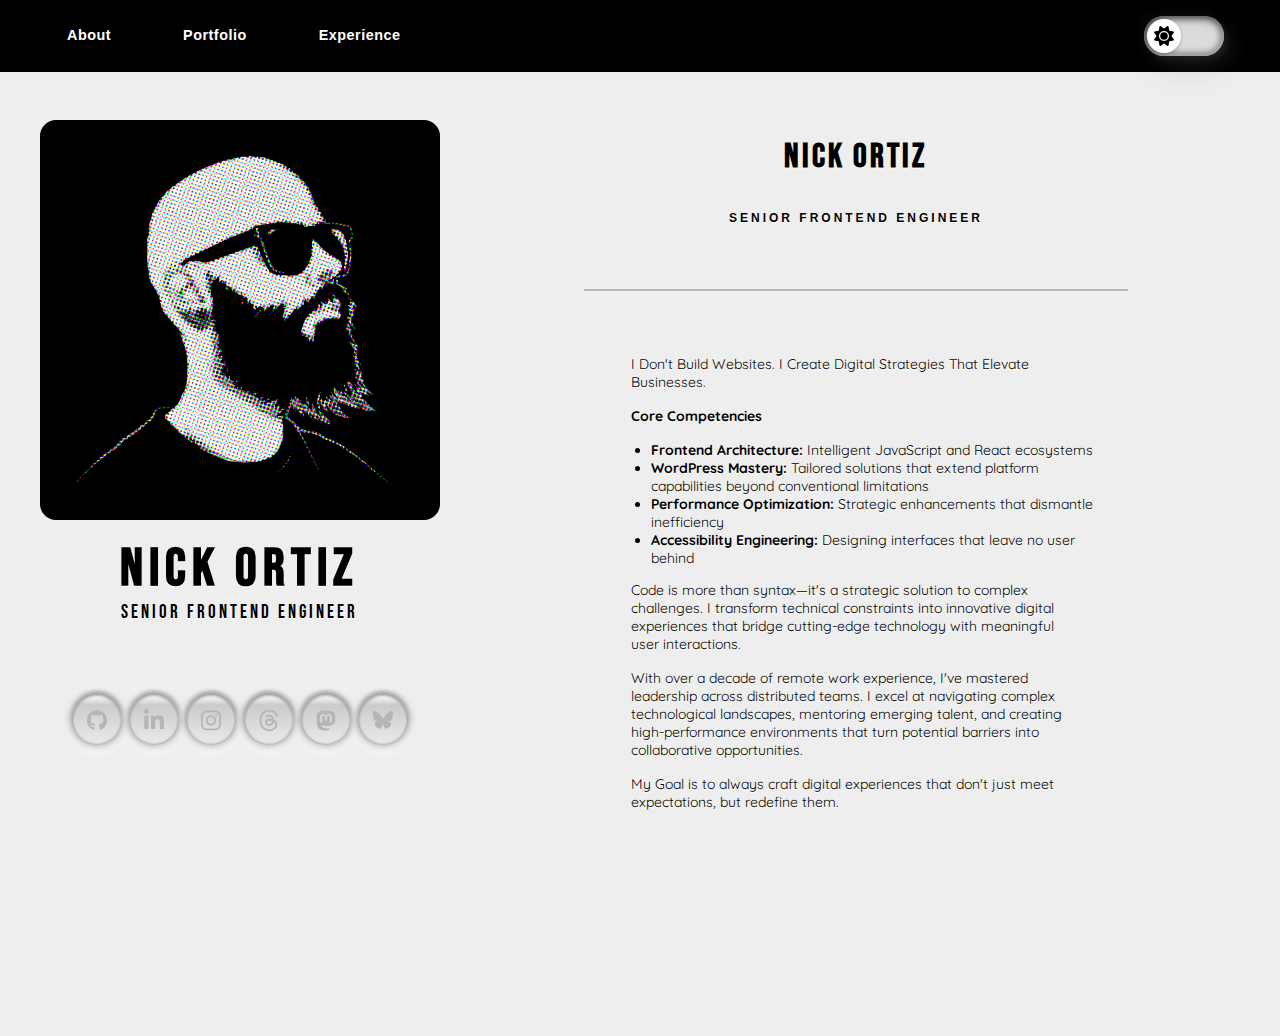
==== index.html @ dc24d5a1 "mobile menu, sidescroll fix, minor adjustments to text" ====
<!doctype html>
<html lang="en">
<head>
	<meta charset="UTF-8">
	<meta name="viewport" content="width=device-width, initial-scale=1.0">
	<meta name="description" content="Nick Ortiz - Senior Frontend Engineer. Explore my biography, professional achievements, and connect with me through social media links.">
	<title>Nick Ortiz - Senior Frontend Engineer</title>
	<link rel="preload"
		  href="https://fonts.googleapis.com/css2?family=Bebas+Neue&amp;family=Quicksand:wght@300..700&amp;display=swap" 
		  as="style" 
		  onload="this.onload=null;this.rel='stylesheet'"
		  >
	<link rel="stylesheet" href="styles/style.css">
</head>
<body>
	<nav class="main-nav">
		<button class="menu-toggle" aria-label="Toggle menu" aria-expanded="false">
			<span class="hamburger-icon"></span>
		</button>
		<div class="main-contain">
			<ul role="list" class="nav-list">
				<li class="nav-item">
					<a href="#about" class="nav-link active">About</a>
				</li>
				<li class="nav-item">
					<a href="#portfolio" class="nav-link">Portfolio</a>
				</li>
				<li class="nav-item">
					<a href="#experience" class="nav-link">Experience</a>
				</li>
			</ul>

			<div class="theme-switch-wrapper">
				<label class="theme-switch" for="checkbox">
					<input type="checkbox" id="checkbox" />
					<div class="slider">
						<div class="slider-handle">
							<svg class="moon" xmlns="http://www.w3.org/2000/svg" viewBox="0 0 384 512">
								<path d="M223.5 32C100 32 0 132.3 0 256S100 480 223.5 480c60.6 0 115.5-24.2 155.8-63.4c5-4.9 6.3-12.5 3.1-18.7s-10.1-9.7-17-8.5c-9.8 1.7-19.8 2.6-30.1 2.6c-96.9 0-175.5-78.8-175.5-176c0-65.8 36-123.1 89.3-153.3c6.1-3.5 9.2-10.5 7.7-17.3s-7.3-11.9-14.3-12.5c-6.3-.5-12.6-.8-19-.8z"/>
							</svg>
							<svg class="sun" xmlns="http://www.w3.org/2000/svg" viewBox="0 0 512 512">
								<path d="M361.5 1.2c5 2.1 8.6 6.6 9.6 11.9L391 121l107.9 19.8c5.3 1 9.8 4.6 11.9 9.6s1.5 10.7-1.6 15.2L446.9 256l62.3 90.3c3.1 4.5 3.7 10.2 1.6 15.2s-6.6 8.6-11.9 9.6L391 391 371.1 498.9c-1 5.3-4.6 9.8-9.6 11.9s-10.7 1.5-15.2-1.6L256 446.9l-90.3 62.3c-4.5 3.1-10.2 3.7-15.2 1.6s-8.6-6.6-9.6-11.9L121 391 13.1 371.1c-5.3-1-9.8-4.6-11.9-9.6s-1.5-10.7 1.6-15.2L65.1 256 2.8 165.7c-3.1-4.5-3.7-10.2-1.6-15.2s6.6-8.6 11.9-9.6L121 121 140.9 13.1c1-5.3 4.6-9.8 9.6-11.9s10.7-1.5 15.2 1.6L256 65.1 346.3 2.8c4.5-3.1 10.2-3.7 15.2-1.6zM160 256a96 96 0 1 1 192 0 96 96 0 1 1 -192 0zm224 0a128 128 0 1 0 -256 0 128 128 0 1 0 256 0z"/>
							</svg>
						</div>
					</div>
				</label>
			</div>
		</div>
	</nav>
	<main class="flex main-contain">
		<section class="column-1 vertical-center-helper">
			<div class="no-card">
				<div class="center">
					<div class="author-frame center">
						<img class="center author_image" src="images/profile/NickOrtiz-halftone.webp" alt="Profile Picture of Nick Ortiz">
					</div>
					<h3 class="author spacing-1">Nick Ortiz</h3>
					<p class="title">Senior Frontend Engineer</p>
				</div>
			</div>
			<div class="card card-expand">
				<ul role="list" class="spacing-1 flex center ls-none cl-gap-0_45">
					<li>
						<a href="https://github.com/nickortiz" target="_blank" rel="noopener noreferrer" class="button-icon">
							<span class="screen-reader-text">Github</span>
							<svg xmlns="http://www.w3.org/2000/svg" viewBox="0 0 496 512">
								<path d="M165.9 397.4c0 2-2.3 3.6-5.2 3.6-3.3.3-5.6-1.3-5.6-3.6 0-2 2.3-3.6 5.2-3.6 3-.3 5.6 1.3 5.6 3.6zm-31.1-4.5c-.7 2 1.3 4.3 4.3 4.9 2.6 1 5.6 0 6.2-2s-1.3-4.3-4.3-5.2c-2.6-.7-5.5.3-6.2 2.3zm44.2-1.7c-2.9.7-4.9 2.6-4.6 4.9.3 2 2.9 3.3 5.9 2.6 2.9-.7 4.9-2.6 4.6-4.6-.3-1.9-3-3.2-5.9-2.9zM244.8 8C106.1 8 0 113.3 0 252c0 110.9 69.8 205.8 169.5 239.2 12.8 2.3 17.3-5.6 17.3-12.1 0-6.2-.3-40.4-.3-61.4 0 0-70 15-84.7-29.8 0 0-11.4-29.1-27.8-36.6 0 0-22.9-15.7 1.6-15.4 0 0 24.9 2 38.6 25.8 21.9 38.6 58.6 27.5 72.9 20.9 2.3-16 8.8-27.1 16-33.7-55.9-6.2-112.3-14.3-112.3-110.5 0-27.5 7.6-41.3 23.6-58.9-2.6-6.5-11.1-33.3 2.6-67.9 20.9-6.5 69 27 69 27 20-5.6 41.5-8.5 62.8-8.5s42.8 2.9 62.8 8.5c0 0 48.1-33.6 69-27 13.7 34.7 5.2 61.4 2.6 67.9 16 17.7 25.8 31.5 25.8 58.9 0 96.5-58.9 104.2-114.8 110.5 9.2 7.9 17 22.9 17 46.4 0 33.7-.3 75.4-.3 83.6 0 6.5 4.6 14.4 17.3 12.1C428.2 457.8 496 362.9 496 252 496 113.3 383.5 8 244.8 8zM97.2 352.9c-1.3 1-1 3.3.7 5.2 1.6 1.6 3.9 2.3 5.2 1 1.3-1 1-3.3-.7-5.2-1.6-1.6-3.9-2.3-5.2-1zm-10.8-8.1c-.7 1.3.3 2.9 2.3 3.9 1.6 1 3.6.7 4.3-.7.7-1.3-.3-2.9-2.3-3.9-2-.6-3.6-.3-4.3.7zm32.4 35.6c-1.6 1.3-1 4.3 1.3 6.2 2.3 2.3 5.2 2.6 6.5 1 1.3-1.3.7-4.3-1.3-6.2-2.2-2.3-5.2-2.6-6.5-1zm-11.4-14.7c-1.6 1-1.6 3.6 0 5.9 1.6 2.3 4.3 3.3 5.6 2.3 1.6-1.3 1.6-3.9 0-6.2-1.4-2.3-4-3.3-5.6-2z"></path>
							</svg>
						</a>
					</li>
					<li>
						<a href="https://www.linkedin.com/in/nickeortiz/" target="_blank" rel="noopener noreferrer" class="button-icon">
							<span class="screen-reader-text">LinkedIn</span>
							<svg xmlns="http://www.w3.org/2000/svg" viewBox="0 0 448 512">
								<path d="M100.3 448H7.4V148.9h92.9zM53.8 108.1C24.1 108.1 0 83.5 0 53.8a53.8 53.8 0 0 1 107.6 0c0 29.7-24.1 54.3-53.8 54.3zM447.9 448h-92.7V302.4c0-34.7-.7-79.2-48.3-79.2-48.3 0-55.7 37.7-55.7 76.7V448h-92.8V148.9h89.1v40.8h1.3c12.4-23.5 42.7-48.3 87.9-48.3 94 0 111.3 61.9 111.3 142.3V448z"></path>
							</svg>
						</a>
					</li>
					<li>
						<a href="https://www.instagram.com/illuminortii/" target="_blank" rel="noopener noreferrer" class="button-icon">
							<span class="screen-reader-text">Instagram</span>
							<svg xmlns="http://www.w3.org/2000/svg" viewBox="0 0 448 512">
								<path d="M224.1 141c-63.6 0-114.9 51.3-114.9 114.9s51.3 114.9 114.9 114.9S339 319.5 339 255.9 287.7 141 224.1 141zm0 189.6c-41.1 0-74.7-33.5-74.7-74.7s33.5-74.7 74.7-74.7 74.7 33.5 74.7 74.7-33.6 74.7-74.7 74.7zm146.4-194.3c0 14.9-12 26.8-26.8 26.8-14.9 0-26.8-12-26.8-26.8s12-26.8 26.8-26.8 26.8 12 26.8 26.8zm76.1 27.2c-1.7-35.9-9.9-67.7-36.2-93.9-26.2-26.2-58-34.4-93.9-36.2-37-2.1-147.9-2.1-184.9 0-35.8 1.7-67.6 9.9-93.9 36.1s-34.4 58-36.2 93.9c-2.1 37-2.1 147.9 0 184.9 1.7 35.9 9.9 67.7 36.2 93.9s58 34.4 93.9 36.2c37 2.1 147.9 2.1 184.9 0 35.9-1.7 67.7-9.9 93.9-36.2 26.2-26.2 34.4-58 36.2-93.9 2.1-37 2.1-147.8 0-184.8zM398.8 388c-7.8 19.6-22.9 34.7-42.6 42.6-29.5 11.7-99.5 9-132.1 9s-102.7 2.6-132.1-9c-19.6-7.8-34.7-22.9-42.6-42.6-11.7-29.5-9-99.5-9-132.1s-2.6-102.7 9-132.1c7.8-19.6 22.9-34.7 42.6-42.6 29.5-11.7 99.5-9 132.1-9s102.7-2.6 132.1 9c19.6 7.8 34.7 22.9 42.6 42.6 11.7 29.5 9 99.5 9 132.1s2.7 102.7-9 132.1z"></path>
							</svg>
						</a>
					</li>
					<li>
						<a href="https://www.threads.net/@illuminortii" target="_blank" rel="noopener noreferrer" class="button-icon">
							<span class="screen-reader-text">Threads</span>
							<svg xmlns="http://www.w3.org/2000/svg" viewBox="0 0 448 512">
								<path d="M331.5 235.7c2.2 .9 4.2 1.9 6.3 2.8c29.2 14.1 50.6 35.2 61.8 61.4c15.7 36.5 17.2 95.8-30.3 143.2c-36.2 36.2-80.3 52.5-142.6 53h-.3c-70.2-.5-124.1-24.1-160.4-70.2c-32.3-41-48.9-98.1-49.5-169.6V256v-.2C17 184.3 33.6 127.2 65.9 86.2C102.2 40.1 156.2 16.5 226.4 16h.3c70.3 .5 124.9 24 162.3 69.9c18.4 22.7 32 50 40.6 81.7l-40.4 10.8c-7.1-25.8-17.8-47.8-32.2-65.4c-29.2-35.8-73-54.2-130.5-54.6c-57 .5-100.1 18.8-128.2 54.4C72.1 146.1 58.5 194.3 58 256c.5 61.7 14.1 109.9 40.3 143.3c28 35.6 71.2 53.9 128.2 54.4c51.4-.4 85.4-12.6 113.7-40.9c32.3-32.2 31.7-71.8 21.4-95.9c-6.1-14.2-17.1-26-31.9-34.9c-3.7 26.9-11.8 48.3-24.7 64.8c-17.1 21.8-41.4 33.6-72.7 35.3c-23.6 1.3-46.3-4.4-63.9-16c-20.8-13.8-33-34.8-34.3-59.3c-2.5-48.3 35.7-83 95.2-86.4c21.1-1.2 40.9-.3 59.2 2.8c-2.4-14.8-7.3-26.6-14.6-35.2c-10-11.7-25.6-17.7-46.2-17.8H227c-16.6 0-39 4.6-53.3 26.3l-34.4-23.6c19.2-29.1 50.3-45.1 87.8-45.1h.8c62.6 .4 99.9 39.5 103.7 107.7l-.2 .2zm-156 68.8c1.3 25.1 28.4 36.8 54.6 35.3c25.6-1.4 54.6-11.4 59.5-73.2c-13.2-2.9-27.8-4.4-43.4-4.4c-4.8 0-9.6 .1-14.4 .4c-42.9 2.4-57.2 23.2-56.2 41.8l-.1 .1z"></path>
							</svg>
						</a>
					</li>
					<li>
						<a href="https://masto.ai/@nort" target="_blank" rel="noopener noreferrer" class="button-icon">
							<span class="screen-reader-text">Mastadon</span>
							<svg xmlns="http://www.w3.org/2000/svg" viewBox="0 0 448 512">
								<path d="M433 179.1c0-97.2-63.7-125.7-63.7-125.7-62.5-28.7-228.6-28.4-290.5 0 0 0-63.7 28.5-63.7 125.7 0 115.7-6.6 259.4 105.6 289.1 40.5 10.7 75.3 13 103.3 11.4 50.8-2.8 79.3-18.1 79.3-18.1l-1.7-36.9s-36.3 11.4-77.1 10.1c-40.4-1.4-83-4.4-89.6-54a102.5 102.5 0 0 1 -.9-13.9c85.6 20.9 158.7 9.1 178.8 6.7 56.1-6.7 105-41.3 111.2-72.9 9.8-49.8 9-121.5 9-121.5zm-75.1 125.2h-46.6v-114.2c0-49.7-64-51.6-64 6.9v62.5h-46.3V197c0-58.5-64-56.6-64-6.9v114.2H90.2c0-122.1-5.2-147.9 18.4-175 25.9-28.9 79.8-30.8 103.8 6.1l11.6 19.5 11.6-19.5c24.1-37.1 78.1-34.8 103.8-6.1 23.7 27.3 18.4 53 18.4 175z"></path>
							</svg>
						</a>
					</li>
					<li>
						<a href="https://bsky.app/profile/nickortiz.com" target="_blank" rel="noopener noreferrer" class="button-icon">
							<span class="screen-reader-text">Bluesky</span>
							<svg xmlns="http://www.w3.org/2000/svg" viewBox="0 0 576 512">
								<path d="M407.8 294.7c-3.3-.4-6.7-.8-10-1.3c3.4 .4 6.7 .9 10 1.3zM288 227.1C261.9 176.4 190.9 81.9 124.9 35.3C61.6-9.4 37.5-1.7 21.6 5.5C3.3 13.8 0 41.9 0 58.4S9.1 194 15 213.9c19.5 65.7 89.1 87.9 153.2 80.7c3.3-.5 6.6-.9 10-1.4c-3.3 .5-6.6 1-10 1.4C74.3 308.6-9.1 342.8 100.3 464.5C220.6 589.1 265.1 437.8 288 361.1c22.9 76.7 49.2 222.5 185.6 103.4c102.4-103.4 28.1-156-65.8-169.9c-3.3-.4-6.7-.8-10-1.3c3.4 .4 6.7 .9 10 1.3c64.1 7.1 133.6-15.1 153.2-80.7C566.9 194 576 75 576 58.4s-3.3-44.7-21.6-52.9c-15.8-7.1-40-14.9-103.2 29.8C385.1 81.9 314.1 176.4 288 227.1z"/>
							</svg>
						</a>
					</li>
				</ul>
			</div>
		</section>
		<section class="column-2">

			<section id="about" class="card card-about card-active" aria-hidden="false">
				<h3 class="spacing-1">Nick Ortiz</h3>
				<h4>Senior Frontend Engineer</h4>
				
				<hr />
				<p class="professional-description left-align">
					I Don't Build Websites. I Create Digital Strategies That Elevate Businesses.
				</p>
				<p class="professional-description left-align">
					<strong>Core Competencies</strong>
				</p>
				<p class="professional-description left-align">
					<ul class="professional-description left-align">
						<li>
							<strong>Frontend Architecture:</strong> Intelligent JavaScript and React ecosystems
						</li>
						<li>
							<strong>WordPress Mastery:</strong> Tailored solutions that extend platform capabilities beyond conventional limitations
						</li>
						<li>
							<strong>Performance Optimization:</strong> Strategic enhancements that dismantle inefficiency
						</li>
						<li>
							<strong>Accessibility Engineering:</strong> Designing interfaces that leave no user behind
						</li>
					</ul>
				</p>
				<p class="professional-description left-align">
					Code is more than syntax—it's a strategic solution to complex challenges. I transform technical constraints into innovative digital experiences that bridge cutting-edge technology with meaningful user interactions.
				</p>
				<p class="professional-description left-align">
					With over a decade of remote work experience, I've mastered leadership across distributed teams. I excel at navigating complex technological landscapes, mentoring emerging talent, and creating high-performance environments that turn potential barriers into collaborative opportunities.
				</p>
				<p class="professional-description left-align">
					My Goal is to always craft digital experiences that don't just meet expectations, but redefine them.
				</p>
			</section>

			<section id="experience" class="card-experience" aria-hidden="true">
				<div class="card">
					<h3 class="spacing-1">Professional Experience</h3>
					<hr />
					<p class="spacing-year">2022 - Present</p>
					<div class="spacing-1">
						<h4 class="spacing-1">Senior Frontend Engineer</h4>
						<p class="spacing-1">10up</p>
						<p class="professional-description">
							Leading technical strategy for complex web projects, mentoring developers, and driving innovation in frontend development methodologies. Architecting scalable solutions that bridge creative vision with technical excellence.
						</p>
						<ul class="tech-stack">
							<li>WCAG 2.1</li>
							<li>Typescript</li>
							<li>React</li>
							<li>Headless CMS</li>
							<li>Storybook</li>
						</ul>
					</div>
					<hr />
					<p class="spacing-year">2018 - 2022</p>
					<div class="spacing-1">
						<h4 class="spacing-1">Frontend Engineer</h4>
						<p class="spacing-1">10up</p>
						<p class="professional-description">
							Developed responsive, high-performance websites for enterprise clients. Specialized in creating pixel-perfect designs, optimizing user experiences, and implementing robust accessibility standards.
						</p>
						<ul class="tech-stack">
							<li>Vue.js</li>
							<li>WordPress</li>
							<li>Javascript ES6+</li>
							<li>Performance Optimization</li>
						</ul>
					</div>
					<hr />
					<p class="spacing-year">2013 - 2018</p>
					<div class="spacing-1">
						<h4 class="spacing-1">Full-Stack WordPress Developer</h4>
						<p class="spacing-1">Cornershop Creative</p>
						<p class="professional-description">
							Crafted custom WordPress solutions including advanced multi-user platforms, complex API integrations, and scalable content management systems. Managed full-cycle web development from concept to deployment.
						</p>
						<ul class="tech-stack">
							<li>PHP</li>
							<li>WordPress</li>
							<li>Advanced Custom Fields</li>
							<li>WooCommerce</li>
							<li>Custom Themes and Plugins</li>
						</ul>
					</div>
					<hr />
					<p class="spacing-year">2011- 2012</p>
					<div class="spacing-1">
						<h4 class="spacing-1">WordPress Developer &amp; Web Designer</h4>
						<p class="spacing-1">RYNO Technologies</p>
						<p class="professional-description">
							Designed custom WordPress themes with advanced content architecture, focusing on flexible and functional web solutions tailored to specific client needs.
						</p>
						<ul class="tech-stack">
							<li>HTML5</li>
							<li>CSS3</li>
							<li>jQuery</li>
							<li>WordPress</li>
						</ul>
					</div>
					<hr />
					<p class="spacing-year">2009- 2011</p>
					<div class="spacing-1">
						<h4 class="spacing-1">Instructional Technician</h4>
						<p class="spacing-1">CNM Central New Mexico Community College</p>
						<p class="professional-description">
							Provided comprehensive technical support across programming and networking labs, demonstrating expertise in multiple programming languages and educational technology.
						</p>
						<ul class="tech-stack">
							<li>Troubleshooting</li>
							<li>Lab Management</li>
							<li>IT Infrastructure</li>
							<li>C++</li>
							<li>Python</li>
							<li>Java</li>
							<li>Networking Fundamentals</li>
						</ul>
					</div>
				</div>
				<div class="card">
					<hr />
					<h3 class="spacing-1">Education</h3>
					<div class="spacing-1">
						<h4 class="spacing-1">CNM Central New Mexico Community College</h4>
						<p class="spacing-1">Computer Information Systems, Web Technology (Digital Media)</p>
						<p class="spacing-1">2006 - 2009</p>
					</div>
					<hr />
				</div>
			</section>
			
			<section id="portfolio" class="card-portfolio" aria-hidden="true">
				<div class="card">
					<h3 class="spacing-1">Trusted by Leading Brands<br/> to Elevate Their Digital Vision</h3>
					<hr />
					<!-- Group 1 -->
					<div class="portfolio-grid">
						<div class="portfolio-card">
							<div class="portfolio-image">
								<img src="images/projects/salesforce-logo.webp" alt="Salesforce Logo">
							</div>
						</div>
			
						<div class="portfolio-card">
							<div class="portfolio-image">
								<img src="images/projects/microsoft-logo.webp" alt="Microsoft Logo">
							</div>
						</div>
			
						<div class="portfolio-card">
							<div class="portfolio-image">
								<img src="images/projects/creditkarma-logo.webp" alt="Credit Karma Logo">
							</div>
						</div>
					</div>

					<!-- Group 2 -->
					<div class="portfolio-grid portfolio-grid-4">
						<div class="portfolio-card">
							<div class="portfolio-image">
								<img src="images/projects/meta-logo.webp" alt="Meta Logo">
							</div>
						</div>
						<div class="portfolio-card">
							<div class="portfolio-image">
								<img src="images/projects/samsung-logo.webp" alt="Samsung Logo">
							</div>
						</div>
						<div class="portfolio-card">
							<div class="portfolio-image">
								<img src="images/projects/starbucks-logo.webp" alt="Starbucks Logo">
							</div>
						</div>
						<div class="portfolio-card">
							<div class="portfolio-image">
								<img src="images/projects/phillips66-logo.webp" alt="Phillips 66 Logo">
							</div>
						</div>
					</div>

					<!-- Group 3 -->
					<div class="portfolio-grid portfolio-grid-4">
						<div class="portfolio-card">
							<div class="portfolio-image">
								<img src="images/projects/hilton-logo.webp" alt="Hilton Logo">
							</div>
						</div>
						<div class="portfolio-card">
							<div class="portfolio-image">
								<img src="images/projects/cleveland-clinic-logo.webp" alt="Cleveland Clinic Logo">
							</div>
						</div>
						<div class="portfolio-card">
							<div class="portfolio-image">
								<img src="images/projects/TripAdvisor-logo.webp" alt="TripAdvisor Logo">
							</div>
						</div>
						<div class="portfolio-card">
							<div class="portfolio-image">
								<img src="images/projects/boston-logo.webp" alt="Boston.com Logo">
							</div>
						</div>
					</div>

					<p class="left-align">
						<strong>Other Projects include</strong><br/> 
					</p>
					<ul class="tech-stack left-align">
						<li>Our bodies, Ourselves</li>
						<li>Sunset Magazine</li>
						<li>Stadium</li>
						<li>My Jewish Learning</li>
						<li>Boston University</li>
						<li>Wild Symphony</li>
						<li>STAT</li>
						<li>Cliffs Amusement Park</li>
						<li>Hinkle Family Fun Center</li>
					</ul>
				</div>
			</section>
		</section>
	</main>
	<script src="scripts/script.js"></script>
</body>
</html>
---- styles/style.css ----
:root {
	--f-big: 'Bebas Neue', sans-serif;
	--f-soft: "Source Sans Pro", sans-serif;
	--f-secondary: "Quicksand", sans-serif;

	--bg-color: #eee;
	--text-color: #000;
	--text-shadow: 0 1px #fff;
	--shadow-color: rgba(0, 0, 0, 0.1);
	--toggle-bg: #e0e0e0;
	--toggle-handle: #ffffff;
	--accent-color: rgb(80, 135, 206);

	--card-bg: #dadada;
	--card-border-top: 1px solid #f1eeee;
	--card-border-left: 1px solid #ebebeb;
	--card-shadow: none;

	--separator-color: #b7b7b7;
	--separator: 1px solid var(--separator-color);
	--separator-border: 1px solid #f5f0f0;

	--author-box-shadow: 4px 4px 6px rgb(90 83 83 / 21%), 5px 10px 35px rgb(0 0 0 / 10%), 8px 10px 25px rgb(235 228 228 / 10%), inset -1px -1px 9px rgba(0, 0, 0, .2), inset -1px -1px 3px rgb(255 255 255 / 60%), inset 1px 1px 8px rgb(44 44 44), inset 4px 4px 24px rgb(120 111 133 / 23%), -5px -5px 15px rgb(35 25 25 / 38%);
	--author-background: #000;

	--button-bg: linear-gradient(to top, #ebebeb 0%, #cbcbcb 80%, #ffffff 100%);
	--button-pressed:  0 0px 4px 1px #909aae, 0 11px 6px #f2f2f2, 0 1px 1px #ffffff, 0 0px 0px #ffffff, inset 0 0 6px 5px #c8c8c8;
	--button-shadow: 0 -1px 7px 2px #aca8a8, 0 5px 13px #ffffff, 0 -3px 4px #868686, 0 -7px 9px #ffffff, inset 0 0 3px 0 #6b6b6b;
}

[data-theme="dark"] {
	--bg-color: #1f1f22;
	--text-color: #ffffff;
	--text-shadow: 0 1px #000000;
	--shadow-color: rgba(75, 49, 49, 0.1);
	--toggle-bg: #444444;
	--toggle-handle: #666666;

	--card-bg: linear-gradient(145deg, #666666, #414142);
	--card-border-top: 1px solid #686b79;
	--card-border-left: 1px solid #6a6c76;
	--card-shadow: -5px -5px 15px #23242a, 5px 5px 15px #0b0c11;

	--separator-color: #2f3035;
	--separator: 1px solid var(--separator-color);
	--separator-border: 1px solid #020202;

	--author-box-shadow: 4px 4px 6px rgb(90 83 83 / 21%), 5px 10px 35px rgb(0 0 0 / 10%), 8px 10px 25px rgb(235 228 228 / 10%), inset -1px -1px 9px rgba(0,0,0,.2), inset -1px -1px 3px rgb(255 255 255 / 60%), inset 1px 1px 8px rgb(10 8 8), inset 4px 4px 24px rgb(120 111 133 / 23%), -5px -5px 15px rgb(35 25 25 / 38%);
	--author-background: transparent;

	--button-bg: linear-gradient(to top, #3a3a3a 0%, #393c44 80%, #434650 100%);
	--button-pressed: 0 4px 3px 1px #26282d, 0 6px 3px #303237, 0 1px 4px #36373a, 0 -6px 1px #10100f, inset 0 0 0px 2px #34353b;
	--button-shadow: 0 0px 0px 1px #393b42, 0 5px 4px #262626, 0 -4px 4px #373737, 0 -6px 4px #000000, inset 0 0 3px 0 #232020;
}

body {
	background: var(--bg-color);
	background-attachment: fixed;
	font-family: var(--f-soft);
	height: 100vh;
	margin: 0;
	padding: 0;
	width: 100%;
}

.main-contain {
	max-width: 1200px;
	margin: 0 auto;
	padding-bottom: 4rem;
	width: 100%;
}

@media (max-width: 768px) {
	.main-contain.flex {
		flex-direction: column;
		margin-top: 2rem;
	}
}

.column-2 {
	display: flex;
	flex-direction: column;
	gap: 1.25rem;
	margin: 0 auto;
	max-width: calc(95% - 1.5rem);
	width: 100%;
}

/* Author Styles */
.author { 
	color: var(--text-color);
	font-family: var(--f-big);
	font-size: 54px;
	letter-spacing: 6px;
	margin: 0;
	padding: 0;
	text-shadow: var(--text-shadow);
	text-transform: uppercase;
}

.author_image {
	background: var(--author-background);
	border-radius: 1rem;
	height: auto;
	width: 100%;
}

.author-frame {
	align-items: center;
	background-color: transparent;
	border: none;
	display: flex;
	height: auto;
}

/* Card Styles */
.card a {
	color: var(--text-color);
	text-decoration: none;
}

p.title,
p.title.catcher,
.card h2,
.card h3:not(.author) { 
	color: var(--text-color);
	font-family: var(--f-big);
	font-size: 19px;
	letter-spacing: 3px;
	margin-top: 0;
	text-shadow: var(--text-shadow);
}

.column-2 .card {
	max-width: 100%;
	text-align: center;
}

.column-2 .card h3:not(.author),
.p.title.catcher {
	font-size: 34px;
}

.card h4 {
	color: var(--text-color);
	font-family: var(--f-soft);
	font-size: 12px;
	letter-spacing: 3px;
	margin-top: 0;
	text-shadow: var(--text-shadow);
	text-transform: uppercase;
}

.card hr {
	border: var(--separator);
	margin: 4rem 5rem;
	outline: var(--separator-border);
}

p.spacing-year {
	background: var(--separator-color);
	margin: -4.75rem auto 2.5rem;
	outline: 1px solid #595959;
	padding: .25rem;
	position: relative;
	width: 125px;
	z-index: 2;
}

.professional-description {
	color: var(--text-color);
	margin: 0 auto;
	max-width: 450px;
}

.card p,
.card ul {
	color: var(--text-color);
	font-family: var(--f-secondary);
	font-size: 14px;
	text-shadow: var(--text-shadow);
}

.card {
	box-sizing: border-box;
	border-radius: 3px;
	color: #3c3c3c;
	max-width: 100%;
	padding: 1rem 2rem;
	transition: max-width 0.3s ease-in-out;
	width: 100%;
}

@media (min-width: 768px) {

	.card {
		max-width: 400px;
	}

	.card-expand:hover{
		max-width: 425px;
	}

	.card:first-child,
	.no-card:first-child {
		margin-top: 3rem;
	}
}

/* Utility Classes */
.center {
	justify-content: center;
	margin-left: auto;
	margin-right: auto;
	text-align: center;
}

.left-align {
	text-align: left;
}

p.left-align {
	margin-bottom: 1rem;
}

.flex {
	display: flex;
	flex-direction: row;
	gap: 2rem;
	justify-content: space-evenly;
}

[aria-hidden='true'] {
	display: none;
}

/* Column Gap Utility Class */
/* used for: */
/* - Social Icons */
.cl-gap-0_45 {
	-moz-column-gap: 0.45rem;
	column-gap: 0.45rem;
}

/* Spacing Utility */
/* used for: */
/* - Author Bio Title */
.spacing-1 {
	margin-top: 1rem;
}

/* Screen Reader Text */
.screen-reader-text {
	border-width: 0;
	clip: rect(0, 0, 0, 0);
	height: 1px;
	margin: -1px;
	padding: 0;
	position: absolute;
	overflow: hidden;
	width: 1px;
	white-space: nowrap;
}

/* Remove List Styles */
.ls-none {
	list-style: none;
	padding: 0;
}

/* Vertical Center Helper */
.vertical-center-helper {
	display: flex;
	flex-direction: column;
	gap: 1.25rem;
	margin: 0 auto;
	max-width: calc(95% - 1.5rem);
	min-height: 100vh;
	width: auto;
}

@media (max-width: 768px) {

	.vertical-center-helper {
		min-height: 100%;
		width: 100%;
	}
}

/* Buttons & Icons */
.button-icon {
	-webkit-appearance: none;
	-webkit-user-select: none;
		-moz-user-select: none;
		-ms-user-select: none;
			user-select: none;
	
	align-items: center;
	background-image: var(--button-bg);
	box-shadow: var(--button-shadow);
	border-radius: 12px;
	cursor: pointer;
	display: flex;
	font-family: var(--f-soft);
	font-size: 14px;
	font-weight: 600;
	height: 40px;
	justify-content: center;
	outline: none;
	transition: all 0.2s ease;
	width: 40px;
}

@media (min-width: 768px) {

	.button-icon {
		border-radius: 50%;
		height: 50px;
		width: 50px;
	}
}

.button-icon svg {
	fill: #b5b5b5;
	width: 20px;
}

.button-icon:hover svg {
	fill: #707070;
}

.button-icon:hover {
	box-shadow: var(--button-pressed);
}

/* Theme Switch for lightmode/darkmode */
.theme-switch-wrapper {
	align-items: center;
	display: flex;
	justify-content: center;
	padding: 1rem;
}

.theme-switch {
	display: inline-block;
	height: 40px;
	position: relative;
	width: 80px;
}

.theme-switch input {
	height: 0;
	opacity: 0;
	width: 0;
}

.slider {
	background-color: var(--toggle-bg);
	border-radius: 20px;
	bottom: 0;
	box-shadow: 4px 4px 6px rgb(90 83 83 / 21%), 5px 10px 35px rgb(0 0 0 / 10%), 8px 10px 25px rgb(235 228 228 / 10%), inset -1px -1px 9px rgba(0,0,0,.2), inset -1px -1px 3px rgb(255 255 255 / 60%), inset 1px 1px 8px rgb(10 8 8), inset 4px 4px 24px rgb(120 111 133 / 23%), -5px -5px 15px rgb(35 25 25 / 38%);
	cursor: pointer;
	position: absolute;	
	left: 0;
	right: 0;
	top: 0;
	transition: .4s;
}

.slider-handle {
	background-color: var(--toggle-handle);
	border-radius: 50%;
	bottom: 3px;
	box-shadow: 0 2px 4px rgba(0, 0, 0, 0.2);
	content: "";
	height: 34px;
	left: 3px;
	position: absolute;
	transition: .4s;
	width: 34px;
}

input:checked + .slider .slider-handle {
	transform: translateX(40px);
}

.sun, .moon {
	fill: #000;
	height: 20px;
	left: 7px;
	position: absolute;
	top: 7px;
	width: 20px;
}

.moon {
	fill: #ffffff;
	opacity: 0;
}

input:checked + .slider .moon {
	opacity: 1;
}

input:checked + .slider .sun {
	opacity: 0;
}

/* Status Bubble */
.author-frame {
	position: relative;
}

.status-bubble {
	background: linear-gradient(145deg, #ffffff, #e6e6e6);
	bottom: 0;
	border-radius: 20px;
	padding: 6px 14px 6px 26px;
	position: absolute;
	font-size: 0.8rem;

	/* Layered shadows for depth */
	align-items: center;
	backdrop-filter: blur(4px);
	border: 1px solid rgba(255, 255, 255, 0.7);
	box-shadow: 
		inset 0 2px 2px rgba(255, 255, 255, 0.9),
		inset 0 -2px 2px rgba(0, 0, 0, 0.1),
		2px 2px 4px rgba(0, 0, 0, 0.15),
		-1px -1px 3px rgba(255, 255, 255, 0.8);
	display: flex;
	gap: 4px;
}

.status-dot {
	height: 8px;
	left: 10px;
	position: absolute;
	width: 8px;

	/* Metallic green gradient */
	animation: pulse 2s infinite;
	background: linear-gradient(145deg, #2fd06b, #1fb355);
	border-radius: 50%;
	/* Inner shadow and glow */
	box-shadow: 
		inset 0 1px 1px rgba(255, 255, 255, 0.6),
		inset 0 -1px 1px rgba(0, 0, 0, 0.3),
		0 0 0 1px rgba(34, 197, 94, 0.3);
}

.status-text {
	color: #444;
	font-weight: 600;
	letter-spacing: 0.02em;
	text-shadow: 0 1px 0 rgba(255, 255, 255, 0.8);
}

.status-text a {
	color: var(--text-color);
}

/* Dark theme */
[data-theme="dark"] .status-bubble {
	background: linear-gradient(145deg, #2a2a2a, #222222);
	border: 1px solid rgba(255, 255, 255, 0.1);
	box-shadow: 
		inset 0 2px 2px rgba(255, 255, 255, 0.05),
		inset 0 -2px 2px rgba(0, 0, 0, 0.3),
		2px 2px 4px rgba(0, 0, 0, 0.4),
		-1px -1px 3px rgba(255, 255, 255, 0.05);
}

[data-theme="dark"] .status-text {
	color: #e0e0e0;
	text-shadow: 0 1px 0 rgba(0, 0, 0, 0.8);
}

/* Navigation */
.main-nav {
	background-color: #000;
	display: flex;
	position: sticky;
	top: 0;
	z-index: 1;
}

.main-nav .main-contain {
	align-items: center;
	display: flex;
	justify-content: space-between;
	padding-bottom: 0;
}

.nav-list {
	display: flex;
	gap: 1.5rem;
	justify-content: center;
	list-style: none;
	margin: 0;
	padding: .75rem 0;
}

.nav-link {
	background: transparent;
	border-radius: 25px;
	color: #fff;
	font-size: 0.9rem;
	font-weight: 600;
	letter-spacing: 0.5px;
	padding: 0.8rem 1.5rem;
	position: relative;
	text-decoration: none;
	transition: all 0.3s ease;
}

.nav-link:hover {
	color: var(--accent-color);
	transform: translateY(-1px);
}

.nav-link {
	content: "";
	bottom: 1px;
	box-shadow: 0 2px 4px rgba(0, 0, 0, 0.2);
	left: 3px;
	padding: 0.25rem 1.5rem;
	transition: .4s;
}

.nav-link:hover {
	color: var(--accent-color);
}

section:not(.column-1):not(.column-2) {
	display: none;
	opacity: 0;
	transition: opacity 0.4s ease-in;
}

section.active {
	display: block;
	opacity: 1;
}

/* Portfolio */
.portfolio-grid {
	display: grid;
	gap: 2rem;
	grid-template-columns: repeat(auto-fit, minmax(180px, 1fr));
	padding: 1rem;
}

.portfolio-grid-4 {
	gap: 20px;
	grid-template-columns: repeat(4, 1fr);
}

@media (max-width: 768px) {
	.portfolio-grid-4 {
		grid-template-columns: repeat(2, 1fr);
	}
}

@media (max-width: 480px) {
	.portfolio-grid-4 {
		grid-template-columns: 1fr;
	}
}

.portfolio-card {
	background: #1f1f22;
	border-radius: 15px;
	box-shadow: 
		8px 8px 16px rgba(0, 0, 0, 0.1),
		-8px -8px 16px rgba(255, 255, 255, 0.8);
	overflow: hidden;
	transition: all 0.3s ease;
}

.portfolio-card:hover {
	box-shadow: 
		12px 12px 20px rgba(0, 0, 0, 0.15),
		-12px -12px 20px rgba(255, 255, 255, 0.9);
	transform: translateY(-5px);
}

.portfolio-image {
	border-bottom: 1px solid rgba(0, 0, 0, 0.1);
	height: auto;
	margin: auto;
	overflow: visible;
	padding: 2rem 0;
	width: 80%;
}

.portfolio-image img {
	height: 100%;
	object-fit: cover;
	transition: transform 0.3s ease;
	width: 100%;
}

.portfolio-card:hover .portfolio-image img {
	transform: scale(1.05);
}

.portfolio-content {
	height: 0;
	padding: 0;
}

.portfolio-content h4 {
	color: var(--text-color);
	font-size: 1.2rem;
	margin: 0 0 0.5rem 0;
}

.portfolio-content p {
	color: var(--text-color-secondary);
	font-size: 0.9rem;
	line-height: 1.4;
	margin: 0;
}

[data-theme="dark"] .portfolio-card {
	background: transparent;
	box-shadow: 
		8px 8px 16px rgba(0, 0, 0, 0.3),
		-8px -8px 16px rgba(255, 255, 255, 0.03);
}

[data-theme="dark"] .portfolio-card:hover {
	box-shadow: 
		12px 12px 20px rgba(0, 0, 0, 0.4),
		-12px -12px 20px rgba(255, 255, 255, 0.05);
}

@media (max-width: 768px) {
	.portfolio-grid {
		grid-template-columns: 1fr;
	}
}

/* used for status light */
@keyframes pulse {
	0% {
		box-shadow: 
			inset 0 1px 1px rgba(36, 33, 33, 0.6),
			inset 0 -1px 1px rgba(0, 0, 0, 0.3),
			0 0 0 0 rgba(34, 197, 94, 0.7);
	}
	70% {
		box-shadow: 
			inset 0 1px 1px rgba(255, 255, 255, 0.6),
			inset 0 -1px 1px rgba(0, 0, 0, 0.3),
			0 0 0 10px #22c55e00;
	}
	100% {
		box-shadow: 
			inset 0 1px 1px rgba(255, 255, 255, 0.6),
			inset 0 -1px 1px rgba(0, 0, 0, 0.3),
			0 0 0 0 rgba(34, 197, 94, 0);
	}
}

.tech-stack {
	list-style: none;
	padding: 0;
	display: flex;
	flex-wrap: wrap;
	gap: 1rem 0.5rem;
	justify-content: center;
}

.tech-stack.left-align {
	justify-content: flex-start;
}

.tech-stack li {
	background-color: #2f3035;
	border-radius: 12px;
	padding: 0.5rem 1rem;
	font-size: 0.75rem;
	color: #fff;
	display: inline-block;
	outline: 1px solid #595959;
}

.tech-stack li:not(:last-child) {
	margin-right: 0.5rem;
}

.tech-stack li:hover {
	background-color: #000;
}

/* Mobile Navigation Styles */
@media (max-width: 768px) {
	.main-nav .main-contain {
		position: relative;
	}

	.menu-toggle {
		display: block;
		background: none;
		border: none;
		padding: 1rem;
		cursor: pointer;
		position: fixed;
		right: 1rem;
		top: 1rem;
		z-index: 100;
	}

	.hamburger-icon {
		display: block;
		width: 24px;
		height: 2px;
		background: #fff;
		position: relative;
		transition: 0.5s;
	}

	.hamburger-icon::before,
	.hamburger-icon::after {
		content: '';
		position: absolute;
		width: 100%;
		height: 2px;
		background: #fff;
		transition: 0.5s;
		left: 0;
	}

	.hamburger-icon::before { top: -6px; }
	.hamburger-icon::after { top: 6px; }

	.menu-toggle[aria-expanded="true"] .hamburger-icon {
		background: transparent;
	}

	.menu-toggle[aria-expanded="true"] .hamburger-icon::before {
		transform: rotate(45deg);
		top: 0;
	}

	.menu-toggle[aria-expanded="true"] .hamburger-icon::after {
		transform: rotate(-45deg);
		top: 0;
	}

	.nav-list {
		position: fixed;
		top: -100%;
		left: 0;
		width: 100%;
		background: #000;
		flex-direction: column;
		align-items: center;
		padding: 1rem 0;
		transition: top 0.3s ease;
		box-shadow: 0 2px 10px rgba(0, 0, 0, 0.1);
		z-index: 99;
	}

	.nav-list.active {
		top: 4rem;
	}

	.nav-item {
		margin: 1rem 0;
	}
}

/* Desktop Navigation Styles */
@media (min-width: 769px) {
	.menu-toggle {
		display: none;
	}
}
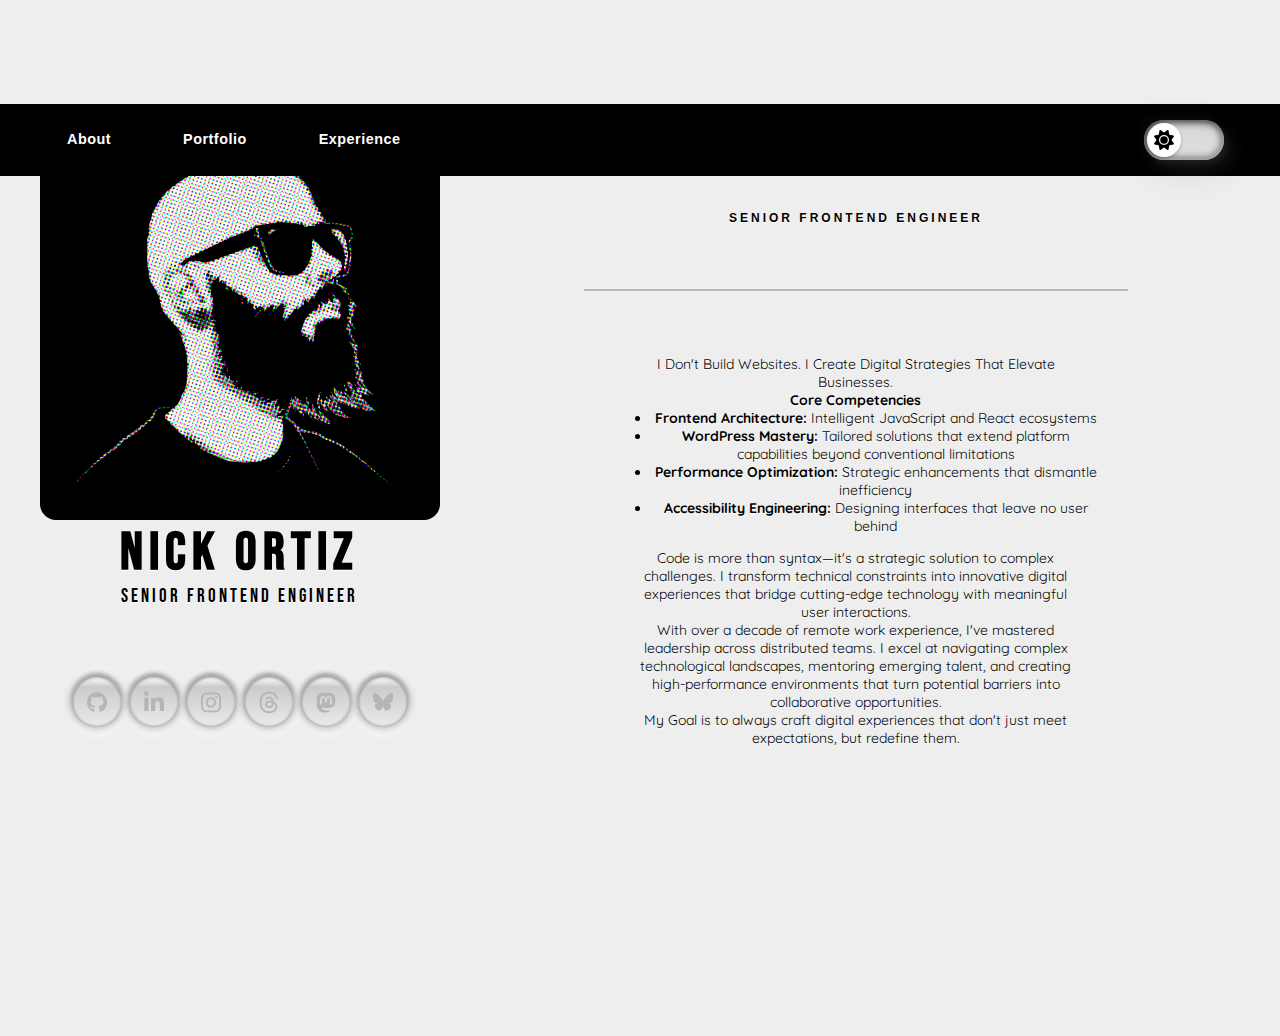
==== commit eb126183: "Refactor code to improve maintainability and remove unused styles" ====
--- a/index.html
+++ b/index.html
@@ -54,12 +54,12 @@
 					<div class="author-frame center">
 						<img class="center author_image" src="images/profile/NickOrtiz-halftone.webp" alt="Profile Picture of Nick Ortiz">
 					</div>
-					<h3 class="author spacing-1">Nick Ortiz</h3>
+					<h3 class="author">Nick Ortiz</h3>
 					<p class="title">Senior Frontend Engineer</p>
 				</div>
 			</div>
 			<div class="card card-expand">
-				<ul role="list" class="spacing-1 flex center ls-none cl-gap-0_45">
+				<ul role="list" class="flex center ls-none cl-gap-0_45">
 					<li>
 						<a href="https://github.com/nickortiz" target="_blank" rel="noopener noreferrer" class="button-icon">
 							<span class="screen-reader-text">Github</span>
@@ -114,18 +114,18 @@
 		<section class="column-2">
 
 			<section id="about" class="card card-about card-active" aria-hidden="false">
-				<h3 class="spacing-1">Nick Ortiz</h3>
+				<h3>Nick Ortiz</h3>
 				<h4>Senior Frontend Engineer</h4>
 				
 				<hr />
-				<p class="professional-description left-align">
+				<p class="professional-description">
 					I Don't Build Websites. I Create Digital Strategies That Elevate Businesses.
 				</p>
-				<p class="professional-description left-align">
+				<p class="professional-description">
 					<strong>Core Competencies</strong>
 				</p>
-				<p class="professional-description left-align">
-					<ul class="professional-description left-align">
+				<p class="professional-description">
+					<ul class="professional-description">
 						<li>
 							<strong>Frontend Architecture:</strong> Intelligent JavaScript and React ecosystems
 						</li>
@@ -140,25 +140,25 @@
 						</li>
 					</ul>
 				</p>
-				<p class="professional-description left-align">
+				<p class="professional-description">
 					Code is more than syntax—it's a strategic solution to complex challenges. I transform technical constraints into innovative digital experiences that bridge cutting-edge technology with meaningful user interactions.
 				</p>
-				<p class="professional-description left-align">
+				<p class="professional-description">
 					With over a decade of remote work experience, I've mastered leadership across distributed teams. I excel at navigating complex technological landscapes, mentoring emerging talent, and creating high-performance environments that turn potential barriers into collaborative opportunities.
 				</p>
-				<p class="professional-description left-align">
+				<p class="professional-description">
 					My Goal is to always craft digital experiences that don't just meet expectations, but redefine them.
 				</p>
 			</section>
 
 			<section id="experience" class="card-experience" aria-hidden="true">
 				<div class="card">
-					<h3 class="spacing-1">Professional Experience</h3>
+					<h3>Professional Experience</h3>
 					<hr />
 					<p class="spacing-year">2022 - Present</p>
-					<div class="spacing-1">
-						<h4 class="spacing-1">Senior Frontend Engineer</h4>
-						<p class="spacing-1">10up</p>
+					<div>
+						<h4>Senior Frontend Engineer</h4>
+						<p>10up</p>
 						<p class="professional-description">
 							Leading technical strategy for complex web projects, mentoring developers, and driving innovation in frontend development methodologies. Architecting scalable solutions that bridge creative vision with technical excellence.
 						</p>
@@ -172,9 +172,9 @@
 					</div>
 					<hr />
 					<p class="spacing-year">2018 - 2022</p>
-					<div class="spacing-1">
-						<h4 class="spacing-1">Frontend Engineer</h4>
-						<p class="spacing-1">10up</p>
+					<div>
+						<h4>Frontend Engineer</h4>
+						<p>10up</p>
 						<p class="professional-description">
 							Developed responsive, high-performance websites for enterprise clients. Specialized in creating pixel-perfect designs, optimizing user experiences, and implementing robust accessibility standards.
 						</p>
@@ -187,9 +187,9 @@
 					</div>
 					<hr />
 					<p class="spacing-year">2013 - 2018</p>
-					<div class="spacing-1">
-						<h4 class="spacing-1">Full-Stack WordPress Developer</h4>
-						<p class="spacing-1">Cornershop Creative</p>
+					<div>
+						<h4>Full-Stack WordPress Developer</h4>
+						<p>Cornershop Creative</p>
 						<p class="professional-description">
 							Crafted custom WordPress solutions including advanced multi-user platforms, complex API integrations, and scalable content management systems. Managed full-cycle web development from concept to deployment.
 						</p>
@@ -203,9 +203,9 @@
 					</div>
 					<hr />
 					<p class="spacing-year">2011- 2012</p>
-					<div class="spacing-1">
-						<h4 class="spacing-1">WordPress Developer &amp; Web Designer</h4>
-						<p class="spacing-1">RYNO Technologies</p>
+					<div>
+						<h4>WordPress Developer &amp; Web Designer</h4>
+						<p>RYNO Technologies</p>
 						<p class="professional-description">
 							Designed custom WordPress themes with advanced content architecture, focusing on flexible and functional web solutions tailored to specific client needs.
 						</p>
@@ -218,9 +218,9 @@
 					</div>
 					<hr />
 					<p class="spacing-year">2009- 2011</p>
-					<div class="spacing-1">
-						<h4 class="spacing-1">Instructional Technician</h4>
-						<p class="spacing-1">CNM Central New Mexico Community College</p>
+					<div>
+						<h4>Instructional Technician</h4>
+						<p>CNM Central New Mexico Community College</p>
 						<p class="professional-description">
 							Provided comprehensive technical support across programming and networking labs, demonstrating expertise in multiple programming languages and educational technology.
 						</p>
@@ -237,11 +237,11 @@
 				</div>
 				<div class="card">
 					<hr />
-					<h3 class="spacing-1">Education</h3>
-					<div class="spacing-1">
-						<h4 class="spacing-1">CNM Central New Mexico Community College</h4>
-						<p class="spacing-1">Computer Information Systems, Web Technology (Digital Media)</p>
-						<p class="spacing-1">2006 - 2009</p>
+					<h3>Education</h3>
+					<div>
+						<h4>CNM Central New Mexico Community College</h4>
+						<p>Computer Information Systems, Web Technology (Digital Media)</p>
+						<p>2006 - 2009</p>
 					</div>
 					<hr />
 				</div>
@@ -249,7 +249,7 @@
 			
 			<section id="portfolio" class="card-portfolio" aria-hidden="true">
 				<div class="card">
-					<h3 class="spacing-1">Trusted by Leading Brands<br/> to Elevate Their Digital Vision</h3>
+					<h3>Trusted by Leading Brands<br/> to Elevate Their Digital Vision</h3>
 					<hr />
 					<!-- Group 1 -->
 					<div class="portfolio-grid">
@@ -320,10 +320,10 @@
 						</div>
 					</div>
 
-					<p class="left-align">
+					<p>
 						<strong>Other Projects include</strong><br/> 
 					</p>
-					<ul class="tech-stack left-align">
+					<ul class="tech-stack">
 						<li>Our bodies, Ourselves</li>
 						<li>Sunset Magazine</li>
 						<li>Stadium</li>
--- a/styles/style.css
+++ b/styles/style.css
@@ -57,7 +57,7 @@
 	background: var(--bg-color);
 	background-attachment: fixed;
 	font-family: var(--f-soft);
-	height: 100vh;
+	height: auto;
 	margin: 0;
 	padding: 0;
 	width: 100%;
@@ -215,14 +215,6 @@
 	text-align: center;
 }
 
-.left-align {
-	text-align: left;
-}
-
-p.left-align {
-	margin-bottom: 1rem;
-}
-
 .flex {
 	display: flex;
 	flex-direction: row;
@@ -240,13 +232,6 @@
 .cl-gap-0_45 {
 	-moz-column-gap: 0.45rem;
 	column-gap: 0.45rem;
-}
-
-/* Spacing Utility */
-/* used for: */
-/* - Author Bio Title */
-.spacing-1 {
-	margin-top: 1rem;
 }
 
 /* Screen Reader Text */
@@ -406,76 +391,6 @@
 	opacity: 0;
 }
 
-/* Status Bubble */
-.author-frame {
-	position: relative;
-}
-
-.status-bubble {
-	background: linear-gradient(145deg, #ffffff, #e6e6e6);
-	bottom: 0;
-	border-radius: 20px;
-	padding: 6px 14px 6px 26px;
-	position: absolute;
-	font-size: 0.8rem;
-
-	/* Layered shadows for depth */
-	align-items: center;
-	backdrop-filter: blur(4px);
-	border: 1px solid rgba(255, 255, 255, 0.7);
-	box-shadow: 
-		inset 0 2px 2px rgba(255, 255, 255, 0.9),
-		inset 0 -2px 2px rgba(0, 0, 0, 0.1),
-		2px 2px 4px rgba(0, 0, 0, 0.15),
-		-1px -1px 3px rgba(255, 255, 255, 0.8);
-	display: flex;
-	gap: 4px;
-}
-
-.status-dot {
-	height: 8px;
-	left: 10px;
-	position: absolute;
-	width: 8px;
-
-	/* Metallic green gradient */
-	animation: pulse 2s infinite;
-	background: linear-gradient(145deg, #2fd06b, #1fb355);
-	border-radius: 50%;
-	/* Inner shadow and glow */
-	box-shadow: 
-		inset 0 1px 1px rgba(255, 255, 255, 0.6),
-		inset 0 -1px 1px rgba(0, 0, 0, 0.3),
-		0 0 0 1px rgba(34, 197, 94, 0.3);
-}
-
-.status-text {
-	color: #444;
-	font-weight: 600;
-	letter-spacing: 0.02em;
-	text-shadow: 0 1px 0 rgba(255, 255, 255, 0.8);
-}
-
-.status-text a {
-	color: var(--text-color);
-}
-
-/* Dark theme */
-[data-theme="dark"] .status-bubble {
-	background: linear-gradient(145deg, #2a2a2a, #222222);
-	border: 1px solid rgba(255, 255, 255, 0.1);
-	box-shadow: 
-		inset 0 2px 2px rgba(255, 255, 255, 0.05),
-		inset 0 -2px 2px rgba(0, 0, 0, 0.3),
-		2px 2px 4px rgba(0, 0, 0, 0.4),
-		-1px -1px 3px rgba(255, 255, 255, 0.05);
-}
-
-[data-theme="dark"] .status-text {
-	color: #e0e0e0;
-	text-shadow: 0 1px 0 rgba(0, 0, 0, 0.8);
-}
-
 /* Navigation */
 .main-nav {
 	background-color: #000;
@@ -639,28 +554,6 @@
 @media (max-width: 768px) {
 	.portfolio-grid {
 		grid-template-columns: 1fr;
-	}
-}
-
-/* used for status light */
-@keyframes pulse {
-	0% {
-		box-shadow: 
-			inset 0 1px 1px rgba(36, 33, 33, 0.6),
-			inset 0 -1px 1px rgba(0, 0, 0, 0.3),
-			0 0 0 0 rgba(34, 197, 94, 0.7);
-	}
-	70% {
-		box-shadow: 
-			inset 0 1px 1px rgba(255, 255, 255, 0.6),
-			inset 0 -1px 1px rgba(0, 0, 0, 0.3),
-			0 0 0 10px #22c55e00;
-	}
-	100% {
-		box-shadow: 
-			inset 0 1px 1px rgba(255, 255, 255, 0.6),
-			inset 0 -1px 1px rgba(0, 0, 0, 0.3),
-			0 0 0 0 rgba(34, 197, 94, 0);
 	}
 }
 
@@ -778,4 +671,4 @@
 	.menu-toggle {
 		display: none;
 	}
-}+}
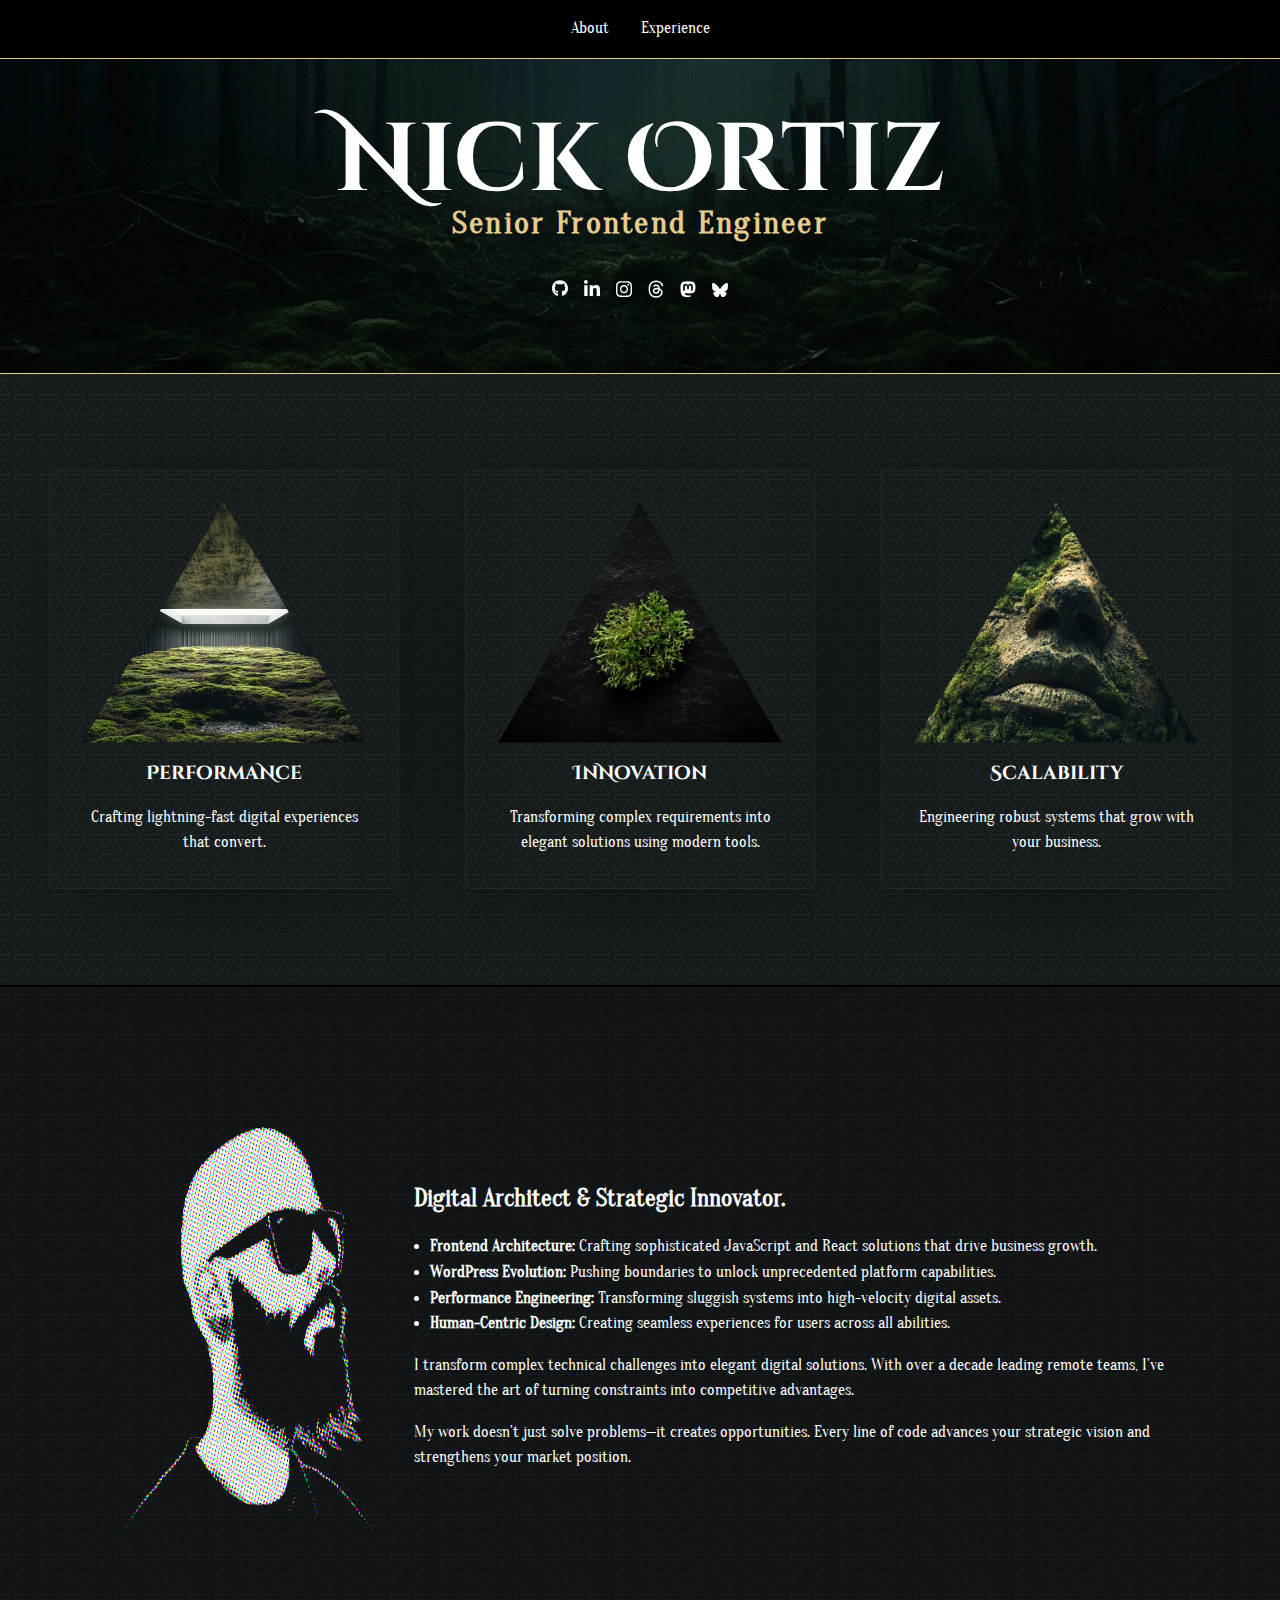
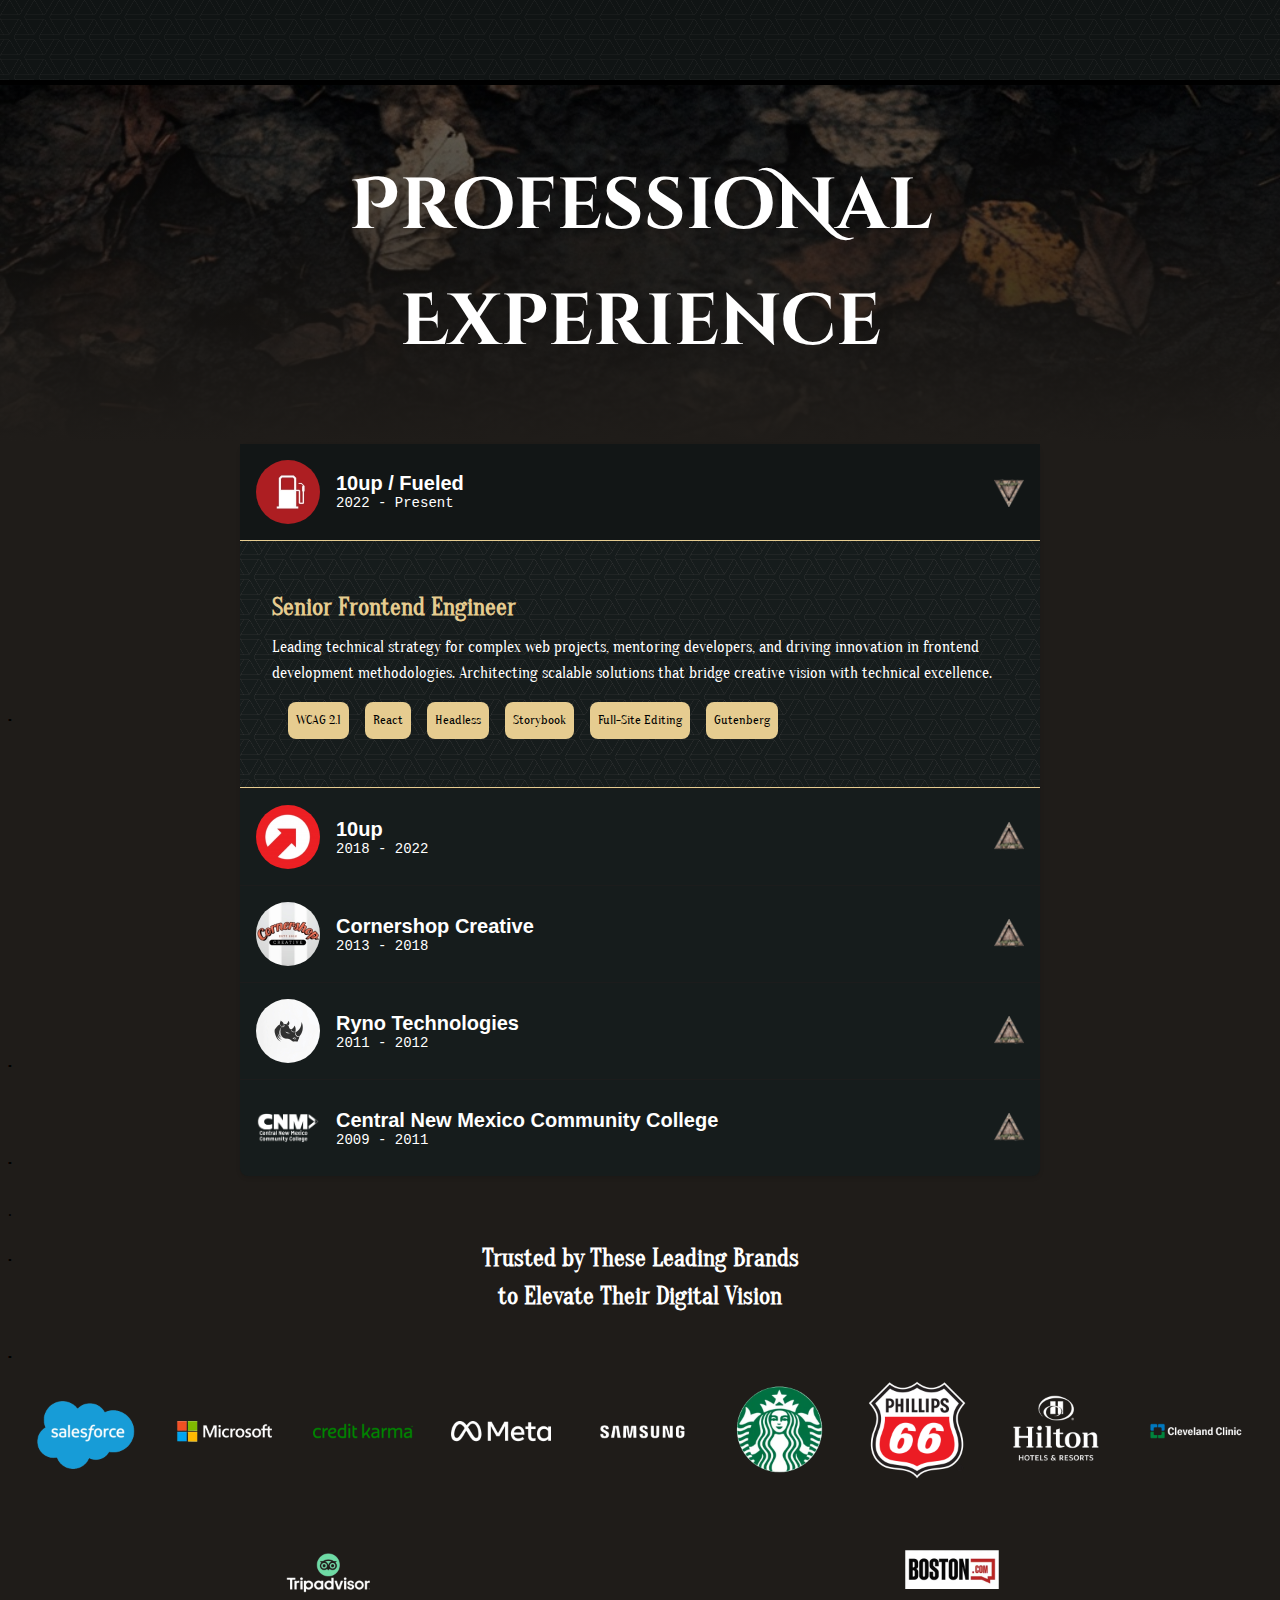
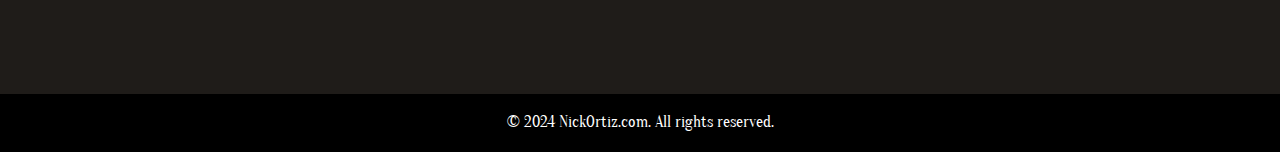
==== commit bcb88517: "New 2025 Theme moved to main" ====
--- a/index.html
+++ b/index.html
@@ -1,65 +1,36 @@
-<!doctype html>
+<!DOCTYPE html>
 <html lang="en">
 <head>
-	<meta charset="UTF-8">
+    <meta charset="UTF-8">
 	<meta name="viewport" content="width=device-width, initial-scale=1.0">
 	<meta name="description" content="Nick Ortiz - Senior Frontend Engineer. Explore my biography, professional achievements, and connect with me through social media links.">
-	<title>Nick Ortiz - Senior Frontend Engineer</title>
-	<link rel="preload"
-		  href="https://fonts.googleapis.com/css2?family=Bebas+Neue&amp;family=Quicksand:wght@300..700&amp;display=swap" 
-		  as="style" 
-		  onload="this.onload=null;this.rel='stylesheet'"
-		  >
-	<link rel="stylesheet" href="styles/style.css">
+    <title>Nick Ortiz - Senior Frontend Engineer</title>
+
+    <link rel="preconnect" href="https://fonts.googleapis.com">
+    <link rel="preconnect" href="https://fonts.gstatic.com" crossorigin>
+    <link href="https://fonts.googleapis.com/css2?family=Cinzel+Decorative:wght@400;700;900&family=Inter:ital,opsz,wght@0,14..32,100..900;1,14..32,100..900&family=Oranienbaum&display=swap" rel="stylesheet">
+
+    <link rel="stylesheet" href="styles/style.css">
 </head>
 <body>
-	<nav class="main-nav">
-		<button class="menu-toggle" aria-label="Toggle menu" aria-expanded="false">
-			<span class="hamburger-icon"></span>
-		</button>
-		<div class="main-contain">
-			<ul role="list" class="nav-list">
-				<li class="nav-item">
-					<a href="#about" class="nav-link active">About</a>
-				</li>
-				<li class="nav-item">
-					<a href="#portfolio" class="nav-link">Portfolio</a>
-				</li>
-				<li class="nav-item">
-					<a href="#experience" class="nav-link">Experience</a>
-				</li>
-			</ul>
-
-			<div class="theme-switch-wrapper">
-				<label class="theme-switch" for="checkbox">
-					<input type="checkbox" id="checkbox" />
-					<div class="slider">
-						<div class="slider-handle">
-							<svg class="moon" xmlns="http://www.w3.org/2000/svg" viewBox="0 0 384 512">
-								<path d="M223.5 32C100 32 0 132.3 0 256S100 480 223.5 480c60.6 0 115.5-24.2 155.8-63.4c5-4.9 6.3-12.5 3.1-18.7s-10.1-9.7-17-8.5c-9.8 1.7-19.8 2.6-30.1 2.6c-96.9 0-175.5-78.8-175.5-176c0-65.8 36-123.1 89.3-153.3c6.1-3.5 9.2-10.5 7.7-17.3s-7.3-11.9-14.3-12.5c-6.3-.5-12.6-.8-19-.8z"/>
-							</svg>
-							<svg class="sun" xmlns="http://www.w3.org/2000/svg" viewBox="0 0 512 512">
-								<path d="M361.5 1.2c5 2.1 8.6 6.6 9.6 11.9L391 121l107.9 19.8c5.3 1 9.8 4.6 11.9 9.6s1.5 10.7-1.6 15.2L446.9 256l62.3 90.3c3.1 4.5 3.7 10.2 1.6 15.2s-6.6 8.6-11.9 9.6L391 391 371.1 498.9c-1 5.3-4.6 9.8-9.6 11.9s-10.7 1.5-15.2-1.6L256 446.9l-90.3 62.3c-4.5 3.1-10.2 3.7-15.2 1.6s-8.6-6.6-9.6-11.9L121 391 13.1 371.1c-5.3-1-9.8-4.6-11.9-9.6s-1.5-10.7 1.6-15.2L65.1 256 2.8 165.7c-3.1-4.5-3.7-10.2-1.6-15.2s6.6-8.6 11.9-9.6L121 121 140.9 13.1c1-5.3 4.6-9.8 9.6-11.9s10.7-1.5 15.2 1.6L256 65.1 346.3 2.8c4.5-3.1 10.2-3.7 15.2-1.6zM160 256a96 96 0 1 1 192 0 96 96 0 1 1 -192 0zm224 0a128 128 0 1 0 -256 0 128 128 0 1 0 256 0z"/>
-							</svg>
-						</div>
-					</div>
-				</label>
-			</div>
-		</div>
-	</nav>
-	<main class="flex main-contain">
-		<section class="column-1 vertical-center-helper">
-			<div class="no-card">
-				<div class="center">
-					<div class="author-frame center">
-						<img class="center author_image" src="images/profile/NickOrtiz-halftone.webp" alt="Profile Picture of Nick Ortiz">
-					</div>
-					<h3 class="author">Nick Ortiz</h3>
-					<p class="title">Senior Frontend Engineer</p>
-				</div>
-			</div>
-			<div class="card card-expand">
-				<ul role="list" class="flex center ls-none cl-gap-0_45">
+    <nav>
+        <div class="hamburger" onclick="toggleMenu()">
+            <div></div>
+            <div></div>
+            <div></div>
+        </div>
+        <ul class="nav-menu">
+            <li><a href="#About">About</a></li>
+            <li><a href="#Experience">Experience</a></li>
+        </ul>
+    </nav>
+    <section class="hero">
+        <div class="hero-content align-center">
+            <h1>Nick Ortiz</h1>
+            <h2 class="smalltext highlight-color">Senior Frontend Engineer</h2>
+
+            <div class="social-icons">
+                <ul role="list" class="social-icons-list">
 					<li>
 						<a href="https://github.com/nickortiz" target="_blank" rel="noopener noreferrer" class="button-icon">
 							<span class="screen-reader-text">Github</span>
@@ -104,240 +75,319 @@
 						<a href="https://bsky.app/profile/nickortiz.com" target="_blank" rel="noopener noreferrer" class="button-icon">
 							<span class="screen-reader-text">Bluesky</span>
 							<svg xmlns="http://www.w3.org/2000/svg" viewBox="0 0 576 512">
-								<path d="M407.8 294.7c-3.3-.4-6.7-.8-10-1.3c3.4 .4 6.7 .9 10 1.3zM288 227.1C261.9 176.4 190.9 81.9 124.9 35.3C61.6-9.4 37.5-1.7 21.6 5.5C3.3 13.8 0 41.9 0 58.4S9.1 194 15 213.9c19.5 65.7 89.1 87.9 153.2 80.7c3.3-.5 6.6-.9 10-1.4c-3.3 .5-6.6 1-10 1.4C74.3 308.6-9.1 342.8 100.3 464.5C220.6 589.1 265.1 437.8 288 361.1c22.9 76.7 49.2 222.5 185.6 103.4c102.4-103.4 28.1-156-65.8-169.9c-3.3-.4-6.7-.8-10-1.3c3.4 .4 6.7 .9 10 1.3c64.1 7.1 133.6-15.1 153.2-80.7C566.9 194 576 75 576 58.4s-3.3-44.7-21.6-52.9c-15.8-7.1-40-14.9-103.2 29.8C385.1 81.9 314.1 176.4 288 227.1z"/>
+								<path d="M407.8 294.7c-3.3-.4-6.7-.8-10-1.3c3.4 .4 6.7 .9 10 1.3zM288 227.1C261.9 176.4 190.9 81.9 124.9 35.3C61.6-9.4 37.5-1.7 21.6 5.5C3.3 13.8 0 41.9 0 58.4S9.1 194 15 213.9c19.5 65.7 89.1 87.9 153.2 80.7c3.3-.5 6.6-.9 10-1.4c-3.3 .5-6.6 1-10 1.4C74.3 308.6-9.1 342.8 100.3 464.5C220.6 589.1 265.1 437.8 288 361.1c22.9 76.7 49.2 222.5 185.6 103.4c102.4-103.4 28.1-156-65.8-169.9c-3.3-.4-6.7-.8-10-1.3c3.4 .4 6.7 .9 10 1.3c64.1 7.1 133.6-15.1 153.2-80.7C566.9 194 576 75 576 58.4s-3.3-44.7-21.6-52.9c-15.8-7.1-40-14.9-103.2 29.8C385.1 81.9 314.1 176.4 288 227.1z"></path>
 							</svg>
 						</a>
 					</li>
 				</ul>
-			</div>
-		</section>
-		<section class="column-2">
-
-			<section id="about" class="card card-about card-active" aria-hidden="false">
-				<h3>Nick Ortiz</h3>
-				<h4>Senior Frontend Engineer</h4>
-				
-				<hr />
-				<p class="professional-description">
-					I Don't Build Websites. I Create Digital Strategies That Elevate Businesses.
-				</p>
-				<p class="professional-description">
-					<strong>Core Competencies</strong>
-				</p>
-				<p class="professional-description">
-					<ul class="professional-description">
-						<li>
-							<strong>Frontend Architecture:</strong> Intelligent JavaScript and React ecosystems
-						</li>
-						<li>
-							<strong>WordPress Mastery:</strong> Tailored solutions that extend platform capabilities beyond conventional limitations
-						</li>
-						<li>
-							<strong>Performance Optimization:</strong> Strategic enhancements that dismantle inefficiency
-						</li>
-						<li>
-							<strong>Accessibility Engineering:</strong> Designing interfaces that leave no user behind
-						</li>
-					</ul>
-				</p>
-				<p class="professional-description">
-					Code is more than syntax—it's a strategic solution to complex challenges. I transform technical constraints into innovative digital experiences that bridge cutting-edge technology with meaningful user interactions.
-				</p>
-				<p class="professional-description">
-					With over a decade of remote work experience, I've mastered leadership across distributed teams. I excel at navigating complex technological landscapes, mentoring emerging talent, and creating high-performance environments that turn potential barriers into collaborative opportunities.
-				</p>
-				<p class="professional-description">
-					My Goal is to always craft digital experiences that don't just meet expectations, but redefine them.
-				</p>
-			</section>
-
-			<section id="experience" class="card-experience" aria-hidden="true">
-				<div class="card">
-					<h3>Professional Experience</h3>
-					<hr />
-					<p class="spacing-year">2022 - Present</p>
-					<div>
-						<h4>Senior Frontend Engineer</h4>
-						<p>10up</p>
-						<p class="professional-description">
-							Leading technical strategy for complex web projects, mentoring developers, and driving innovation in frontend development methodologies. Architecting scalable solutions that bridge creative vision with technical excellence.
-						</p>
-						<ul class="tech-stack">
-							<li>WCAG 2.1</li>
-							<li>Typescript</li>
-							<li>React</li>
-							<li>Headless CMS</li>
-							<li>Storybook</li>
-						</ul>
-					</div>
-					<hr />
-					<p class="spacing-year">2018 - 2022</p>
-					<div>
-						<h4>Frontend Engineer</h4>
-						<p>10up</p>
-						<p class="professional-description">
-							Developed responsive, high-performance websites for enterprise clients. Specialized in creating pixel-perfect designs, optimizing user experiences, and implementing robust accessibility standards.
-						</p>
-						<ul class="tech-stack">
-							<li>Vue.js</li>
-							<li>WordPress</li>
-							<li>Javascript ES6+</li>
-							<li>Performance Optimization</li>
-						</ul>
-					</div>
-					<hr />
-					<p class="spacing-year">2013 - 2018</p>
-					<div>
-						<h4>Full-Stack WordPress Developer</h4>
-						<p>Cornershop Creative</p>
-						<p class="professional-description">
-							Crafted custom WordPress solutions including advanced multi-user platforms, complex API integrations, and scalable content management systems. Managed full-cycle web development from concept to deployment.
-						</p>
-						<ul class="tech-stack">
-							<li>PHP</li>
-							<li>WordPress</li>
-							<li>Advanced Custom Fields</li>
-							<li>WooCommerce</li>
-							<li>Custom Themes and Plugins</li>
-						</ul>
-					</div>
-					<hr />
-					<p class="spacing-year">2011- 2012</p>
-					<div>
-						<h4>WordPress Developer &amp; Web Designer</h4>
-						<p>RYNO Technologies</p>
-						<p class="professional-description">
-							Designed custom WordPress themes with advanced content architecture, focusing on flexible and functional web solutions tailored to specific client needs.
-						</p>
-						<ul class="tech-stack">
-							<li>HTML5</li>
-							<li>CSS3</li>
-							<li>jQuery</li>
-							<li>WordPress</li>
-						</ul>
-					</div>
-					<hr />
-					<p class="spacing-year">2009- 2011</p>
-					<div>
-						<h4>Instructional Technician</h4>
-						<p>CNM Central New Mexico Community College</p>
-						<p class="professional-description">
-							Provided comprehensive technical support across programming and networking labs, demonstrating expertise in multiple programming languages and educational technology.
-						</p>
-						<ul class="tech-stack">
-							<li>Troubleshooting</li>
-							<li>Lab Management</li>
-							<li>IT Infrastructure</li>
-							<li>C++</li>
-							<li>Python</li>
-							<li>Java</li>
-							<li>Networking Fundamentals</li>
-						</ul>
-					</div>
-				</div>
-				<div class="card">
-					<hr />
-					<h3>Education</h3>
-					<div>
-						<h4>CNM Central New Mexico Community College</h4>
-						<p>Computer Information Systems, Web Technology (Digital Media)</p>
-						<p>2006 - 2009</p>
-					</div>
-					<hr />
-				</div>
-			</section>
-			
-			<section id="portfolio" class="card-portfolio" aria-hidden="true">
-				<div class="card">
-					<h3>Trusted by Leading Brands<br/> to Elevate Their Digital Vision</h3>
-					<hr />
-					<!-- Group 1 -->
-					<div class="portfolio-grid">
-						<div class="portfolio-card">
-							<div class="portfolio-image">
-								<img src="images/projects/salesforce-logo.webp" alt="Salesforce Logo">
-							</div>
-						</div>
-			
-						<div class="portfolio-card">
-							<div class="portfolio-image">
-								<img src="images/projects/microsoft-logo.webp" alt="Microsoft Logo">
-							</div>
-						</div>
-			
-						<div class="portfolio-card">
-							<div class="portfolio-image">
-								<img src="images/projects/creditkarma-logo.webp" alt="Credit Karma Logo">
-							</div>
-						</div>
-					</div>
-
-					<!-- Group 2 -->
-					<div class="portfolio-grid portfolio-grid-4">
-						<div class="portfolio-card">
-							<div class="portfolio-image">
-								<img src="images/projects/meta-logo.webp" alt="Meta Logo">
-							</div>
-						</div>
-						<div class="portfolio-card">
-							<div class="portfolio-image">
-								<img src="images/projects/samsung-logo.webp" alt="Samsung Logo">
-							</div>
-						</div>
-						<div class="portfolio-card">
-							<div class="portfolio-image">
-								<img src="images/projects/starbucks-logo.webp" alt="Starbucks Logo">
-							</div>
-						</div>
-						<div class="portfolio-card">
-							<div class="portfolio-image">
-								<img src="images/projects/phillips66-logo.webp" alt="Phillips 66 Logo">
-							</div>
-						</div>
-					</div>
-
-					<!-- Group 3 -->
-					<div class="portfolio-grid portfolio-grid-4">
-						<div class="portfolio-card">
-							<div class="portfolio-image">
-								<img src="images/projects/hilton-logo.webp" alt="Hilton Logo">
-							</div>
-						</div>
-						<div class="portfolio-card">
-							<div class="portfolio-image">
-								<img src="images/projects/cleveland-clinic-logo.webp" alt="Cleveland Clinic Logo">
-							</div>
-						</div>
-						<div class="portfolio-card">
-							<div class="portfolio-image">
-								<img src="images/projects/TripAdvisor-logo.webp" alt="TripAdvisor Logo">
-							</div>
-						</div>
-						<div class="portfolio-card">
-							<div class="portfolio-image">
-								<img src="images/projects/boston-logo.webp" alt="Boston.com Logo">
-							</div>
-						</div>
-					</div>
-
-					<p>
-						<strong>Other Projects include</strong><br/> 
-					</p>
-					<ul class="tech-stack">
-						<li>Our bodies, Ourselves</li>
-						<li>Sunset Magazine</li>
-						<li>Stadium</li>
-						<li>My Jewish Learning</li>
-						<li>Boston University</li>
-						<li>Wild Symphony</li>
-						<li>STAT</li>
-						<li>Cliffs Amusement Park</li>
-						<li>Hinkle Family Fun Center</li>
-					</ul>
-				</div>
-			</section>
-		</section>
-	</main>
-	<script src="scripts/script.js"></script>
+            </div>
+        </div>
+    </section>
+
+    <section class="cards">
+        <div class="card">
+            <div class="thumb">
+                <img
+                    alt="A well lit factory room growing moss"
+                    width="284"
+                    height="284"
+                    src="images/triad-1.avif">
+            </div>
+            <h3>PerformaNce</h3>
+            <p>Crafting lightning-fast digital experiences that convert.</p>
+        </div>
+        <div class="card">
+            <div class="thumb">
+                <img
+                    alt="A black rock with a tuft of plant growing through" 
+                    width="284"
+                    height="284"
+                    src="images/triad-2.avif">
+            </div>
+            <h3>InNovation</h3>
+            <p>Transforming complex requirements into elegant solutions using modern tools.</p>
+        </div>
+        <div class="card">
+            <div class="thumb">
+                <img
+                    alt="Moss growing on statue of a human face" 
+                    width="284"
+                    height="284"
+                    src="images/triad-3.avif">
+            </div>
+            <h3>Scalability</h3>
+            <p>Engineering robust systems that grow with your business.</p>
+        </div>
+    </section>
+
+
+    <section class="introduction" id="About">
+        <div class="introduction-content">
+            <div class="content-image">
+                <img
+                    width="493"
+                    height="493"
+                    alt="Profile Picture of Nick Ortiz wearing sungleasses in halftone pattern." 
+                    src="images/NickOrtiz-halftone.webp">
+            </div>
+            <div class="content-container">
+                <h2>Digital Architect & Strategic Innovator.</h2>
+                <p>
+                    <ul>
+                        <li><strong>Frontend Architecture:</strong> Crafting sophisticated JavaScript and React solutions that drive business growth.</li>
+                        <li><strong>WordPress Evolution:</strong> Pushing boundaries to unlock unprecedented platform capabilities.</li>
+                        <li><strong>Performance Engineering: </strong>Transforming sluggish systems into high-velocity digital assets.</li>
+                        <li><strong>Human-Centric Design: </strong>Creating seamless experiences for users across all abilities.</li>
+                    </ul>
+                </p>
+                <p>I transform complex technical challenges into elegant digital solutions. With over a decade leading remote teams, I've mastered the art of turning constraints into competitive advantages.</p>
+                <p>My work doesn't just solve problems—it creates opportunities. Every line of code advances your strategic vision and strengthens your market position.</p>
+            </div>
+        </div>
+    </section>
+
+    <section class="experience" id="Experience"> 
+        <h2 class="heading large-text align-center">ProfessioNal<br/> Experience</h2>
+    </section>
+
+    <section class="professional-experience">
+        <div class="content-container align-center">
+            
+            <div class="accordion">
+                <article class="accordion-item">
+                    <button class="accordion-header active" onclick="toggleAccordion(this)">
+                        <img src="images/history/fueled-emblem.avif" alt="Current Company logo" class="company-logo">
+                        <div class="company-info">
+                            <div class="company-name">10up / Fueled</div>
+                            <div class="company-period">2022 - Present</div>
+                        </div>
+                        <span class="arrow">
+                            <img 
+                                alt="directional arrow"
+                                src="images/arrow-icon.png">
+                        </span>
+                    </button>
+                    <div class="accordion-content active">
+                        <div class="content-inner">
+                            <h2 class="job-title">Senior Frontend Engineer</h2>
+                            <p class="job-description">Leading technical strategy for complex web projects, mentoring developers, and driving innovation in frontend development methodologies. Architecting scalable solutions that bridge creative vision with technical excellence.</p>
+                            <ul class="highlights">
+                                <li class="highlight-item">WCAG 2.1</li>
+                                <li class="highlight-item">React</li>
+                                <li class="highlight-item">Headless</li>
+                                <li class="highlight-item">Storybook</li>
+                                <li class="highlight-item">Full-Site Editing</li>
+                                <li class="highlight-item">Gutenberg</li>
+                            </ul>
+                        </div>
+                    </div>
+                </article>
+    
+                <article class="accordion-item">
+                    <button class="accordion-header" onclick="toggleAccordion(this)">
+                        <img src="images/history/10up-logo.avif" alt="Previous Corp logo" class="company-logo">
+                        <div class="company-info">
+                            <div class="company-name">10up</div>
+                            <div class="company-period">2018 - 2022</div>
+                        </div>
+                        <span class="arrow">
+                            <img 
+                                alt="directional arrow"
+                                src="images/arrow-icon.png">
+                        </span>
+                    </button>
+                    <div class="accordion-content">
+                        <div class="content-inner">
+                            <h2 class="job-title">Frontend Engineer</h2>
+                            <p class="job-description">Developed responsive, high-performance websites for enterprise clients. Specialized in creating pixel-perfect designs, optimizing user experiences, and implementing robust accessibility standards.</p>
+                            <ul class="highlights">
+                                <li class="highlight-item">Vue.js</li>
+                                <li class="highlight-item">WordPress</li>
+                                <li class="highlight-item">Javascript ES6+</li>
+                                <li class="highlight-item">PostCSS</li>
+                                <li class="highlight-item">Performance Optimization</li>
+                                <li class="highlight-item">NGINX</li>
+                            </ul>
+                        </div>
+                    </div>
+                </article>
+
+                <article class="accordion-item">
+                    <button class="accordion-header" onclick="toggleAccordion(this)">
+                        <img src="images/history/cornershop-creative-logo.avif" alt="Previous Corp logo" class="company-logo">
+                        <div class="company-info">
+                            <div class="company-name">Cornershop Creative</div>
+                            <div class="company-period">2013 - 2018</div>
+                        </div>
+                        <span class="arrow">
+                            <img 
+                                alt="directional arrow"
+                                src="images/arrow-icon.png">
+                        </span>
+                    </button>
+                    <div class="accordion-content">
+                        <div class="content-inner">
+                            <h2 class="job-title">Full-Stack WordPress Developer</h2>
+                            <p class="job-description">Crafted custom WordPress solutions including advanced multi-user platforms, complex API integrations, and scalable content management systems. Managed full-cycle web development from concept to deployment.</p>
+                            <ul class="highlights">
+                                <li class="highlight-item">PHP</li>
+                                <li class="highlight-item">WordPress</li>
+                                <li class="highlight-item">Advanced Custom Fields</li>
+                                <li class="highlight-item">WooCommerce</li>
+                                <li class="highlight-item">SASS</li>
+                                <li class="highlight-item">LESS</li>
+                                <li class="highlight-item">Custom Themes & Plugins</li>
+                                <li class="highlight-item">LAMP</li>
+                            </ul>
+                        </div>
+                    </div>
+                </article>
+
+                <article class="accordion-item">
+                    <button class="accordion-header" onclick="toggleAccordion(this)">
+                        <img src="images/history/ryno-logo.avif" alt="Previous Corp logo" class="company-logo">
+                        <div class="company-info">
+                            <div class="company-name">Ryno Technologies</div>
+                            <div class="company-period">2011 - 2012</div>
+                        </div>
+                        <span class="arrow">
+                            <img 
+                                alt="directional arrow"
+                                src="images/arrow-icon.png">
+                        </span>
+                    </button>
+                    <div class="accordion-content">
+                        <div class="content-inner">
+                            <h2 class="job-title">WordPress Developer & Designer</h2>
+                            <p class="job-description">Designed custom WordPress themes with advanced content architecture, focusing on flexible and functional web solutions tailored to specific client needs.</p>
+                            <ul class="highlights">
+                                <li class="highlight-item">HTML5</li>
+                                <li class="highlight-item">CSS3</li>
+                                <li class="highlight-item">jQuery</li>
+                                <li class="highlight-item">WordPress</li>
+                            </ul>
+                        </div>
+                    </div>
+                </article>
+                <article class="accordion-item">
+                    <button class="accordion-header" onclick="toggleAccordion(this)">
+                        <img src="images/history/cnm-logo.avif" alt="Previous Corp logo" class="company-logo">
+                        <div class="company-info">
+                            <div class="company-name">Central New Mexico Community College</div>
+                            <div class="company-period">2009 - 2011</div>
+                        </div>
+                        <span class="arrow">
+                            <img 
+                                alt="directional arrow"
+                                src="images/arrow-icon.png">
+                        </span>
+                    </button>
+                    <div class="accordion-content">
+                        <div class="content-inner">
+                            <h2 class="job-title">Instructional Technician</h2>
+                            <p class="job-description">Provided comprehensive technical support across programming and networking labs, demonstrating expertise in multiple programming languages and educational technology.</p>
+                            <ul class="highlights">
+                                <li class="highlight-item">Troubleshooting</li>
+                                <li class="highlight-item">Lab Management</li>
+                                <li class="highlight-item">IT Infrastructure</li>
+                                <li class="highlight-item">C++</li>
+                                <li class="highlight-item">Python</li>
+                                <li class="highlight-item">Java</li>
+                                <li class="highlight-item">Networking Fundamentals</li>
+                            </ul>
+                        </div>
+                    </div>
+                </article>
+            </div>
+
+        </div>
+
+        <div class="content-container align-center">
+            <h2>Trusted by These Leading Brands <br/> to Elevate Their Digital Vision</h2>
+        </div>
+       <div class="experience-brands">
+        <div class="brand">
+            <img
+                alt="Salesforce Logo"
+                width="100"
+                height="100"
+                src="images/brands/salesforce-logo.webp">
+        </div>
+        <div class="brand">
+            <img
+                alt="Microsoft Logo" 
+                width="100"
+                height="100"
+                src="images/brands/microsoft-logo.webp">
+        </div>
+        <div class="brand">
+            <img
+                alt="CreditKarma Logo"
+                width="100"
+                height="100"
+                src="images/brands/creditkarma-logo.webp">
+        </div>
+        <div class="brand">
+            <img
+                alt="Meta Logo"
+                width="100"
+                height="100"
+                src="images/brands/meta-logo.webp">
+        </div>
+        <div class="brand">
+            <img
+                alt="Samsung Logo"
+                width="100"
+                height="100"
+                src="images/brands/samsung-logo.webp">
+        </div>
+        <div class="brand">
+            <img
+                alt="Starbucks Logo"
+                width="100"
+                height="100"
+                src="images/brands/starbucks-logo.webp">
+        </div>
+        <div class="brand">
+            <img
+                alt="Phillips66 Logo"
+                width="100"
+                height="100"
+                src="images/brands/phillips66-logo.webp">
+        </div>
+        <div class="brand">
+            <img
+                alt="Hilton Logo"
+                width="100"
+                height="100"
+                src="images/brands/hilton-logo.webp">
+        </div>
+        <div class="brand">
+            <img
+                alt="Cleveland Clinic Logo"
+                width="100"
+                height="100"
+                src="images/brands/cleveland-clinic-logo.webp">
+        </div>
+        <div class="brand">
+            <img
+                alt="TripAdvisor Logo"
+                width="100"
+                height="100"
+                src="images/brands/TripAdvisor-logo.webp">
+        </div>
+        <div class="brand">
+            <img
+                alt="Boston.com Logo"
+                width="100"
+                height="100"
+                src="images/brands/boston-logo.webp">
+        </div>
+       </div>
+    </section>
+    <footer>
+        <p>&copy; 2024 NickOrtiz.com. All rights reserved.</p>
+    </footer>
+    <script src="scripts/script.js"></script>
 </body>
 </html>
--- a/styles/style.css
+++ b/styles/style.css
@@ -1,674 +1,430 @@
-:root {
-	--f-big: 'Bebas Neue', sans-serif;
-	--f-soft: "Source Sans Pro", sans-serif;
-	--f-secondary: "Quicksand", sans-serif;
-
-	--bg-color: #eee;
-	--text-color: #000;
-	--text-shadow: 0 1px #fff;
-	--shadow-color: rgba(0, 0, 0, 0.1);
-	--toggle-bg: #e0e0e0;
-	--toggle-handle: #ffffff;
-	--accent-color: rgb(80, 135, 206);
-
-	--card-bg: #dadada;
-	--card-border-top: 1px solid #f1eeee;
-	--card-border-left: 1px solid #ebebeb;
-	--card-shadow: none;
-
-	--separator-color: #b7b7b7;
-	--separator: 1px solid var(--separator-color);
-	--separator-border: 1px solid #f5f0f0;
-
-	--author-box-shadow: 4px 4px 6px rgb(90 83 83 / 21%), 5px 10px 35px rgb(0 0 0 / 10%), 8px 10px 25px rgb(235 228 228 / 10%), inset -1px -1px 9px rgba(0, 0, 0, .2), inset -1px -1px 3px rgb(255 255 255 / 60%), inset 1px 1px 8px rgb(44 44 44), inset 4px 4px 24px rgb(120 111 133 / 23%), -5px -5px 15px rgb(35 25 25 / 38%);
-	--author-background: #000;
-
-	--button-bg: linear-gradient(to top, #ebebeb 0%, #cbcbcb 80%, #ffffff 100%);
-	--button-pressed:  0 0px 4px 1px #909aae, 0 11px 6px #f2f2f2, 0 1px 1px #ffffff, 0 0px 0px #ffffff, inset 0 0 6px 5px #c8c8c8;
-	--button-shadow: 0 -1px 7px 2px #aca8a8, 0 5px 13px #ffffff, 0 -3px 4px #868686, 0 -7px 9px #ffffff, inset 0 0 3px 0 #6b6b6b;
-}
-
-[data-theme="dark"] {
-	--bg-color: #1f1f22;
-	--text-color: #ffffff;
-	--text-shadow: 0 1px #000000;
-	--shadow-color: rgba(75, 49, 49, 0.1);
-	--toggle-bg: #444444;
-	--toggle-handle: #666666;
-
-	--card-bg: linear-gradient(145deg, #666666, #414142);
-	--card-border-top: 1px solid #686b79;
-	--card-border-left: 1px solid #6a6c76;
-	--card-shadow: -5px -5px 15px #23242a, 5px 5px 15px #0b0c11;
-
-	--separator-color: #2f3035;
-	--separator: 1px solid var(--separator-color);
-	--separator-border: 1px solid #020202;
-
-	--author-box-shadow: 4px 4px 6px rgb(90 83 83 / 21%), 5px 10px 35px rgb(0 0 0 / 10%), 8px 10px 25px rgb(235 228 228 / 10%), inset -1px -1px 9px rgba(0,0,0,.2), inset -1px -1px 3px rgb(255 255 255 / 60%), inset 1px 1px 8px rgb(10 8 8), inset 4px 4px 24px rgb(120 111 133 / 23%), -5px -5px 15px rgb(35 25 25 / 38%);
-	--author-background: transparent;
-
-	--button-bg: linear-gradient(to top, #3a3a3a 0%, #393c44 80%, #434650 100%);
-	--button-pressed: 0 4px 3px 1px #26282d, 0 6px 3px #303237, 0 1px 4px #36373a, 0 -6px 1px #10100f, inset 0 0 0px 2px #34353b;
-	--button-shadow: 0 0px 0px 1px #393b42, 0 5px 4px #262626, 0 -4px 4px #373737, 0 -6px 4px #000000, inset 0 0 3px 0 #232020;
+html {
+    background-color: #161c1c;
+}
+
+* {
+    margin: 0;
+    padding: 0;
+    box-sizing: border-box;
+}
+
+img {
+    max-width: 100%;
 }
 
 body {
-	background: var(--bg-color);
-	background-attachment: fixed;
-	font-family: var(--f-soft);
-	height: auto;
-	margin: 0;
-	padding: 0;
-	width: 100%;
-}
-
-.main-contain {
-	max-width: 1200px;
-	margin: 0 auto;
-	padding-bottom: 4rem;
-	width: 100%;
-}
-
+    background-color: #161c1c;
+    background: url("../images/pattern.png");
+    color: white;
+    font-family: "Oranienbaum", serif;
+    font-weight: 400;
+    font-style: normal;
+    line-height: 1.6;
+}
+
+/* Navigation */
+nav {
+    background: #000;
+    padding: 1rem;
+    position: relative;
+    border-bottom: 1px solid #e6cc90;
+}
+
+.nav-brand {
+    color: white;
+    font-size: 1.5rem;
+    text-decoration: none;
+}
+
+.nav-menu {
+    display: flex;
+    list-style: none;
+    margin: 0;
+    padding: 0;
+    justify-content: center;
+}
+
+.nav-menu li a {
+    color: white;
+    text-decoration: none;
+    padding: 0 1rem;
+    transition: color 0.3s;
+}
+
+.nav-menu li a:hover {
+    color: #e6cc90;
+}
+
+.hamburger {
+    display: none;
+    cursor: pointer;
+    padding: 0.5rem;
+}
+
+.hamburger div {
+    width: 25px;
+    height: 3px;
+    background: white;
+    margin: 5px;
+}
+
+/* Hero Section */
+.hero {
+    background: linear-gradient(rgba(0,0,0,0), rgba(0,0,0,0)), url('../images/hero-orig.jpeg');
+    background-size: cover;
+    background-position: bottom;
+    border-bottom: 1px solid #e6cc90;
+    height: 35vh;
+    display: flex;
+    align-items: center;
+    justify-content: center;
+    text-align: center;
+    color: white;
+}
+
+.hero-content h1 {
+    font-size: 6rem;
+    margin-bottom: 0;
+    line-height: .75;
+}
+
+.hero-content h2 {
+    letter-spacing: 2.3px;
+    font-size: 2rem;
+}
+
+/* Cards Section */
+.cards {
+    display: flex;
+    justify-content: space-around;
+    padding: 6rem 2rem;
+    flex-wrap: wrap;
+    gap: 2rem;
+    max-width: 1400px;
+    margin: auto;
+}
+
+.card {
+    flex: 1;
+    min-width: 300px;
+    max-width: 350px;
+    padding: 2rem;
+    border-radius: 5px;
+    text-align: center;
+
+    border: 1px solid #252929;
+    -webkit-box-shadow: 0px 13px 139px -43px rgba(0,0,0,0.77);
+    -moz-box-shadow: 0px 13px 139px -43px rgba(0,0,0,0.77);
+    box-shadow: 0px 13px 139px -43px rgba(0,0,0,0.77);
+}
+
+.card .thumb {
+    width: 100%;
+    clip-path: polygon(50% 0%, 0% 100%, 100% 100%);
+    max-height: 240px;
+    margin-bottom: 1rem;
+}
+
+.card .thumb img {
+    max-width: 100%;
+}
+
+.card h3 {
+    margin-bottom: 1rem;
+}
+
+/* Footer */
+footer {
+    background: #000;
+    color: white;
+    text-align: center;
+    padding: 1rem;
+    position: relative;
+    bottom: 0;
+    width: 100%;
+}
+
+/* Mobile Responsive */
 @media (max-width: 768px) {
-	.main-contain.flex {
-		flex-direction: column;
-		margin-top: 2rem;
-	}
-}
-
-.column-2 {
-	display: flex;
-	flex-direction: column;
-	gap: 1.25rem;
-	margin: 0 auto;
-	max-width: calc(95% - 1.5rem);
-	width: 100%;
-}
-
-/* Author Styles */
-.author { 
-	color: var(--text-color);
-	font-family: var(--f-big);
-	font-size: 54px;
-	letter-spacing: 6px;
-	margin: 0;
-	padding: 0;
-	text-shadow: var(--text-shadow);
-	text-transform: uppercase;
-}
-
-.author_image {
-	background: var(--author-background);
-	border-radius: 1rem;
-	height: auto;
-	width: 100%;
-}
-
-.author-frame {
-	align-items: center;
-	background-color: transparent;
-	border: none;
-	display: flex;
-	height: auto;
-}
-
-/* Card Styles */
-.card a {
-	color: var(--text-color);
-	text-decoration: none;
-}
-
-p.title,
-p.title.catcher,
-.card h2,
-.card h3:not(.author) { 
-	color: var(--text-color);
-	font-family: var(--f-big);
-	font-size: 19px;
-	letter-spacing: 3px;
-	margin-top: 0;
-	text-shadow: var(--text-shadow);
-}
-
-.column-2 .card {
-	max-width: 100%;
-	text-align: center;
-}
-
-.column-2 .card h3:not(.author),
-.p.title.catcher {
-	font-size: 34px;
-}
-
-.card h4 {
-	color: var(--text-color);
-	font-family: var(--f-soft);
-	font-size: 12px;
-	letter-spacing: 3px;
-	margin-top: 0;
-	text-shadow: var(--text-shadow);
-	text-transform: uppercase;
-}
-
-.card hr {
-	border: var(--separator);
-	margin: 4rem 5rem;
-	outline: var(--separator-border);
-}
-
-p.spacing-year {
-	background: var(--separator-color);
-	margin: -4.75rem auto 2.5rem;
-	outline: 1px solid #595959;
-	padding: .25rem;
-	position: relative;
-	width: 125px;
-	z-index: 2;
-}
-
-.professional-description {
-	color: var(--text-color);
-	margin: 0 auto;
-	max-width: 450px;
-}
-
-.card p,
-.card ul {
-	color: var(--text-color);
-	font-family: var(--f-secondary);
-	font-size: 14px;
-	text-shadow: var(--text-shadow);
-}
-
-.card {
-	box-sizing: border-box;
-	border-radius: 3px;
-	color: #3c3c3c;
-	max-width: 100%;
-	padding: 1rem 2rem;
-	transition: max-width 0.3s ease-in-out;
-	width: 100%;
-}
-
-@media (min-width: 768px) {
-
-	.card {
-		max-width: 400px;
-	}
-
-	.card-expand:hover{
-		max-width: 425px;
-	}
-
-	.card:first-child,
-	.no-card:first-child {
-		margin-top: 3rem;
-	}
-}
-
-/* Utility Classes */
-.center {
-	justify-content: center;
-	margin-left: auto;
-	margin-right: auto;
-	text-align: center;
-}
-
-.flex {
-	display: flex;
-	flex-direction: row;
-	gap: 2rem;
-	justify-content: space-evenly;
-}
-
-[aria-hidden='true'] {
-	display: none;
-}
-
-/* Column Gap Utility Class */
-/* used for: */
-/* - Social Icons */
-.cl-gap-0_45 {
-	-moz-column-gap: 0.45rem;
-	column-gap: 0.45rem;
-}
-
-/* Screen Reader Text */
+    .nav-menu {
+        display: none;
+        width: 100%;
+        position: absolute;
+        top: 100%;
+        left: 0;
+        background: #000;
+        flex-direction: column;
+        text-align: center;
+    }
+
+    .nav-menu.active {
+        display: flex;
+    }
+
+    .nav-menu li {
+        padding: 1rem;
+    }
+
+    .hamburger {
+        display: block;
+    }
+
+    .hero-content h1 {
+        font-size: 2rem;
+    }
+}
+
+.sub-nav-logo {
+    padding: 1.25rem;
+}
+
+.highlight-color {
+    color: #e6cc90;
+}
+
+.align-center {
+    text-align: center;
+}
+
+.content-container {
+    max-width: 1600px;
+    margin: auto;
+}
+
+.content-container ul {
+    padding-left: 1rem;
+}
+
+.content-container p {
+    margin-bottom: 1rem;
+}
+
+.experience {
+    background-color: #2f3424;
+    background: linear-gradient(rgba(0, 0, 0, 0.4), rgb(31 28 25)), url("../images/exp.jpeg");
+    background-size: cover;
+    background-repeat: no-repeat;
+    border-top: 3px solid black;
+    padding: 4rem;
+}
+
+.experience-brands {
+    display: flex;
+    justify-content: space-around;
+    padding: 4rem 2rem;
+    flex-wrap: wrap;
+    gap: 2rem;
+    width: 100%;
+    max-width: 1600px;
+    margin: auto;
+}
+
+.professional-experience {
+    background-color: #1f1c19;
+}
+
+.brand {
+    max-width: 100px;
+}
+
+.brand img {
+    width: 100%;
+}
+
+h1, .heading, h3 {
+    font-family: "Cinzel Decorative", serif;
+}
+
+h2 {
+    font-family: "Oranienbaum", serif;
+}
+
+.large-text {
+    font-size: 4.5rem;
+
+    @media (max-width: 768px) {
+        font-size: 1.5rem;
+    }
+}
+
 .screen-reader-text {
-	border-width: 0;
-	clip: rect(0, 0, 0, 0);
-	height: 1px;
-	margin: -1px;
-	padding: 0;
-	position: absolute;
-	overflow: hidden;
-	width: 1px;
-	white-space: nowrap;
-}
-
-/* Remove List Styles */
-.ls-none {
-	list-style: none;
-	padding: 0;
-}
-
-/* Vertical Center Helper */
-.vertical-center-helper {
-	display: flex;
-	flex-direction: column;
-	gap: 1.25rem;
-	margin: 0 auto;
-	max-width: calc(95% - 1.5rem);
-	min-height: 100vh;
-	width: auto;
+    border-width: 0;
+    clip: rect(0, 0, 0, 0);
+    height: 1px;
+    margin: -1px;
+    padding: 0;
+    position: absolute;
+    overflow: hidden;
+    width: 1px;
+    white-space: nowrap;
+}
+
+
+.accordion {
+    background-color: #161c1c;
+    border-radius: 8px;
+    box-shadow: 0 2px 4px rgba(0, 0, 0, 0.1);
+    max-width: 800px;
+    margin: 0 auto 4rem;
+    width: 90%;
+}
+
+.accordion-item {
+    border-bottom: 1px solid #1c1c1c;
+}
+
+.accordion-item:last-child {
+    border-bottom: none;
+}
+
+.accordion-header {
+    color: white;
+    display: flex;
+    align-items: center;
+    padding: 1rem;
+    cursor: pointer;
+    background: none;
+    border: none;
+    width: 100%;
+    text-align: left;
+    transition: background-color 0.3s;
+}
+
+.accordion-header:hover,
+.accordion-header.active {
+    background-color: #121616;
+}
+
+.company-logo {
+    width: 64px;
+    height: 64px;
+    border-radius: 50%;
+    margin-right: 1rem;
+    object-fit: contain;
+}
+
+.company-info {
+    flex-grow: 1;
+}
+
+.company-name {
+    font-size: 1.25rem;
+    font-weight: bold;
+    color: white;
+}
+
+.company-period {
+    font-family: 'Courier New', monospace;
+    color: white;
+    font-size: 0.875rem;
+}
+
+.accordion-content {
+    max-height: 0;
+    overflow: hidden;
+    transition: max-height 0.3s ease-out;
+    background-color: #161c1c;
+    background: url("../images/pattern.png");
+    text-align: left;
+}
+
+.accordion-content.active {
+    max-height: 500px;
+}
+
+.content-inner {
+    padding: 3rem 2rem;
+    border-top: 1px solid #e6cc90;
+    border-bottom: 1px solid #e6cc90;
+}
+
+.job-title {
+    font-size: 1.5rem;
+    font-weight: 600;
+    margin-bottom: 0.5rem;
+    color: #e6cc90;
+}
+
+.job-description {
+    color: #fff;
+    margin-bottom: 1rem;
+}
+
+.highlights {
+    list-style-type: none;
+    display: flex;
+    flex-wrap: wrap;
+    gap: 1rem;
+}
+
+.highlight-item {
+    color: black;
+    background: #e6cc90;
+    padding: .5rem;
+    border-radius: 8px;
+    font-size: 13px;
+}
+
+.highlight-item::before {
+    content: "•";
+    position: absolute;
+    left: 0.5rem;
+}
+
+.arrow {
+    margin-left: auto;
+    transition: transform 0.3s;
+    max-width: 30px;
+}
+
+.arrow img {
+    max-width: 100%;
+}
+
+.accordion-header.active .arrow {
+    transform: rotate(180deg);
+}
+
+
+.social-icons-list {
+    display: flex;
+    list-style-type: none;
+    gap: 1rem;
+    justify-content: center;
+    margin-top: 2rem;
+}
+
+.social-icons-list li:hover svg {
+    fill: #e6cc90;
+}
+
+.social-icons-list svg {
+    fill: white;
+    width: 16px;
+    transition: fill 0.3s;
+}
+
+.introduction {
+    background: #00000045;
+    padding: 6rem;
+    border: 2px solid #000;
+    border-left: 0;
+    border-right: 0;
+}
+
+.introduction-content {
+    align-items: center;
+    display: flex;
+    flex-direction: row;
+}
+
+.introduction-content .content-container {
+    max-width: 800px;
 }
 
 @media (max-width: 768px) {
 
-	.vertical-center-helper {
-		min-height: 100%;
-		width: 100%;
-	}
-}
-
-/* Buttons & Icons */
-.button-icon {
-	-webkit-appearance: none;
-	-webkit-user-select: none;
-		-moz-user-select: none;
-		-ms-user-select: none;
-			user-select: none;
-	
-	align-items: center;
-	background-image: var(--button-bg);
-	box-shadow: var(--button-shadow);
-	border-radius: 12px;
-	cursor: pointer;
-	display: flex;
-	font-family: var(--f-soft);
-	font-size: 14px;
-	font-weight: 600;
-	height: 40px;
-	justify-content: center;
-	outline: none;
-	transition: all 0.2s ease;
-	width: 40px;
-}
-
-@media (min-width: 768px) {
-
-	.button-icon {
-		border-radius: 50%;
-		height: 50px;
-		width: 50px;
-	}
-}
-
-.button-icon svg {
-	fill: #b5b5b5;
-	width: 20px;
-}
-
-.button-icon:hover svg {
-	fill: #707070;
-}
-
-.button-icon:hover {
-	box-shadow: var(--button-pressed);
-}
-
-/* Theme Switch for lightmode/darkmode */
-.theme-switch-wrapper {
-	align-items: center;
-	display: flex;
-	justify-content: center;
-	padding: 1rem;
-}
-
-.theme-switch {
-	display: inline-block;
-	height: 40px;
-	position: relative;
-	width: 80px;
-}
-
-.theme-switch input {
-	height: 0;
-	opacity: 0;
-	width: 0;
-}
-
-.slider {
-	background-color: var(--toggle-bg);
-	border-radius: 20px;
-	bottom: 0;
-	box-shadow: 4px 4px 6px rgb(90 83 83 / 21%), 5px 10px 35px rgb(0 0 0 / 10%), 8px 10px 25px rgb(235 228 228 / 10%), inset -1px -1px 9px rgba(0,0,0,.2), inset -1px -1px 3px rgb(255 255 255 / 60%), inset 1px 1px 8px rgb(10 8 8), inset 4px 4px 24px rgb(120 111 133 / 23%), -5px -5px 15px rgb(35 25 25 / 38%);
-	cursor: pointer;
-	position: absolute;	
-	left: 0;
-	right: 0;
-	top: 0;
-	transition: .4s;
-}
-
-.slider-handle {
-	background-color: var(--toggle-handle);
-	border-radius: 50%;
-	bottom: 3px;
-	box-shadow: 0 2px 4px rgba(0, 0, 0, 0.2);
-	content: "";
-	height: 34px;
-	left: 3px;
-	position: absolute;
-	transition: .4s;
-	width: 34px;
-}
-
-input:checked + .slider .slider-handle {
-	transform: translateX(40px);
-}
-
-.sun, .moon {
-	fill: #000;
-	height: 20px;
-	left: 7px;
-	position: absolute;
-	top: 7px;
-	width: 20px;
-}
-
-.moon {
-	fill: #ffffff;
-	opacity: 0;
-}
-
-input:checked + .slider .moon {
-	opacity: 1;
-}
-
-input:checked + .slider .sun {
-	opacity: 0;
-}
-
-/* Navigation */
-.main-nav {
-	background-color: #000;
-	display: flex;
-	position: sticky;
-	top: 0;
-	z-index: 1;
-}
-
-.main-nav .main-contain {
-	align-items: center;
-	display: flex;
-	justify-content: space-between;
-	padding-bottom: 0;
-}
-
-.nav-list {
-	display: flex;
-	gap: 1.5rem;
-	justify-content: center;
-	list-style: none;
-	margin: 0;
-	padding: .75rem 0;
-}
-
-.nav-link {
-	background: transparent;
-	border-radius: 25px;
-	color: #fff;
-	font-size: 0.9rem;
-	font-weight: 600;
-	letter-spacing: 0.5px;
-	padding: 0.8rem 1.5rem;
-	position: relative;
-	text-decoration: none;
-	transition: all 0.3s ease;
-}
-
-.nav-link:hover {
-	color: var(--accent-color);
-	transform: translateY(-1px);
-}
-
-.nav-link {
-	content: "";
-	bottom: 1px;
-	box-shadow: 0 2px 4px rgba(0, 0, 0, 0.2);
-	left: 3px;
-	padding: 0.25rem 1.5rem;
-	transition: .4s;
-}
-
-.nav-link:hover {
-	color: var(--accent-color);
-}
-
-section:not(.column-1):not(.column-2) {
-	display: none;
-	opacity: 0;
-	transition: opacity 0.4s ease-in;
-}
-
-section.active {
-	display: block;
-	opacity: 1;
-}
-
-/* Portfolio */
-.portfolio-grid {
-	display: grid;
-	gap: 2rem;
-	grid-template-columns: repeat(auto-fit, minmax(180px, 1fr));
-	padding: 1rem;
-}
-
-.portfolio-grid-4 {
-	gap: 20px;
-	grid-template-columns: repeat(4, 1fr);
-}
-
-@media (max-width: 768px) {
-	.portfolio-grid-4 {
-		grid-template-columns: repeat(2, 1fr);
-	}
-}
-
-@media (max-width: 480px) {
-	.portfolio-grid-4 {
-		grid-template-columns: 1fr;
-	}
-}
-
-.portfolio-card {
-	background: #1f1f22;
-	border-radius: 15px;
-	box-shadow: 
-		8px 8px 16px rgba(0, 0, 0, 0.1),
-		-8px -8px 16px rgba(255, 255, 255, 0.8);
-	overflow: hidden;
-	transition: all 0.3s ease;
-}
-
-.portfolio-card:hover {
-	box-shadow: 
-		12px 12px 20px rgba(0, 0, 0, 0.15),
-		-12px -12px 20px rgba(255, 255, 255, 0.9);
-	transform: translateY(-5px);
-}
-
-.portfolio-image {
-	border-bottom: 1px solid rgba(0, 0, 0, 0.1);
-	height: auto;
-	margin: auto;
-	overflow: visible;
-	padding: 2rem 0;
-	width: 80%;
-}
-
-.portfolio-image img {
-	height: 100%;
-	object-fit: cover;
-	transition: transform 0.3s ease;
-	width: 100%;
-}
-
-.portfolio-card:hover .portfolio-image img {
-	transform: scale(1.05);
-}
-
-.portfolio-content {
-	height: 0;
-	padding: 0;
-}
-
-.portfolio-content h4 {
-	color: var(--text-color);
-	font-size: 1.2rem;
-	margin: 0 0 0.5rem 0;
-}
-
-.portfolio-content p {
-	color: var(--text-color-secondary);
-	font-size: 0.9rem;
-	line-height: 1.4;
-	margin: 0;
-}
-
-[data-theme="dark"] .portfolio-card {
-	background: transparent;
-	box-shadow: 
-		8px 8px 16px rgba(0, 0, 0, 0.3),
-		-8px -8px 16px rgba(255, 255, 255, 0.03);
-}
-
-[data-theme="dark"] .portfolio-card:hover {
-	box-shadow: 
-		12px 12px 20px rgba(0, 0, 0, 0.4),
-		-12px -12px 20px rgba(255, 255, 255, 0.05);
-}
-
-@media (max-width: 768px) {
-	.portfolio-grid {
-		grid-template-columns: 1fr;
-	}
-}
-
-.tech-stack {
-	list-style: none;
-	padding: 0;
-	display: flex;
-	flex-wrap: wrap;
-	gap: 1rem 0.5rem;
-	justify-content: center;
-}
-
-.tech-stack.left-align {
-	justify-content: flex-start;
-}
-
-.tech-stack li {
-	background-color: #2f3035;
-	border-radius: 12px;
-	padding: 0.5rem 1rem;
-	font-size: 0.75rem;
-	color: #fff;
-	display: inline-block;
-	outline: 1px solid #595959;
-}
-
-.tech-stack li:not(:last-child) {
-	margin-right: 0.5rem;
-}
-
-.tech-stack li:hover {
-	background-color: #000;
-}
-
-/* Mobile Navigation Styles */
-@media (max-width: 768px) {
-	.main-nav .main-contain {
-		position: relative;
-	}
-
-	.menu-toggle {
-		display: block;
-		background: none;
-		border: none;
-		padding: 1rem;
-		cursor: pointer;
-		position: fixed;
-		right: 1rem;
-		top: 1rem;
-		z-index: 100;
-	}
-
-	.hamburger-icon {
-		display: block;
-		width: 24px;
-		height: 2px;
-		background: #fff;
-		position: relative;
-		transition: 0.5s;
-	}
-
-	.hamburger-icon::before,
-	.hamburger-icon::after {
-		content: '';
-		position: absolute;
-		width: 100%;
-		height: 2px;
-		background: #fff;
-		transition: 0.5s;
-		left: 0;
-	}
-
-	.hamburger-icon::before { top: -6px; }
-	.hamburger-icon::after { top: 6px; }
-
-	.menu-toggle[aria-expanded="true"] .hamburger-icon {
-		background: transparent;
-	}
-
-	.menu-toggle[aria-expanded="true"] .hamburger-icon::before {
-		transform: rotate(45deg);
-		top: 0;
-	}
-
-	.menu-toggle[aria-expanded="true"] .hamburger-icon::after {
-		transform: rotate(-45deg);
-		top: 0;
-	}
-
-	.nav-list {
-		position: fixed;
-		top: -100%;
-		left: 0;
-		width: 100%;
-		background: #000;
-		flex-direction: column;
-		align-items: center;
-		padding: 1rem 0;
-		transition: top 0.3s ease;
-		box-shadow: 0 2px 10px rgba(0, 0, 0, 0.1);
-		z-index: 99;
-	}
-
-	.nav-list.active {
-		top: 4rem;
-	}
-
-	.nav-item {
-		margin: 1rem 0;
-	}
-}
-
-/* Desktop Navigation Styles */
-@media (min-width: 769px) {
-	.menu-toggle {
-		display: none;
-	}
-}
+    .introduction-content {
+        flex-direction: column;    
+    }
+}
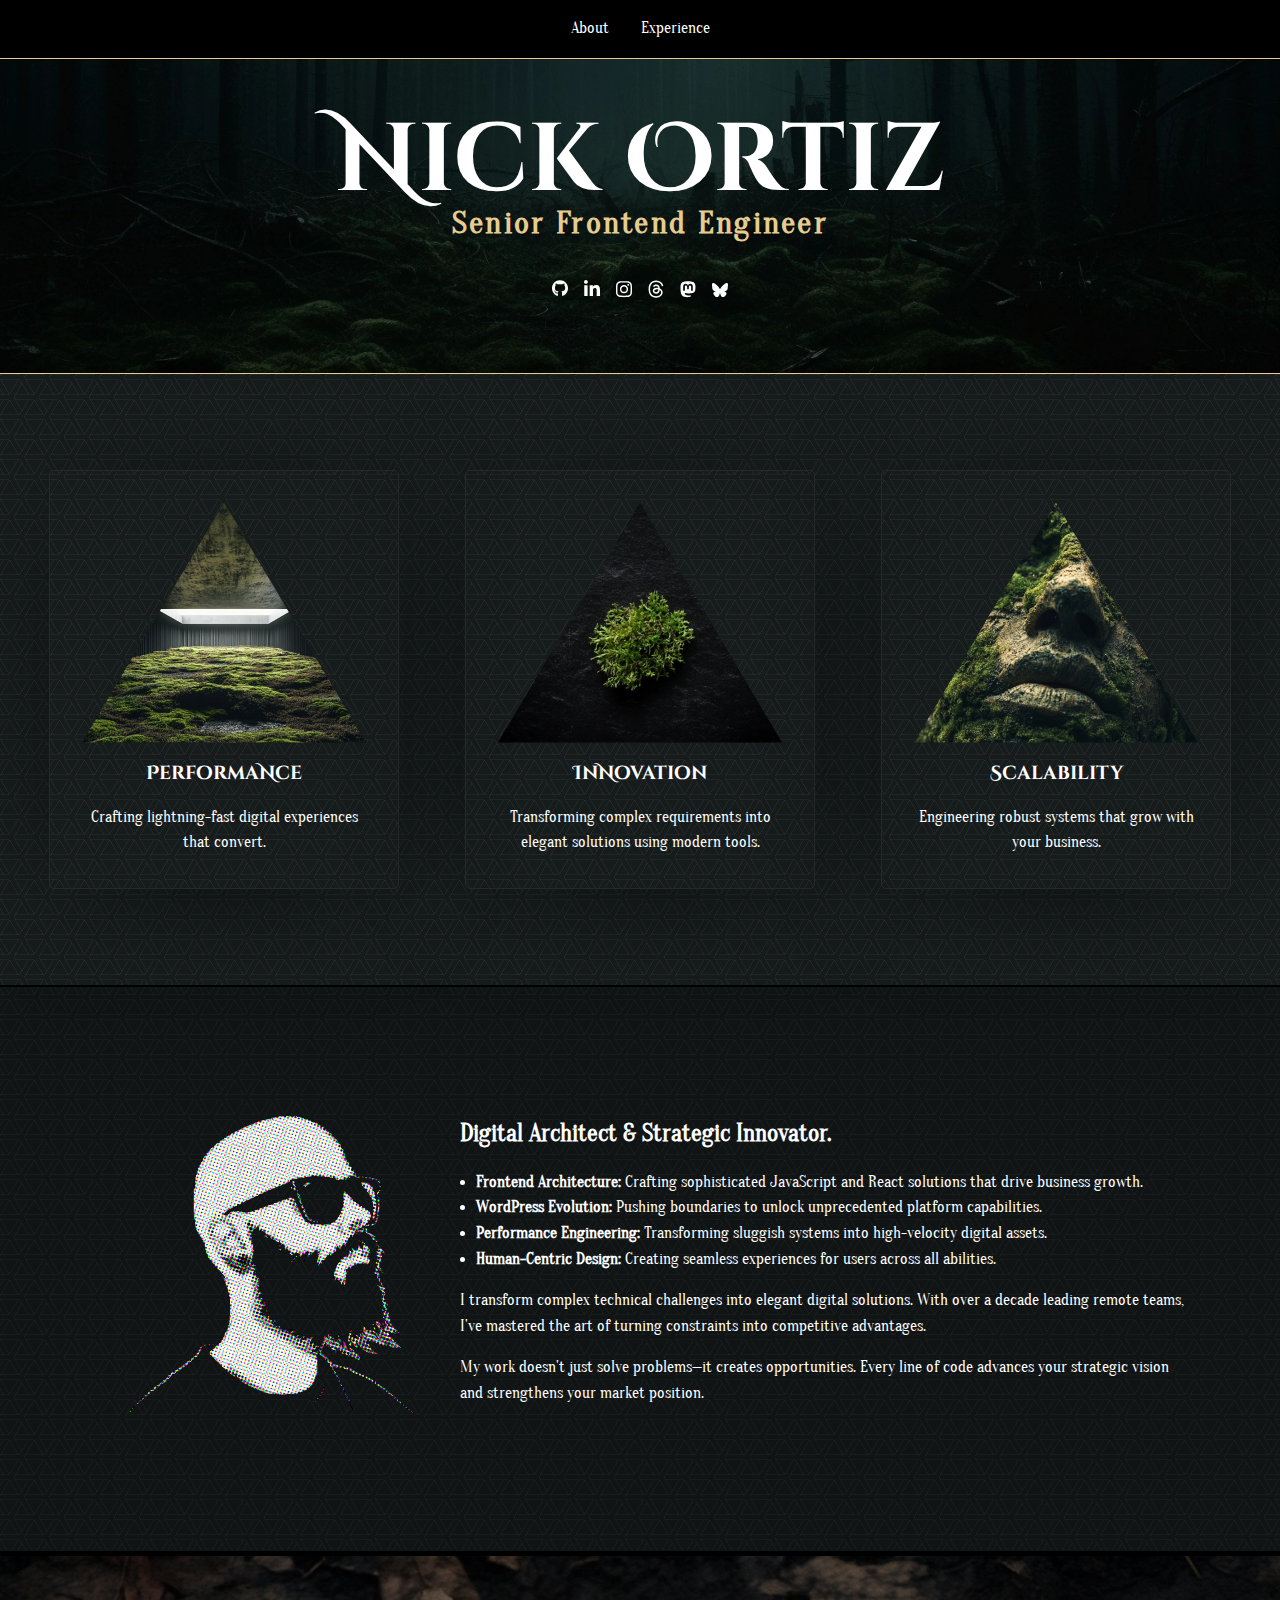
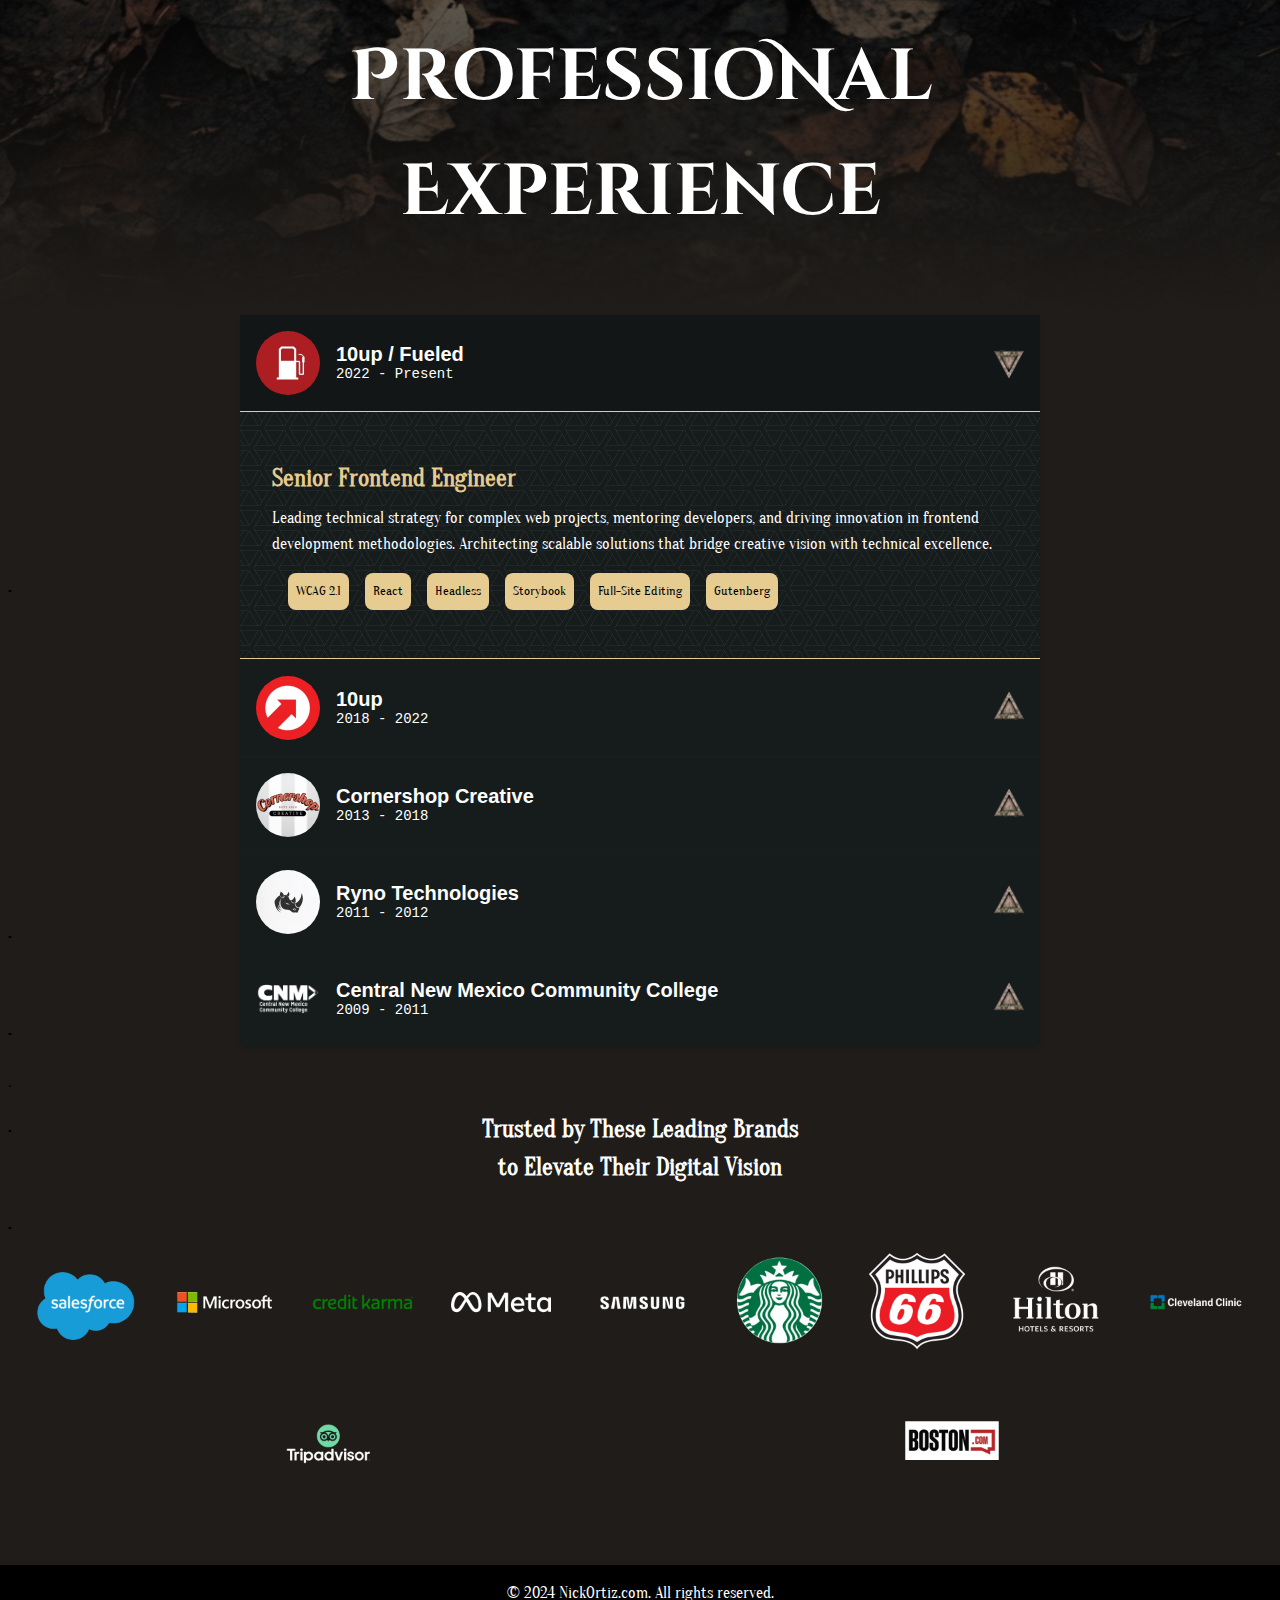
==== commit 0e867d0d: "Making head less squishy on mobile" ====
--- a/index.html
+++ b/index.html
@@ -125,8 +125,6 @@
         <div class="introduction-content">
             <div class="content-image">
                 <img
-                    width="493"
-                    height="493"
                     alt="Profile Picture of Nick Ortiz wearing sungleasses in halftone pattern." 
                     src="images/NickOrtiz-halftone.webp">
             </div>
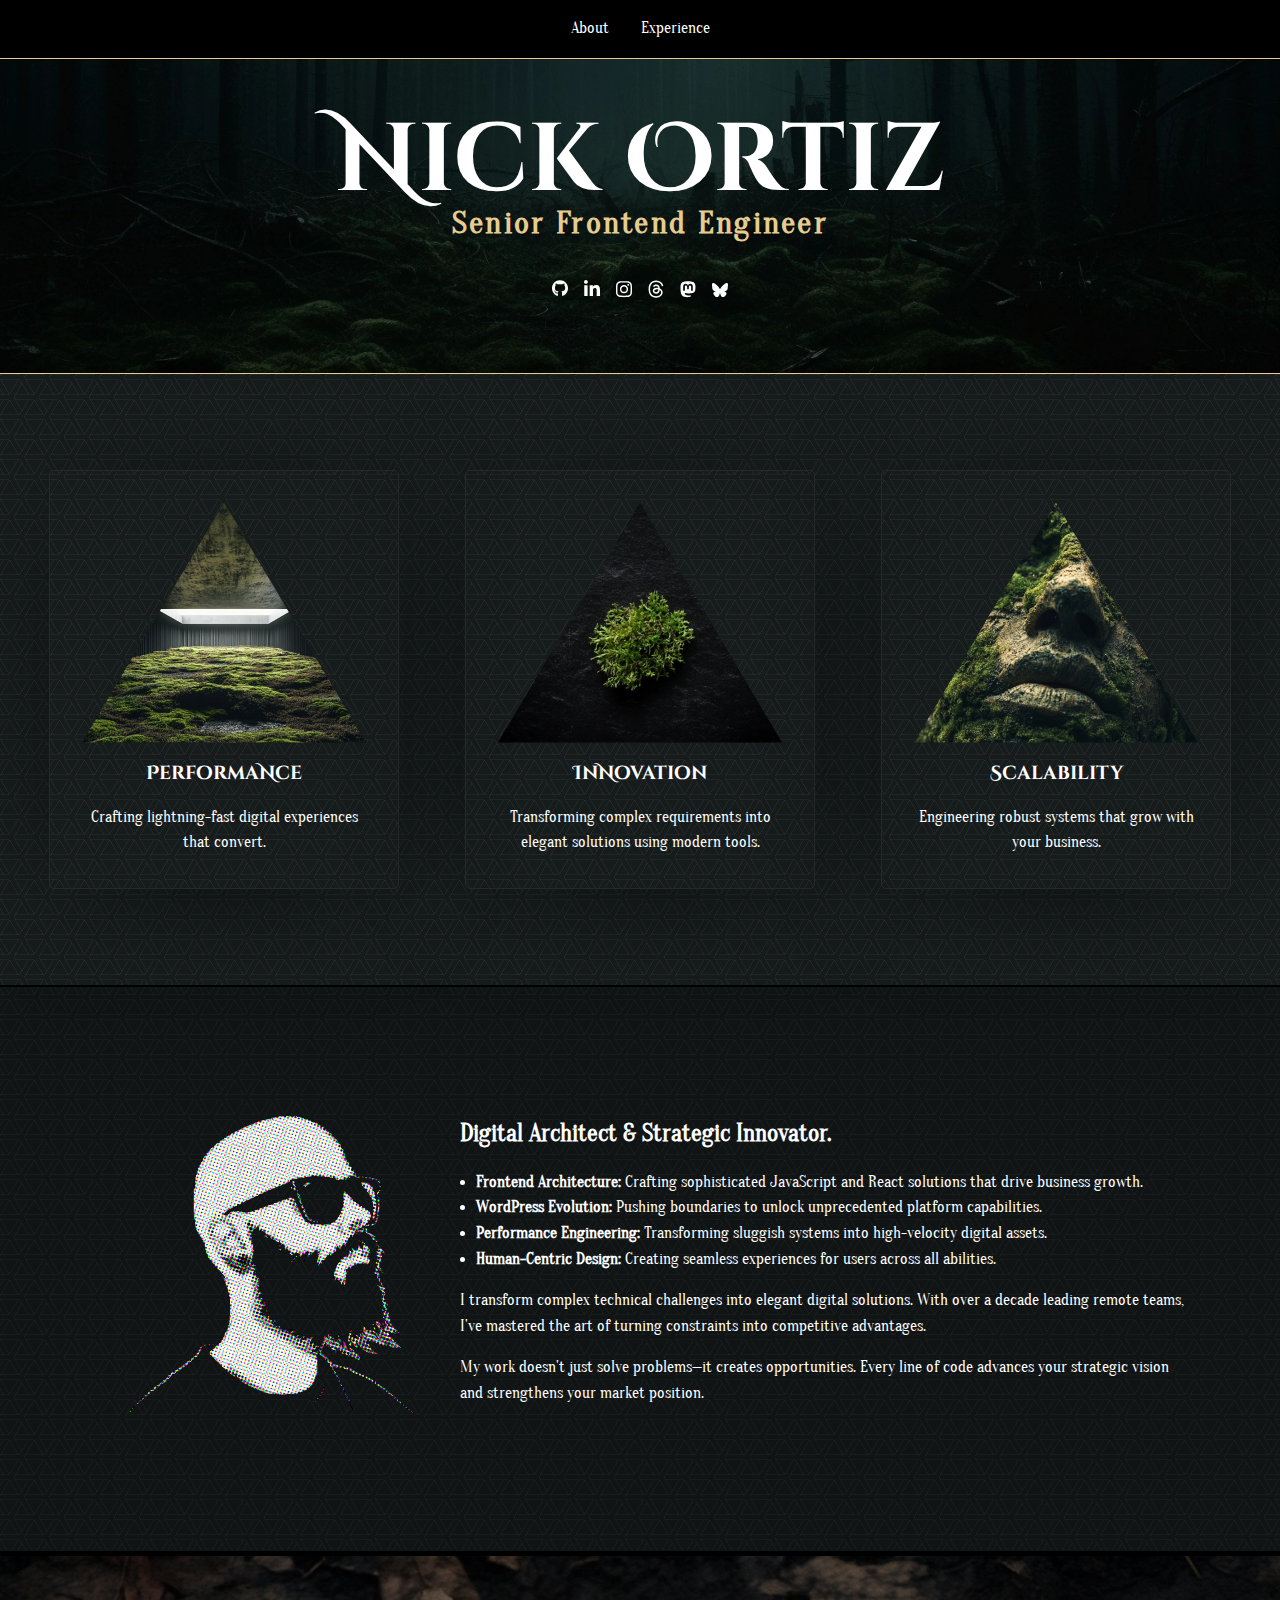
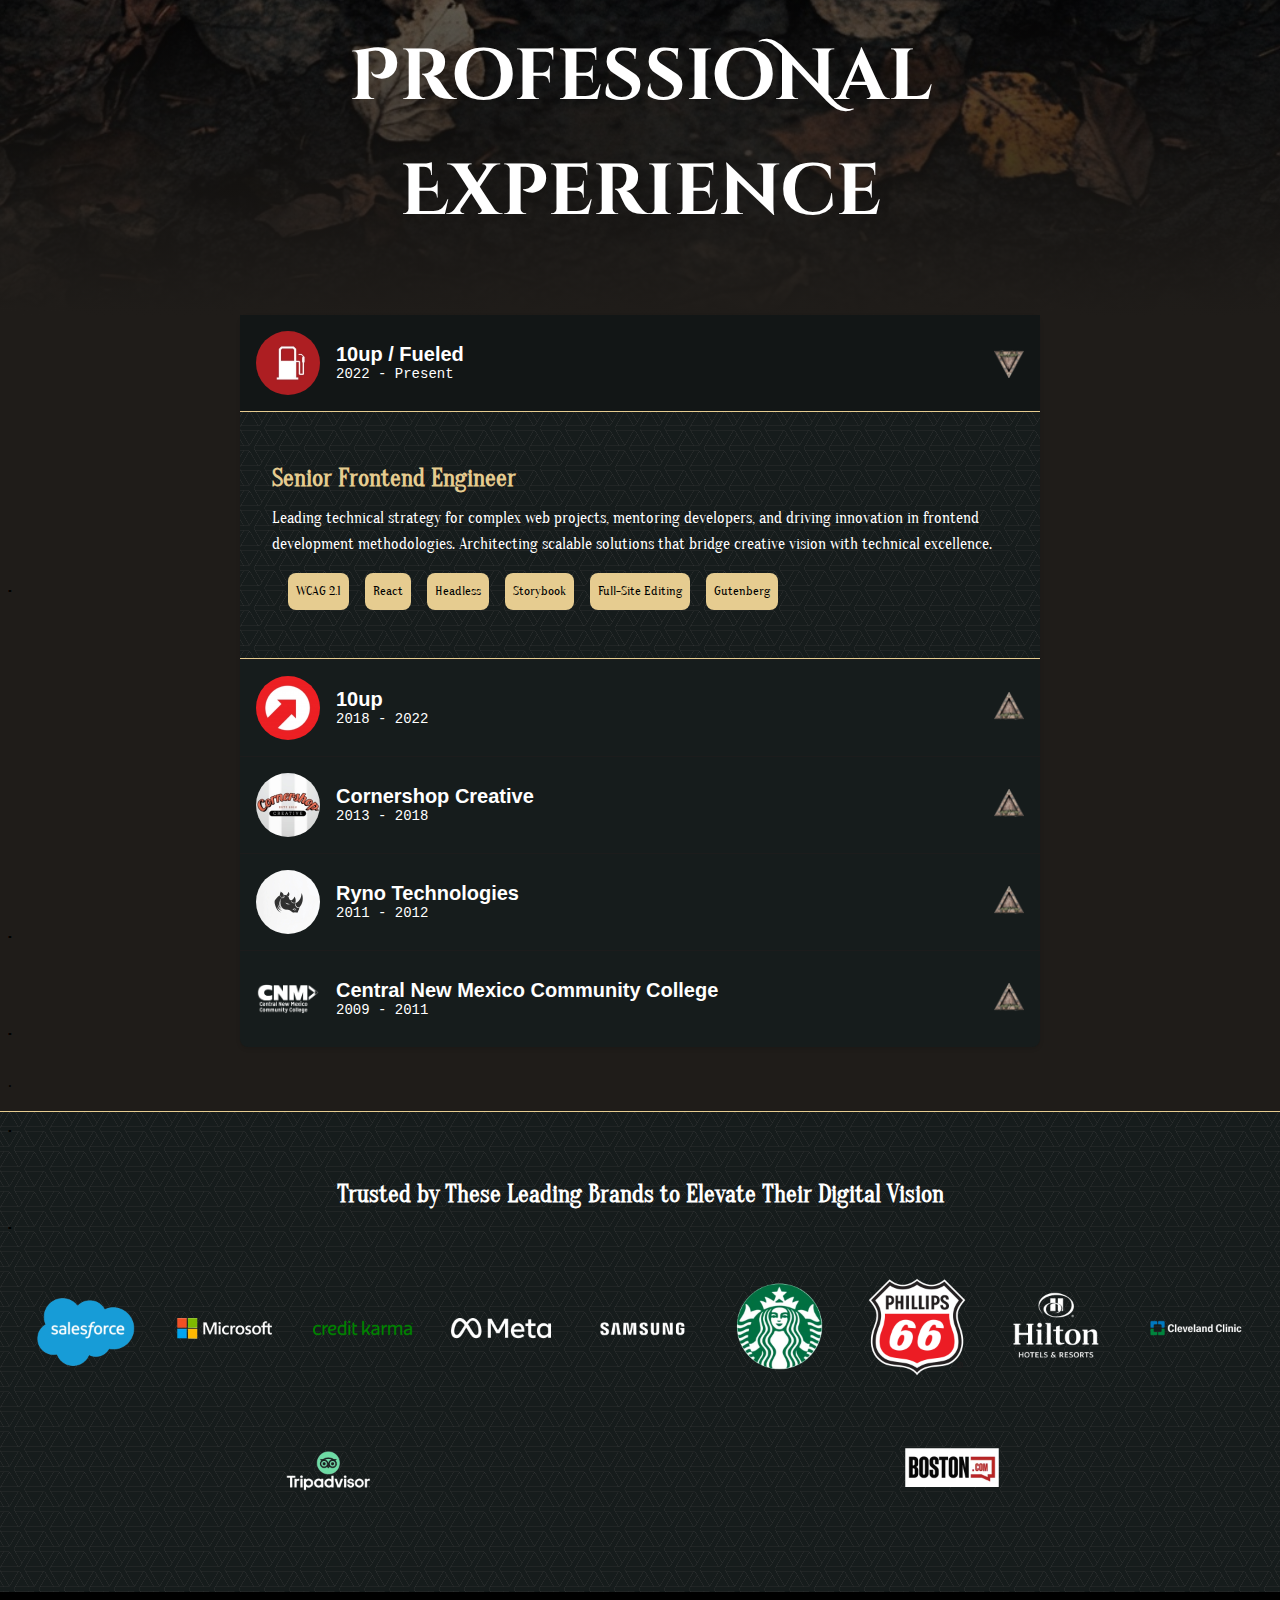
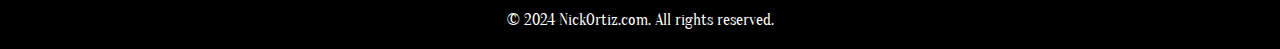
==== commit 6a44cd22: "trusted by section background consistency" ====
--- a/index.html
+++ b/index.html
@@ -300,87 +300,91 @@
 
         </div>
 
-        <div class="content-container align-center">
-            <h2>Trusted by These Leading Brands <br/> to Elevate Their Digital Vision</h2>
-        </div>
        <div class="experience-brands">
-        <div class="brand">
-            <img
-                alt="Salesforce Logo"
-                width="100"
-                height="100"
-                src="images/brands/salesforce-logo.webp">
-        </div>
-        <div class="brand">
-            <img
-                alt="Microsoft Logo" 
-                width="100"
-                height="100"
-                src="images/brands/microsoft-logo.webp">
-        </div>
-        <div class="brand">
-            <img
-                alt="CreditKarma Logo"
-                width="100"
-                height="100"
-                src="images/brands/creditkarma-logo.webp">
-        </div>
-        <div class="brand">
-            <img
-                alt="Meta Logo"
-                width="100"
-                height="100"
-                src="images/brands/meta-logo.webp">
-        </div>
-        <div class="brand">
-            <img
-                alt="Samsung Logo"
-                width="100"
-                height="100"
-                src="images/brands/samsung-logo.webp">
-        </div>
-        <div class="brand">
-            <img
-                alt="Starbucks Logo"
-                width="100"
-                height="100"
-                src="images/brands/starbucks-logo.webp">
-        </div>
-        <div class="brand">
-            <img
-                alt="Phillips66 Logo"
-                width="100"
-                height="100"
-                src="images/brands/phillips66-logo.webp">
-        </div>
-        <div class="brand">
-            <img
-                alt="Hilton Logo"
-                width="100"
-                height="100"
-                src="images/brands/hilton-logo.webp">
-        </div>
-        <div class="brand">
-            <img
-                alt="Cleveland Clinic Logo"
-                width="100"
-                height="100"
-                src="images/brands/cleveland-clinic-logo.webp">
-        </div>
-        <div class="brand">
-            <img
-                alt="TripAdvisor Logo"
-                width="100"
-                height="100"
-                src="images/brands/TripAdvisor-logo.webp">
-        </div>
-        <div class="brand">
-            <img
-                alt="Boston.com Logo"
-                width="100"
-                height="100"
-                src="images/brands/boston-logo.webp">
-        </div>
+
+		<div class="content-container align-center">
+            <h2>Trusted by These Leading Brands to Elevate Their Digital Vision</h2>
+        </div>
+
+		<div class="content-container">
+			<div class="brand">
+				<img
+					alt="Salesforce Logo"
+					width="100"
+					height="100"
+					src="images/brands/salesforce-logo.webp">
+			</div>
+			<div class="brand">
+				<img
+					alt="Microsoft Logo" 
+					width="100"
+					height="100"
+					src="images/brands/microsoft-logo.webp">
+			</div>
+			<div class="brand">
+				<img
+					alt="CreditKarma Logo"
+					width="100"
+					height="100"
+					src="images/brands/creditkarma-logo.webp">
+			</div>
+			<div class="brand">
+				<img
+					alt="Meta Logo"
+					width="100"
+					height="100"
+					src="images/brands/meta-logo.webp">
+			</div>
+			<div class="brand">
+				<img
+					alt="Samsung Logo"
+					width="100"
+					height="100"
+					src="images/brands/samsung-logo.webp">
+			</div>
+			<div class="brand">
+				<img
+					alt="Starbucks Logo"
+					width="100"
+					height="100"
+					src="images/brands/starbucks-logo.webp">
+			</div>
+			<div class="brand">
+				<img
+					alt="Phillips66 Logo"
+					width="100"
+					height="100"
+					src="images/brands/phillips66-logo.webp">
+			</div>
+			<div class="brand">
+				<img
+					alt="Hilton Logo"
+					width="100"
+					height="100"
+					src="images/brands/hilton-logo.webp">
+			</div>
+			<div class="brand">
+				<img
+					alt="Cleveland Clinic Logo"
+					width="100"
+					height="100"
+					src="images/brands/cleveland-clinic-logo.webp">
+			</div>
+			<div class="brand">
+				<img
+					alt="TripAdvisor Logo"
+					width="100"
+					height="100"
+					src="images/brands/TripAdvisor-logo.webp">
+			</div>
+			<div class="brand">
+				<img
+					alt="Boston.com Logo"
+					width="100"
+					height="100"
+					src="images/brands/boston-logo.webp">
+			</div>
+		</div>
        </div>
     </section>
     <footer>
--- a/styles/style.css
+++ b/styles/style.css
@@ -209,14 +209,23 @@
 }
 
 .experience-brands {
-    display: flex;
-    justify-content: space-around;
+    background-color: #161c1c;
+    background: url("../images/pattern.png");
+    border-top: 1px solid #e6cc90;
+    margin: auto;
     padding: 4rem 2rem;
+    width: 100%;
+}
+
+.experience-brands .content-container {
+    display: flex;
     flex-wrap: wrap;
     gap: 2rem;
-    width: 100%;
-    max-width: 1600px;
-    margin: auto;
+    justify-content: space-around;
+}
+
+.experience-brands h2 {
+    margin-bottom: 4rem;
 }
 
 .professional-experience {
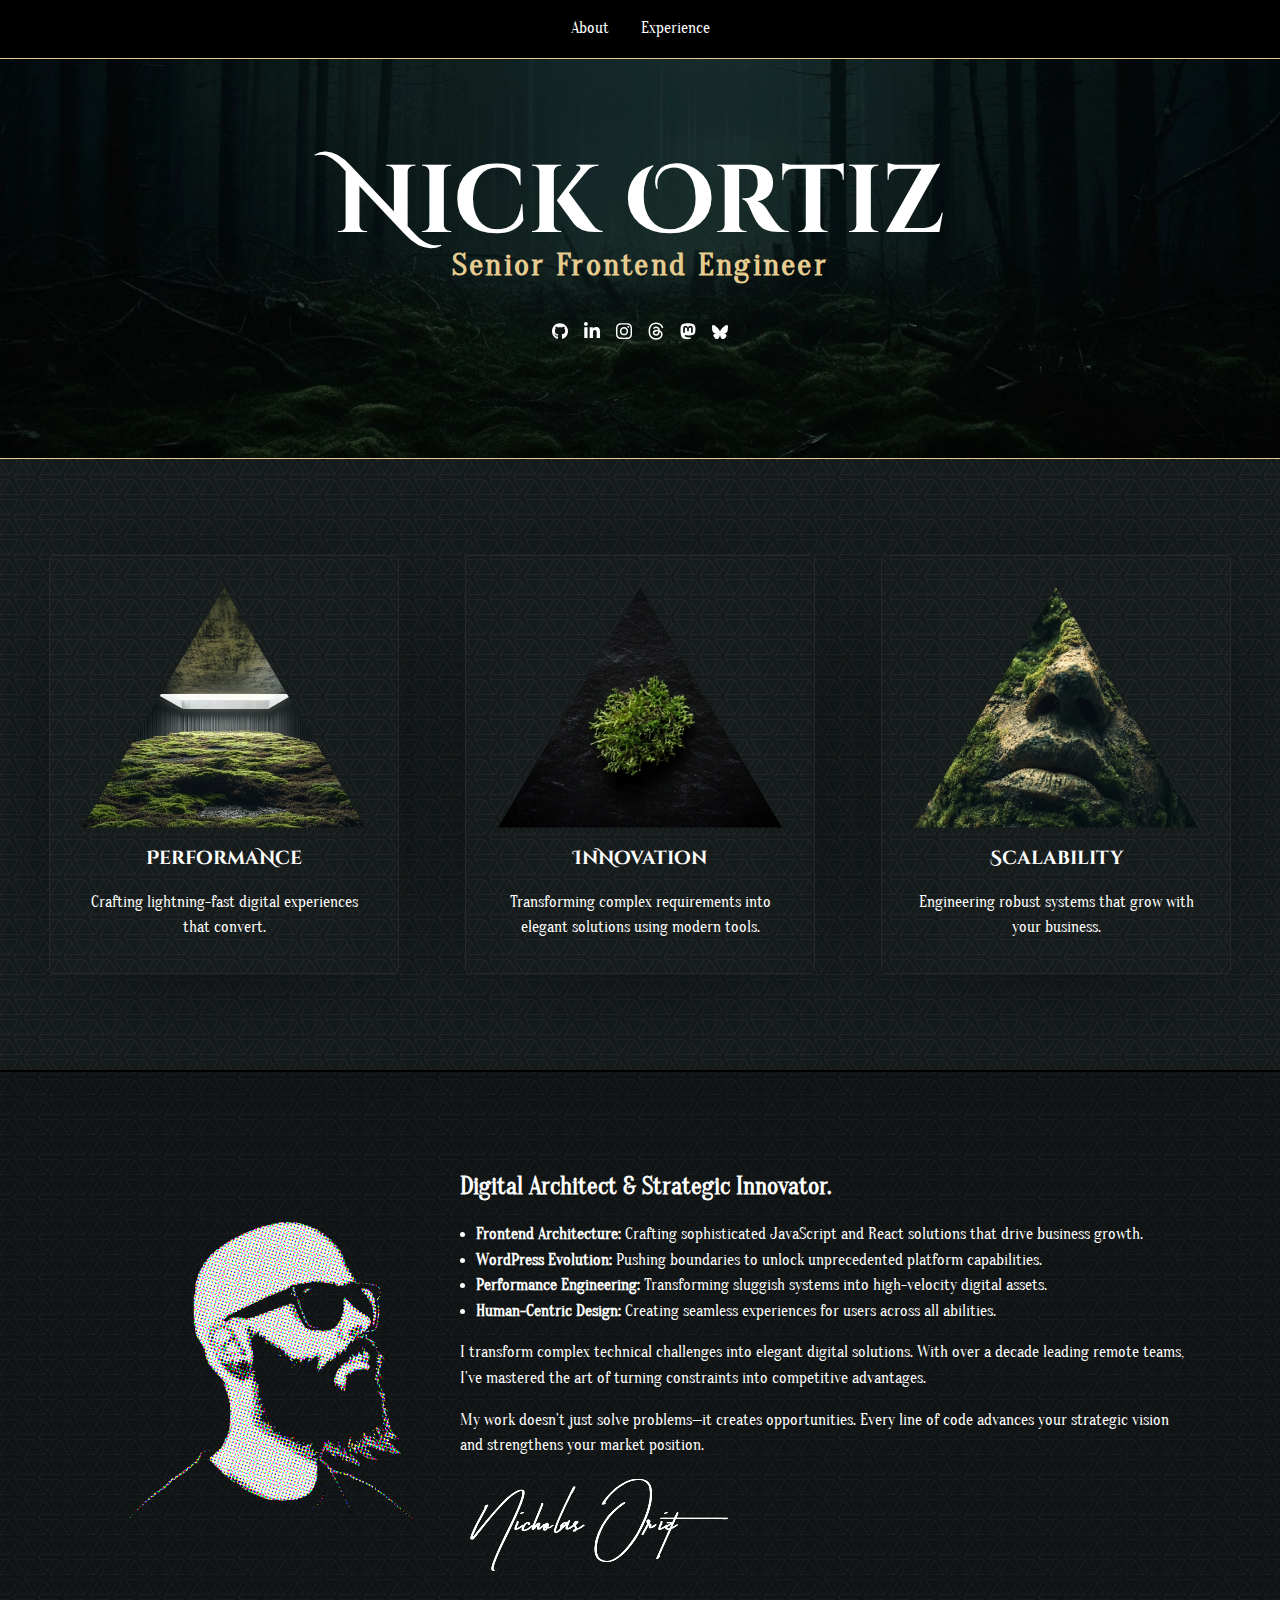
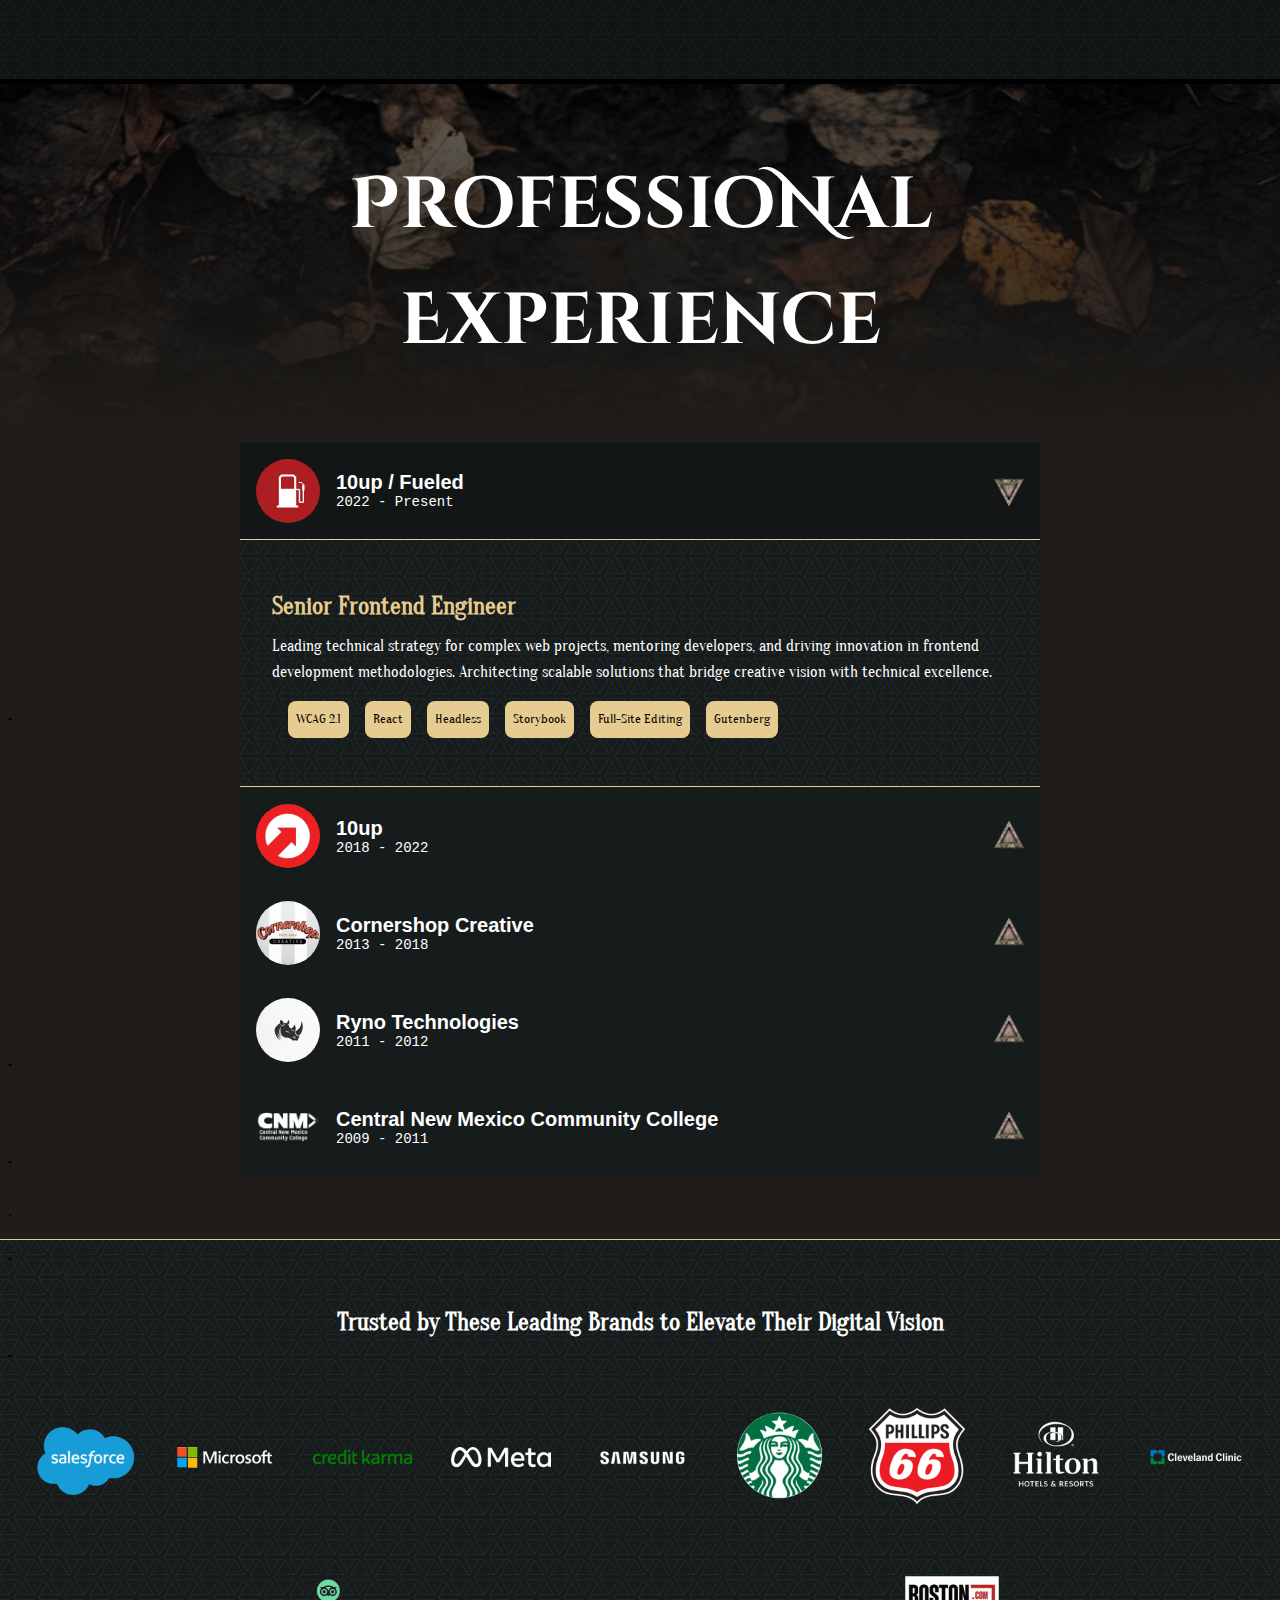
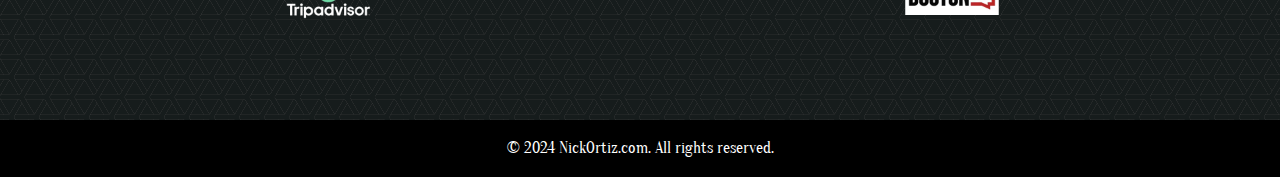
==== commit 0971f32e: "Hidden Hero CTAs and signature" ====
--- a/index.html
+++ b/index.html
@@ -28,6 +28,15 @@
         <div class="hero-content align-center">
             <h1>Nick Ortiz</h1>
             <h2 class="smalltext highlight-color">Senior Frontend Engineer</h2>
+
+			<div class="hero-cta">
+				<a href="#" class="button">
+					View my Portfolio
+				</a>
+				<a href="#" class="button">
+					Download my Resume
+				</a>
+			</div>
 
             <div class="social-icons">
                 <ul role="list" class="social-icons-list">
@@ -140,6 +149,9 @@
                 </p>
                 <p>I transform complex technical challenges into elegant digital solutions. With over a decade leading remote teams, I've mastered the art of turning constraints into competitive advantages.</p>
                 <p>My work doesn't just solve problems—it creates opportunities. Every line of code advances your strategic vision and strengthens your market position.</p>
+				<img
+					alt="Nick Ortiz Signature" 
+					src="images/NickOrtiz-signature.png">
             </div>
         </div>
     </section>
--- a/styles/style.css
+++ b/styles/style.css
@@ -74,7 +74,7 @@
     background-size: cover;
     background-position: bottom;
     border-bottom: 1px solid #e6cc90;
-    height: 35vh;
+    height: 400px;
     display: flex;
     align-items: center;
     justify-content: center;
@@ -91,6 +91,14 @@
 .hero-content h2 {
     letter-spacing: 2.3px;
     font-size: 2rem;
+}
+
+.hero-cta {
+    display: flex;
+    gap: 1rem;
+    justify-content: center;
+    padding: 1.25rem 0 0;
+    display: none;
 }
 
 /* Cards Section */
@@ -366,12 +374,21 @@
     gap: 1rem;
 }
 
-.highlight-item {
+.highlight-item,
+a.button {
     color: black;
     background: #e6cc90;
     padding: .5rem;
     border-radius: 8px;
     font-size: 13px;
+    text-decoration: none;
+    transition: all 0.3s;
+}
+
+.highlight-item:hover,
+a.button:hover {
+    background: #1f1c19;
+    color: white;
 }
 
 .highlight-item::before {
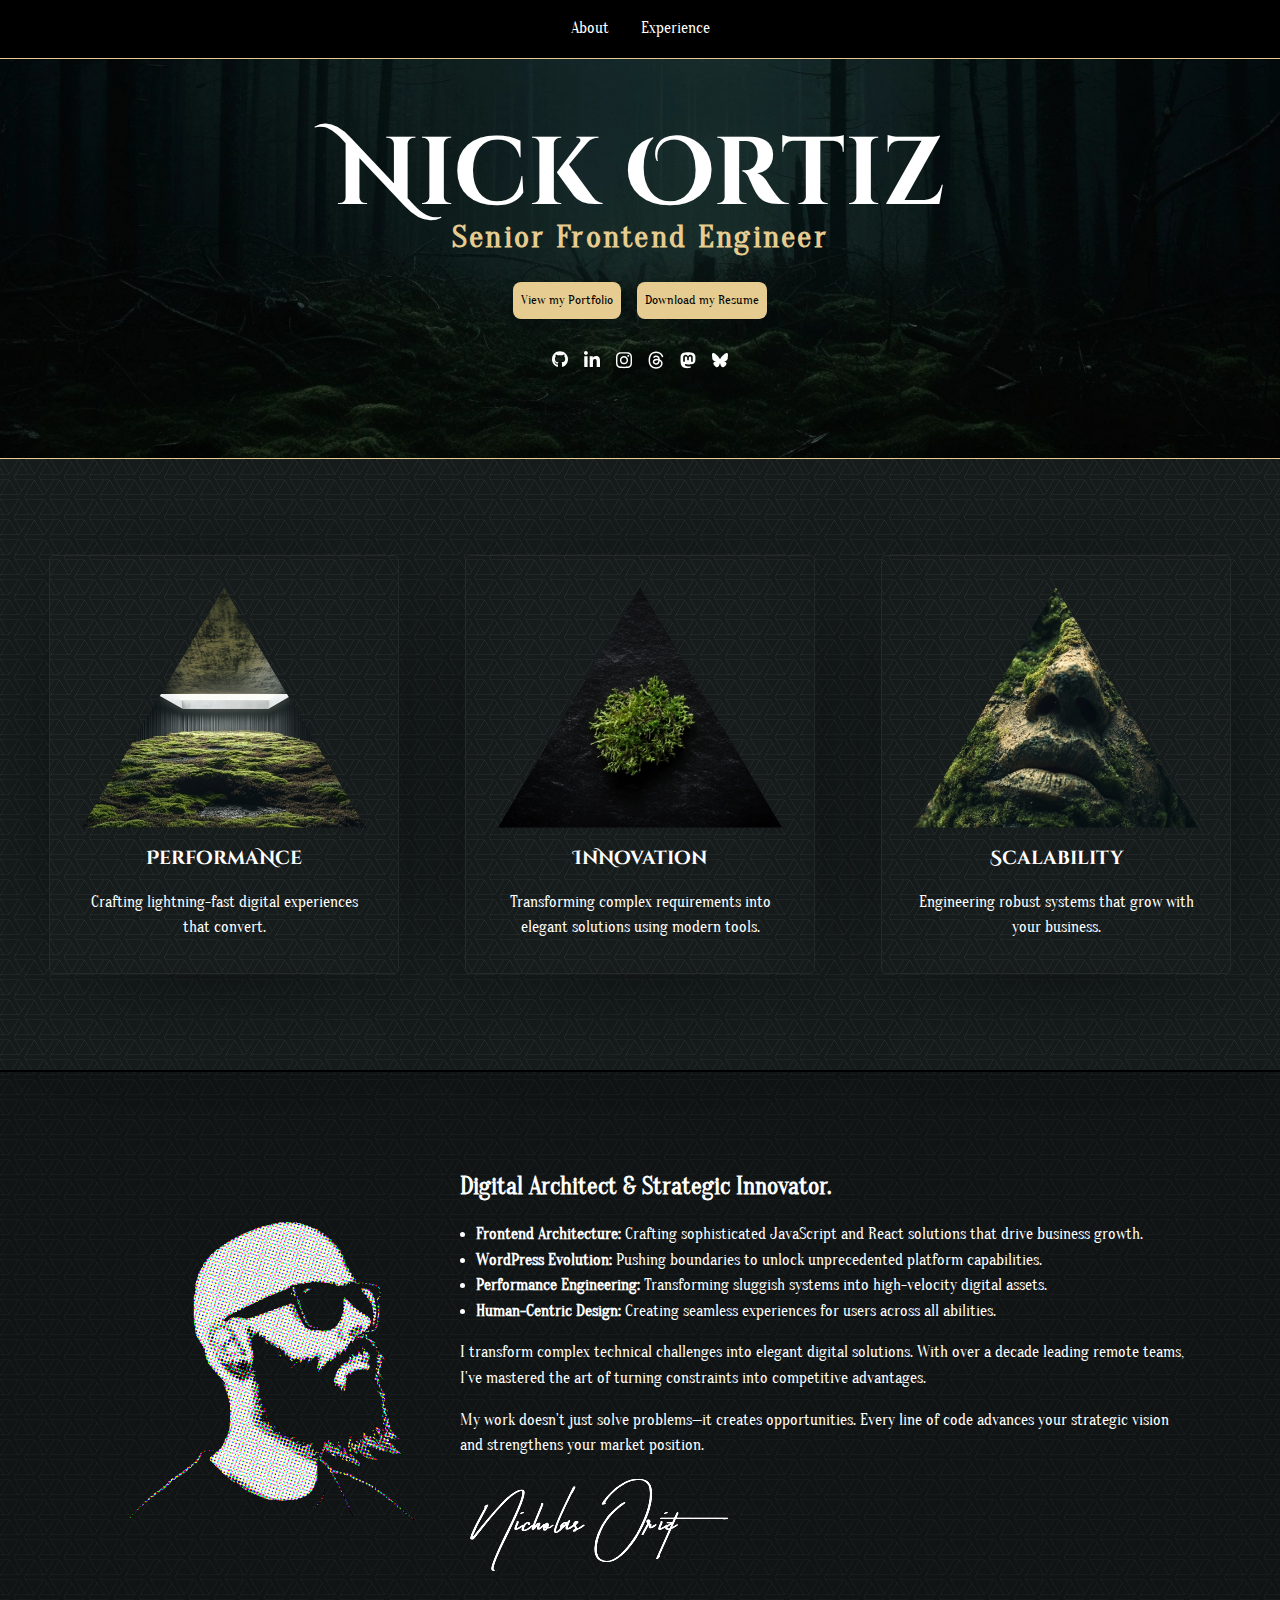
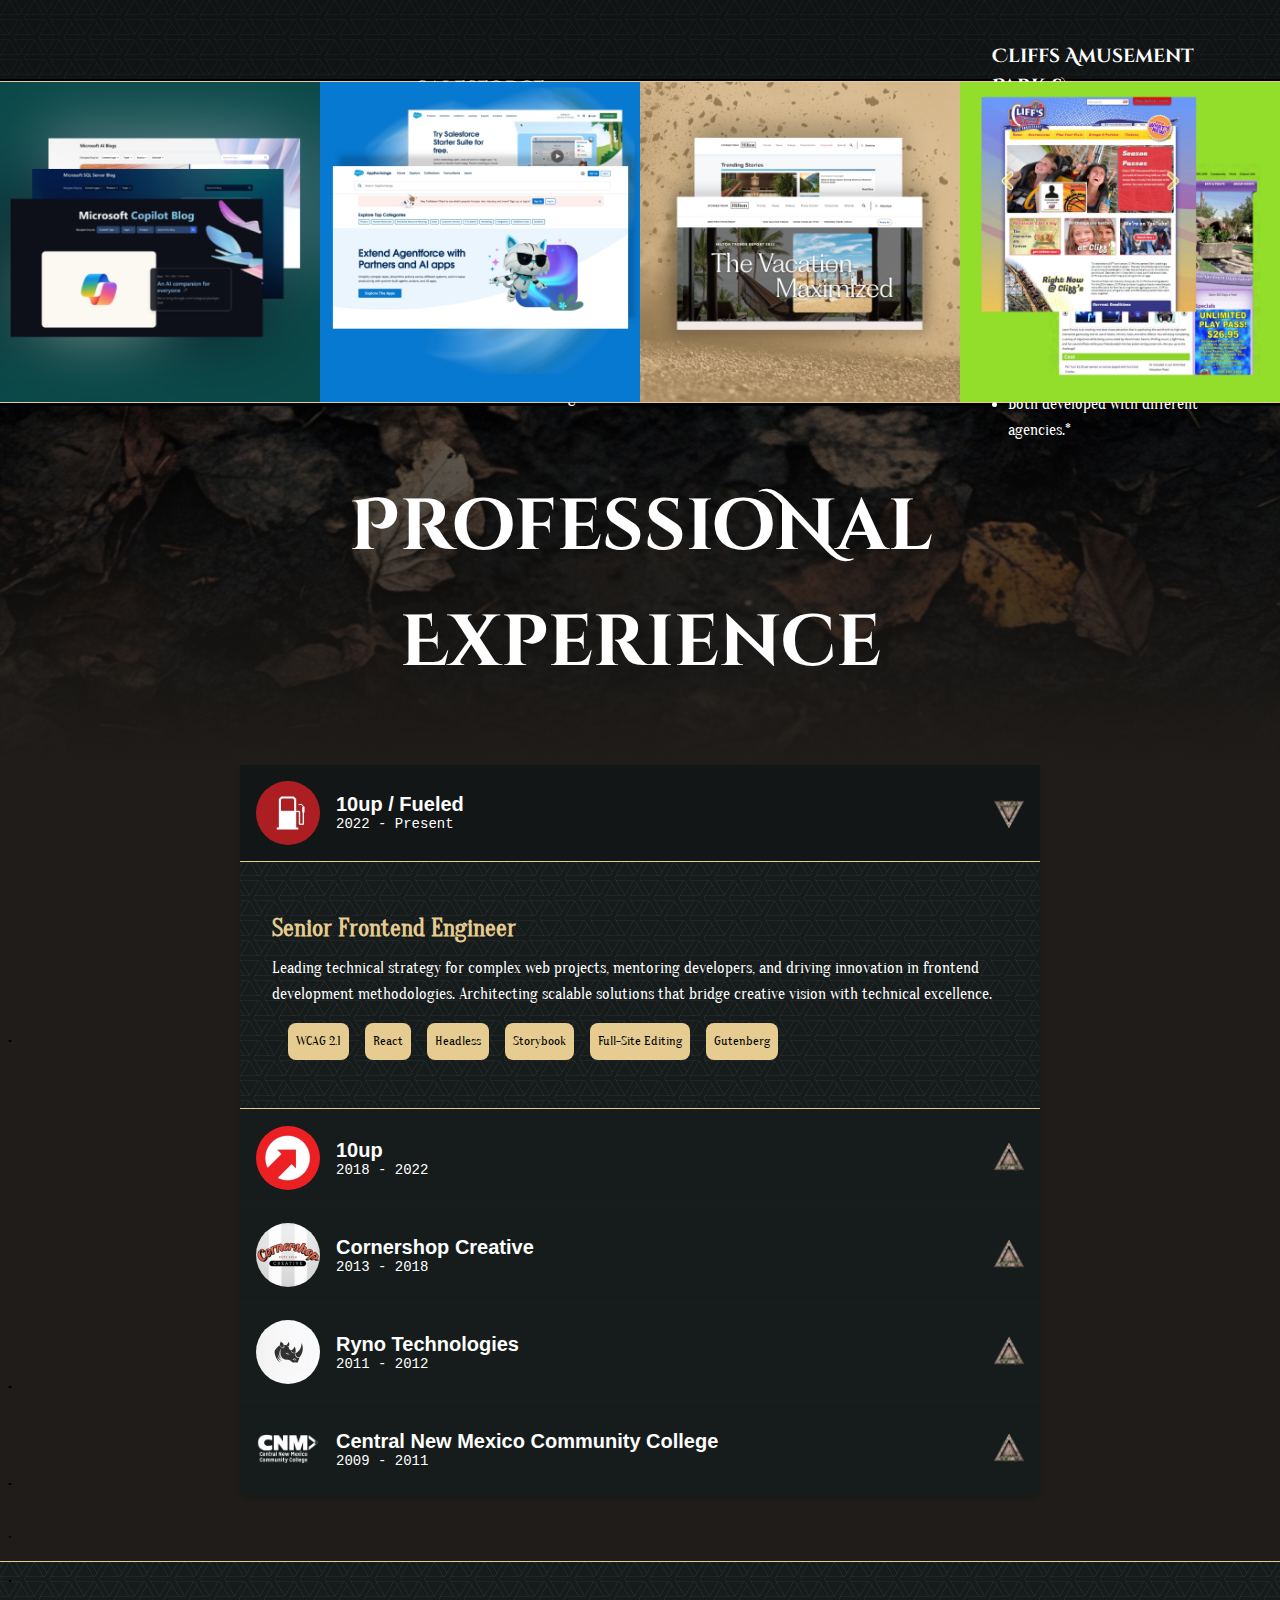
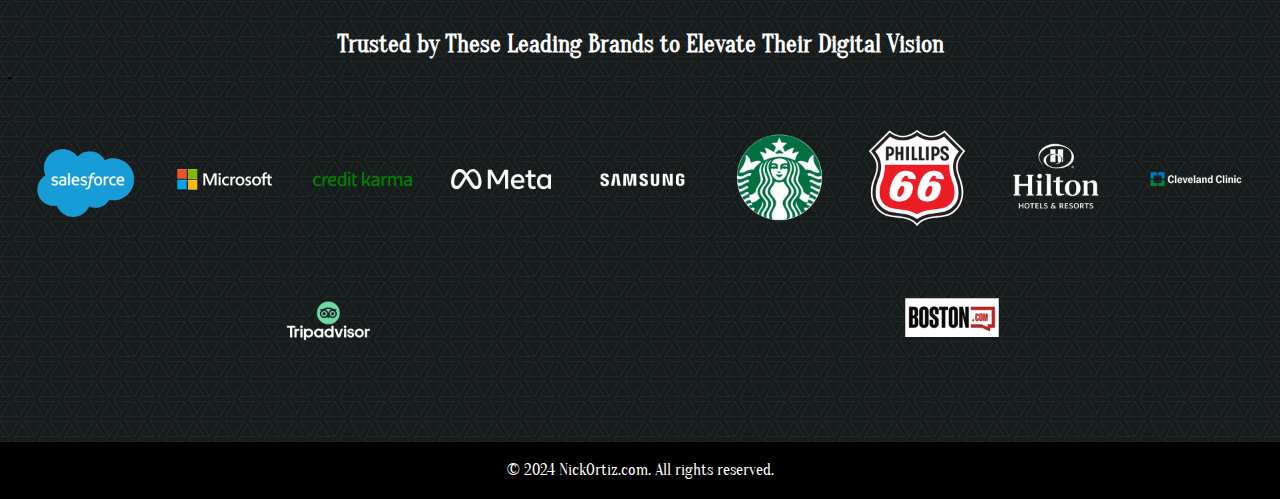
==== commit 725a0ba9: "Portfolio Added" ====
--- a/index.html
+++ b/index.html
@@ -30,10 +30,10 @@
             <h2 class="smalltext highlight-color">Senior Frontend Engineer</h2>
 
 			<div class="hero-cta">
-				<a href="#" class="button">
+				<a href="#Portfolio" class="button">
 					View my Portfolio
 				</a>
-				<a href="#" class="button">
+				<a href="files/Nick Ortiz - Resume.pdf" class="button" target="_blank">
 					Download my Resume
 				</a>
 			</div>
@@ -156,6 +156,122 @@
         </div>
     </section>
 
+	<section class="portfolio" id="Portfolio">
+		<div class="portfolio-container content-container">
+			<div class="portfolio-item">
+				<div class="portfolio-cover">
+					<img src="images/portfolio/microsoft.avif">
+				</div>
+				<div class="portfolio-content">
+					<h3>Microsoft Blogs</h3>
+					<ul>
+						<li>Integral part in creating a new engineering platform for rapid site development.</li>
+						<li>Created new blog platforms within weeks to meet and beat deadline goals.</li>
+					</ul>
+				</div>
+			</div>
+			<div class="portfolio-item">
+				<div class="portfolio-cover">
+					<img src="images/portfolio/salesforce.avif">
+				</div>
+				<div class="portfolio-content">
+					<h3>Salesforce</h3>
+					<ul>
+						<li>Created data-driven Map viz to help users find their server locations & details.</li>
+						<li>Created headless WordPress integration that seamlessly allows the team to manage their updates through WordPress while simultaneously maintaining usability of their current lightning components.</li>
+						<li>Contributed to building numerous internal websites & external blogs.</li>
+					</ul>
+				</div>
+			</div>
+			<div class="portfolio-item">
+				<div class="portfolio-cover">
+					<img src="images/portfolio/hilton.avif">
+				</div>
+				<div class="portfolio-content">
+					<h3>Stories from Hilton</h3>
+					
+					<ul>
+						<li>Built on Headless Archcitecture</li>
+						<li>Framer Motion Animations</li>
+						<li>Typescript Components</li>
+					</ul>
+				</div>
+			</div>
+			<div class="portfolio-item">
+				<div class="portfolio-cover">
+					<img src="images/portfolio/amusement.avif">
+				</div>
+				<div class="portfolio-content">
+					<h3>Cliffs Amusement Park &<br/> Hinkle Family Fun Center</h3>
+
+					<ul>
+						<li>Amazing local attractions in Albuquerque, New Mexico.</li>
+						<li>Christmas variations for added festive holiday spirit for special events.</li>
+						<li>Map Integraiton for user to find locations</li>
+						<li>Calendar integration for times of operation and schedule updates.</li>
+						<li>Both developed with different agencies.*</li>
+					</ul>
+				</div>
+			</div>
+			<div class="hidden">
+				<div class="portfolio-item">
+					<div class="portfolio-cover">
+						<img src="images/portfolio/weareteachers.avif">
+					</div>
+					<div class="portfolio-content">
+						<h3>WeAreTeachers</h3>
+
+						<ul>
+							<li>Lead the frontend efforts</li>
+							<li>Contributed to buildout of new system for rapid landing page development</li>
+						</ul>
+					</div>
+				</div>
+				<div class="portfolio-item">
+					<div class="portfolio-cover">
+						<img src="images/portfolio/phillips66.avif">
+					</div>
+					<div class="portfolio-content">
+						<h3>Phillips66</h3>
+
+						<ul>
+							<li>Contributed to initial engineering and platform buildout</li>
+							<li>Award-winning website for lean delivery</li>
+							<li>Contributed to Migration for alternate properties</li>
+						</ul>
+					</div>
+				</div>
+				<div class="portfolio-item">
+					<div class="portfolio-cover">
+		
+					</div>
+					<div class="portfolio-content">
+						<h3>Entrepreneur</h3>
+
+						<ul>
+							<li>Integral part of development team creating new site</li>
+							<li>Contributed to Piano integration</li>
+						</ul>
+					</div>
+				</div>
+				<div class="portfolio-item">
+					<div class="portfolio-cover">
+		
+					</div>
+					<div class="portfolio-content">
+						<h3>Samsung Insights</h3>
+
+						<ul>
+							<li>Integral part of creating new theme for 2025</li>
+							<li>Moved theme into modern Gutenberg framework</li>
+							<li>Leading the frontend engineering on this project for years.</li>
+						</ul>
+					</div>
+				</div>
+			</div>
+		</div>
+	</section>
+
     <section class="experience" id="Experience"> 
         <h2 class="heading large-text align-center">ProfessioNal<br/> Experience</h2>
     </section>
--- a/styles/style.css
+++ b/styles/style.css
@@ -98,7 +98,6 @@
     gap: 1rem;
     justify-content: center;
     padding: 1.25rem 0 0;
-    display: none;
 }
 
 /* Cards Section */
@@ -451,6 +450,55 @@
 @media (max-width: 768px) {
 
     .introduction-content {
-        flex-direction: column;    
-    }
-}
+        flex-direction: column;
+    }
+}
+
+.portfolio {
+    background-color: #000;
+    border-top: 1px solid #e6cc90;
+    border-bottom: 1px solid #e6cc90;
+}
+
+.portfolio-container {
+    display: flex;
+    flex-wrap: wrap;
+    max-width: 1400px;
+}
+
+.portfolio-item {
+    background-color: #2a342a;
+    width: calc(100% / 4);
+    aspect-ratio: 1/1;
+    transition: all 0.3s;
+    position: relative;
+
+    @media (max-width: 768px) {
+        width: auto;
+    }
+}
+
+.portfolio-item:hover {
+    background-color: #242d24;
+}
+
+.portfolio-item:hover .portfolio-cover {
+    opacity: 0;
+}
+
+.portfolio-content {
+    display: flex;
+    justify-content: center;
+    align-content: center;
+    flex-wrap: wrap;
+    height: 100%;
+    padding: 0 2rem;
+}
+
+.portfolio-cover {
+    position: absolute;
+}
+
+.hidden {
+    display: none;
+}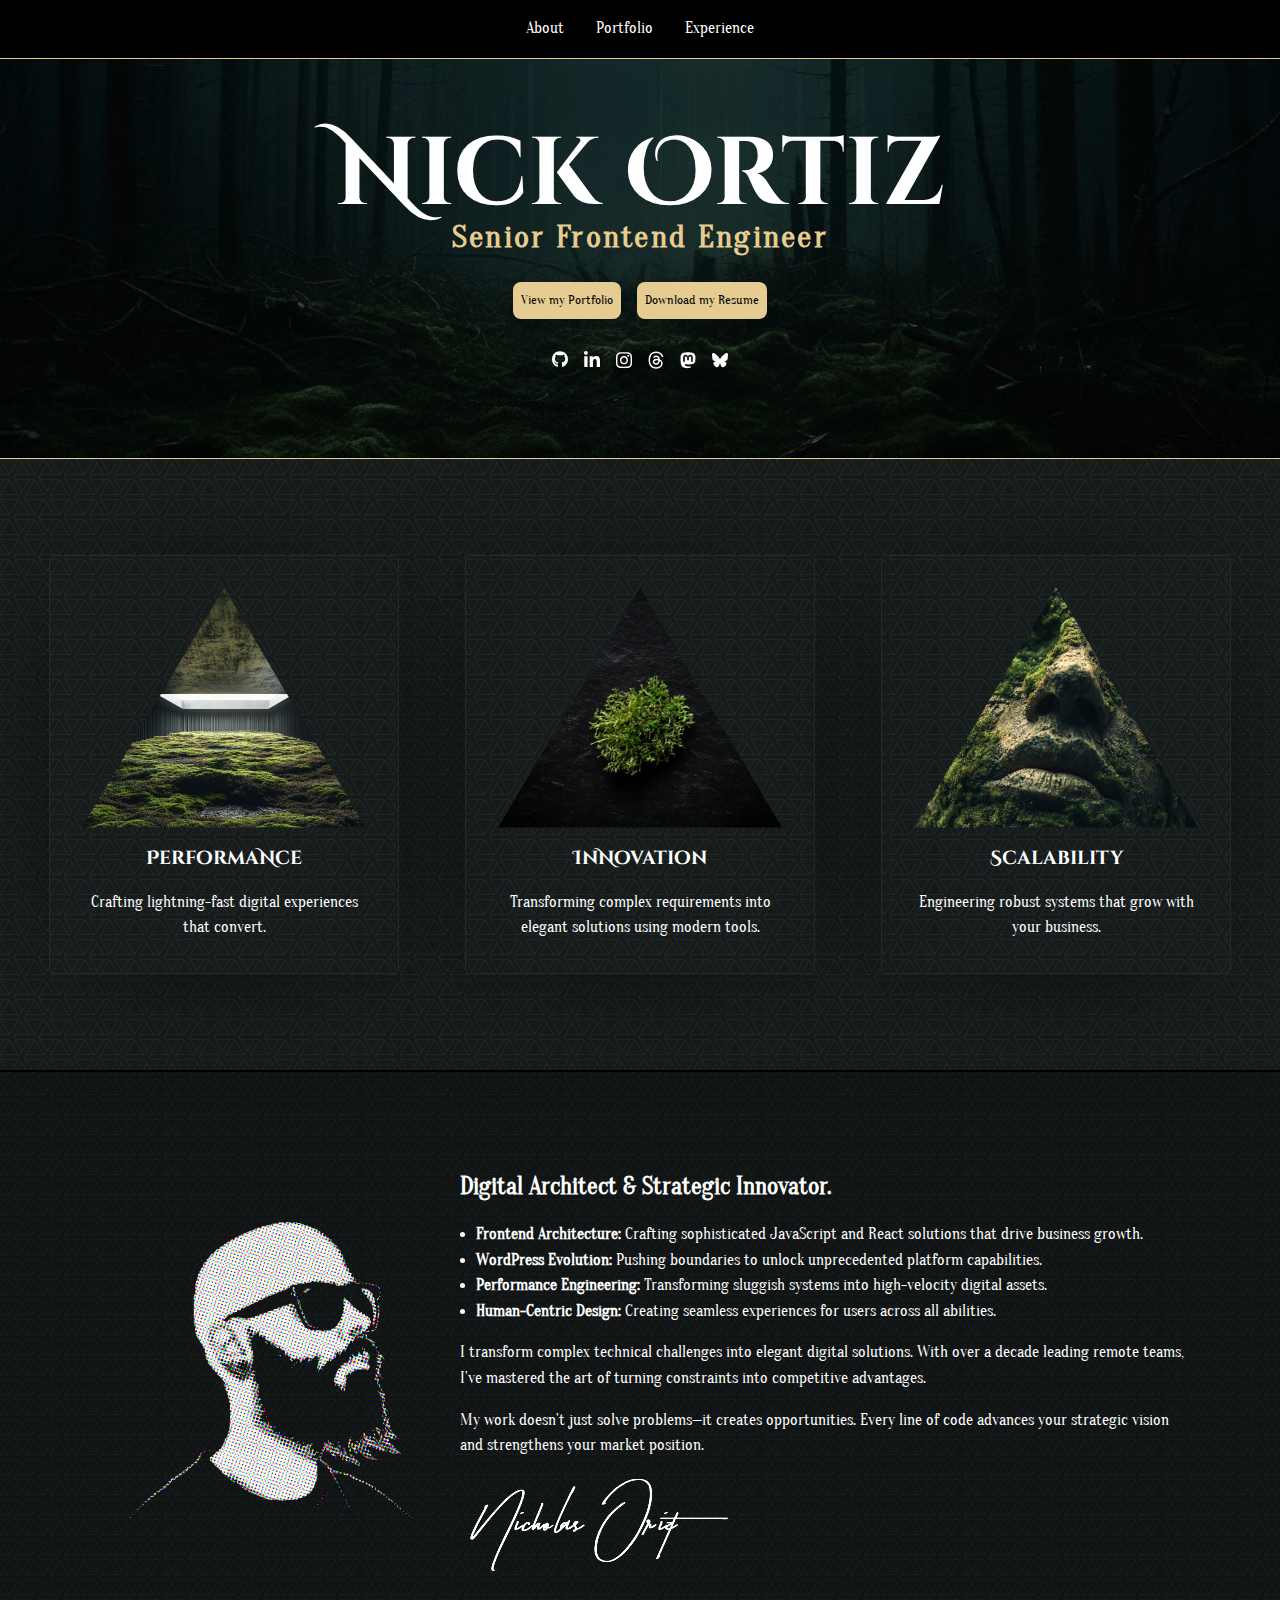
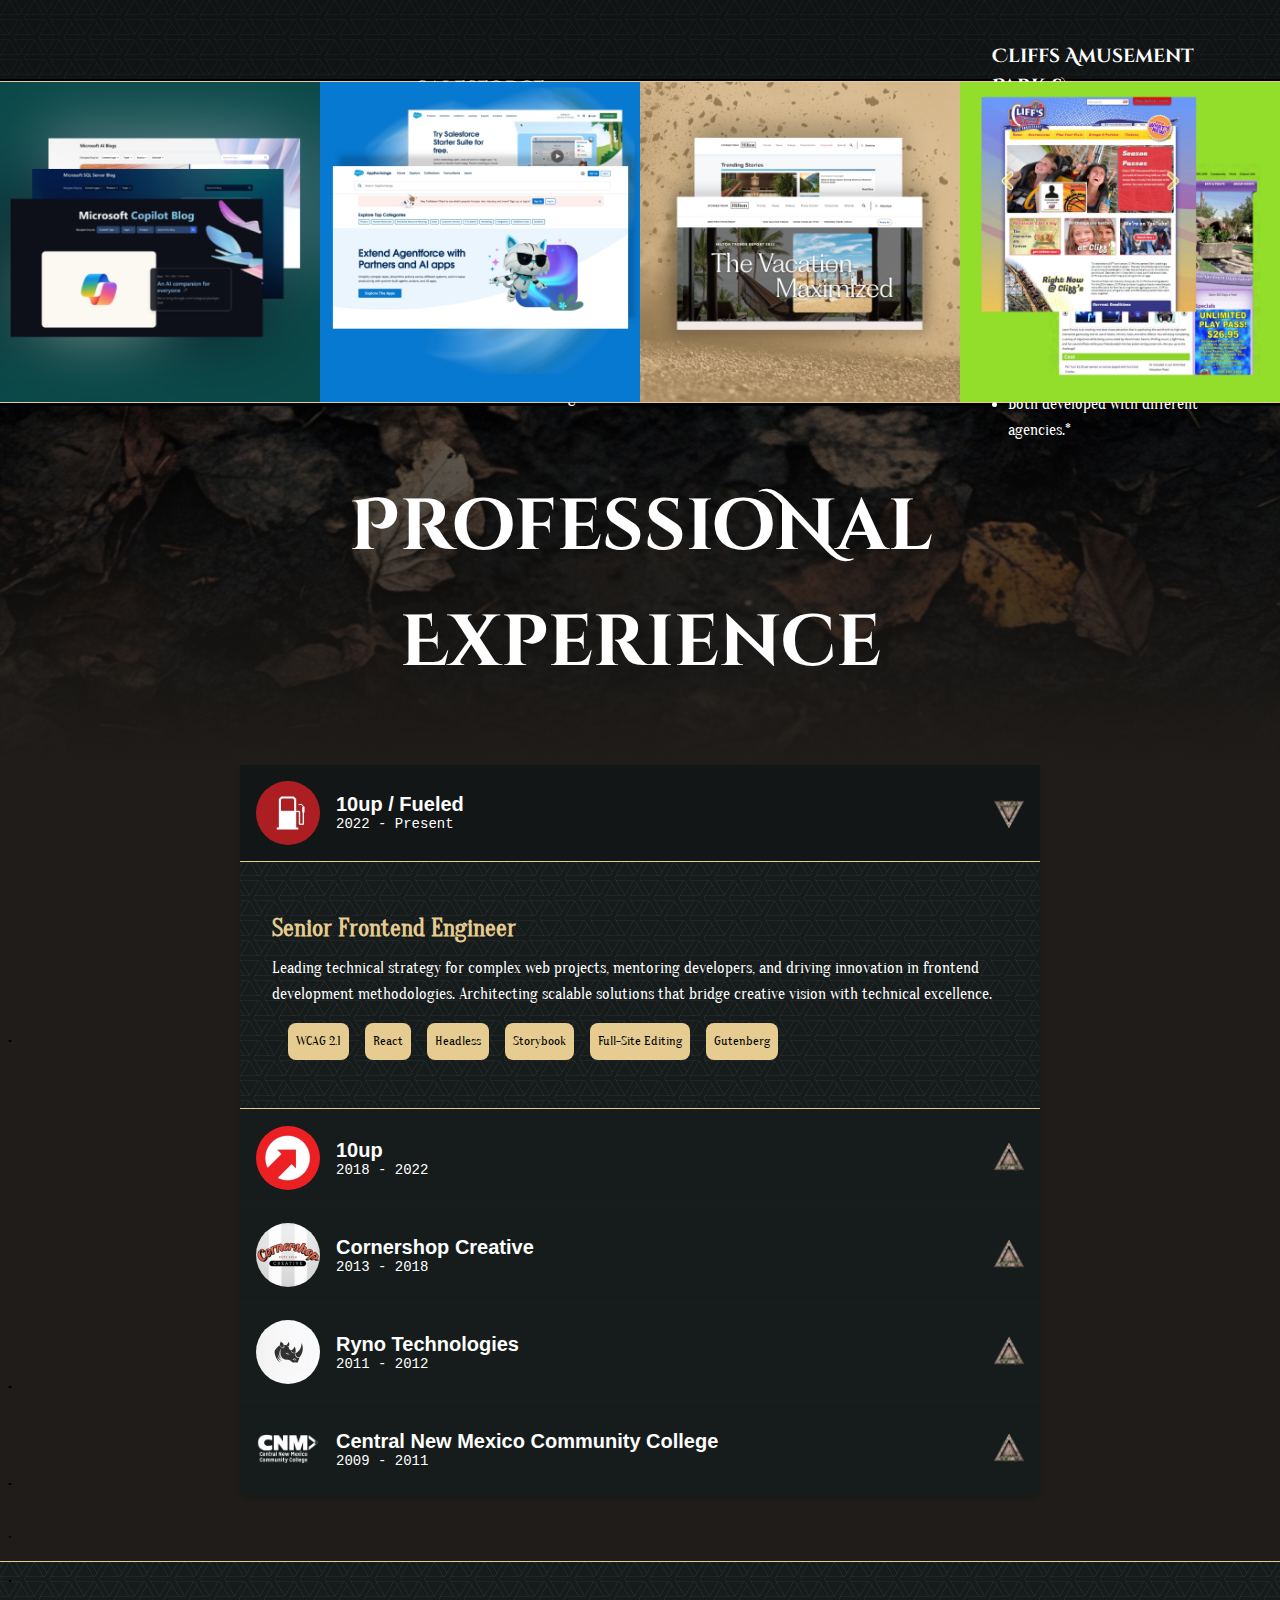
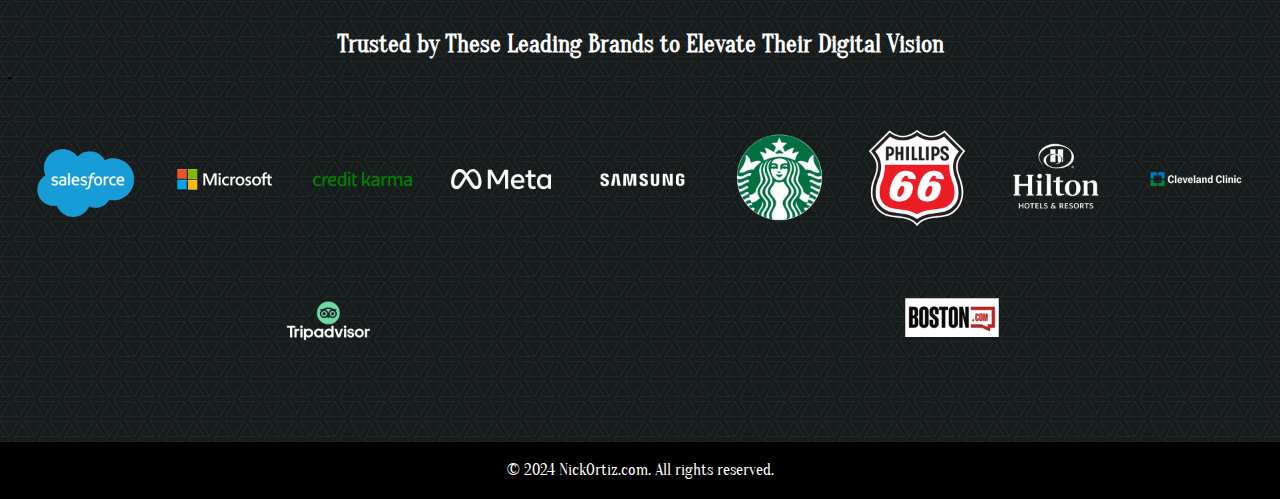
==== commit 56d273ab: "Adding portfolio to nav" ====
--- a/index.html
+++ b/index.html
@@ -21,6 +21,7 @@
         </div>
         <ul class="nav-menu">
             <li><a href="#About">About</a></li>
+			<li><a href="#Portfolio">Portfolio</a></li>
             <li><a href="#Experience">Experience</a></li>
         </ul>
     </nav>
